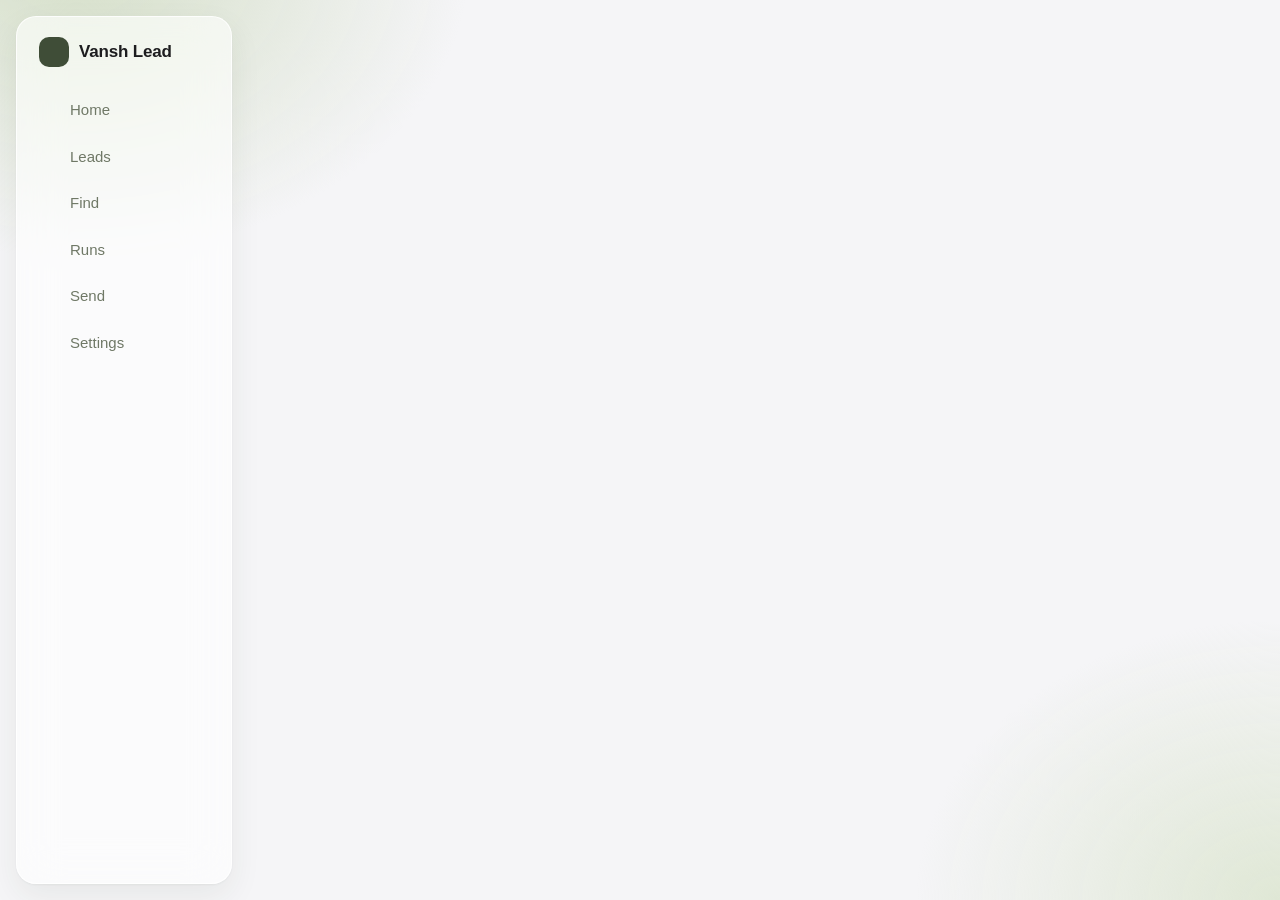
==== static/index.html @ 64d3d78d "supa" ====
<!doctype html><html lang="en"><head><meta charset="utf-8">
<meta name="viewport" content="width=device-width,initial-scale=1,viewport-fit=cover"><meta name="theme-color" content="#f6f4ee"><title>Vansh Lead</title>
<script src="static/lucide.js"></script>
<style>
:root{--bg:#f6f4ee;--sage:#7d8f6e;--sd:#3f4d37;--sl:#e1e8d8;--ink:#232a1f;--mut:#6f7866;--tom:#e5533d;--glass:rgba(255,255,255,.62);--ln:rgba(255,255,255,.8)}
[hidden]{display:none!important}
*{box-sizing:border-box;-webkit-tap-highlight-color:transparent}
body {
    margin: 0;
    font-family: -apple-system, BlinkMacSystemFont, "SF Pro Display",
                 "SF Pro Text", "Helvetica Neue", Arial, sans-serif;
    font-size: 15px;
    line-height: 1.5;
    color: #1d1d1f;
    background: #f5f5f7;
    min-height: 100vh;
    font-feature-settings: "tnum";
    -webkit-font-smoothing: antialiased;
    -moz-osx-font-smoothing: grayscale;
}
body::before{content:"";position:fixed;inset:0;z-index:-1;background:radial-gradient(560px 420px at 6% -4%,#d5dfc9,transparent 70%),radial-gradient(520px 400px at 100% 100%,#dfe7d5,transparent 70%)}
i[data-lucide],svg.lucide{width:18px;height:18px;stroke-width:1.8;flex:none}
.glass{background:var(--glass);backdrop-filter:blur(22px) saturate(150%);-webkit-backdrop-filter:blur(22px) saturate(150%);border:1px solid var(--ln);border-radius:20px;box-shadow:0 1px 2px rgba(40,55,30,.05),0 12px 32px rgba(40,55,30,.07)}
nav{position:fixed;z-index:20;left:16px;top:16px;bottom:16px;width:216px;padding:18px 12px;display:flex;flex-direction:column;gap:4px}
.brand{display:flex;align-items:center;gap:10px;font-weight:700;font-size:17px;margin:2px 10px 18px;letter-spacing:-.01em}
.logo{width:30px;height:30px;border-radius:10px;background:var(--sd);color:#fff;display:grid;place-items:center}.logo i,.logo svg{width:16px;height:16px}
nav button{all:unset;cursor:pointer;display:flex;align-items:center;gap:11px;padding:10px 12px;border-radius:12px;color:var(--mut);font-weight:500;transition:.15s}
nav button:hover{background:rgba(255,255,255,.6)}nav button.on{background:var(--sl);color:var(--sd);font-weight:600}
main{margin-left:248px;padding:28px 28px 40px;max-width:1000px}
.top{display:flex;justify-content:space-between;align-items:center;margin-bottom:18px;gap:12px}h1{font-size:26px;letter-spacing:-.02em;margin:0;font-weight:700}.sub{color:var(--mut);font-size:14px}
.btn{all:unset;box-sizing:border-box;cursor:pointer;display:inline-flex;align-items:center;justify-content:center;gap:8px;height:42px;padding:0 16px;border-radius:12px;font-weight:600;font-size:14px;background:var(--tom);color:#fff;transition:.15s;text-align:center}
.btn:active{transform:scale(.97)}.btn.sage{background:var(--sd)}.btn.soft{background:var(--sl);color:var(--sd)}.btn.ghost{background:transparent;color:var(--mut);height:36px;font-weight:500}.btn.sm{height:34px;padding:0 12px;font-size:13px}.btn.block{width:100%}
input,select,textarea{font:inherit;color:var(--ink);width:100%;padding:11px 13px;border-radius:12px;border:1px solid rgba(63,77,55,.14);background:rgba(255,255,255,.75);outline:none;transition:.15s}
input:focus,select:focus,textarea:focus{border-color:var(--sage);box-shadow:0 0 0 4px rgba(125,143,110,.18)}label{font-size:13px;font-weight:600;color:var(--sd);display:block;margin:0 0 6px}
.field{margin-bottom:14px}.pad{padding:18px}.grid{display:grid;grid-template-columns:repeat(auto-fit,minmax(170px,1fr));gap:14px;margin-bottom:14px}
.stat{padding:16px}.stat .ico{width:36px;height:36px;border-radius:12px;background:var(--sl);color:var(--sd);display:grid;place-items:center;margin-bottom:12px}
.stat b{font-size:30px;font-weight:700;letter-spacing:-.02em;display:block;line-height:1.1}.stat span{color:var(--mut);font-size:13px}
.bar{height:8px;border-radius:9px;background:rgba(63,77,55,.1);overflow:hidden;margin-top:10px}.bar i{display:block;height:100%;border-radius:9px;background:var(--sage);transition:width .5s}
.tools{display:flex;gap:10px;margin-bottom:14px;flex-wrap:wrap}.tools .grow{flex:1 1 220px;position:relative}.grow svg,.grow i{position:absolute;left:13px;top:12px;color:var(--mut)}.grow input{padding-left:40px}
.list{padding:6px}.lead{display:flex;align-items:center;gap:12px;padding:12px;border-radius:14px}.lead+.lead{border-top:1px solid rgba(63,77,55,.07)}
.av{width:42px;height:42px;border-radius:14px;background:var(--sl);color:var(--sd);display:grid;place-items:center;font-weight:700;flex:none}
.lead .t{flex:1;min-width:0}.lead b{display:block;white-space:nowrap;overflow:hidden;text-overflow:ellipsis;font-weight:600}.lead small{color:var(--mut);display:block;white-space:nowrap;overflow:hidden;text-overflow:ellipsis}
.score{font-size:12px;font-weight:700;color:var(--sd);background:var(--sl);border-radius:8px;padding:2px 8px}.score.hi{background:var(--sd);color:#fff}
.chip{appearance:none;-webkit-appearance:none;width:auto;padding:6px 12px;border-radius:99px;font-size:12px;font-weight:600;background:rgba(255,255,255,.8);cursor:pointer}
.focus{padding:24px;text-align:left}.focus h2{font-size:24px;margin:10px 0 4px;letter-spacing:-.02em}.meta{display:flex;gap:8px;align-items:center;color:var(--mut);font-size:14px;margin:4px 0}
.preview{background:rgba(255,255,255,.7);border-radius:14px;padding:14px;margin:16px 0;font-size:14px;color:var(--ink);white-space:pre-wrap}
.acts{display:grid;grid-template-columns:1fr 1fr;gap:10px;margin-top:10px}.acts .btn.block:first-child{grid-column:1/-1}
.empty{text-align:center;color:var(--mut);padding:44px 20px}.empty i,.empty svg{width:34px;height:34px;margin-bottom:10px;color:var(--sage)}
.chips{display:flex;gap:8px;flex-wrap:wrap;margin-top:8px}.chips button{all:unset;cursor:pointer;padding:6px 12px;border-radius:99px;background:var(--sl);color:var(--sd);font-size:13px;font-weight:500}
.spinner{width:18px;height:18px;border-radius:50%;border:2.5px solid var(--sl);border-top-color:var(--sd);animation:sp .8s linear infinite;flex:none}@keyframes sp{to{transform:rotate(360deg)}}
#toast{position:fixed;left:50%;bottom:96px;transform:translate(-50%,20px);background:var(--sd);color:#fff;padding:10px 16px;border-radius:12px;font-size:14px;opacity:0;pointer-events:none;transition:.25s;z-index:60}#toast.on{opacity:1;transform:translate(-50%,0);pointer-events:auto}#toast button{all:unset;cursor:pointer;color:#ff9b8a;font-weight:700;margin-left:12px}
dialog{border:0;padding:0;background:transparent;max-width:520px;width:calc(100% - 24px);margin:auto}dialog::backdrop{background:rgba(35,42,31,.35);backdrop-filter:blur(6px)}dialog .glass{background:rgba(250,249,244,.92);padding:20px}
#login{position:fixed;inset:0;z-index:50;display:grid;place-items:center;background:var(--bg)}#login .glass{width:min(360px,90%);padding:26px}
.mbar{display:none}
@media(max-width:800px){
 nav{inset:auto 12px calc(12px + env(safe-area-inset-bottom)) 12px;width:auto;flex-direction:row;padding:6px;border-radius:24px;gap:2px;justify-content:space-between}.brand{display:none}
 nav button{flex:1;flex-direction:column;gap:2px;font-size:11px;padding:8px 2px;justify-content:center;align-items:center;border-radius:18px}
 main{margin:0;padding:calc(14px + env(safe-area-inset-top)) 16px 110px}h1{font-size:23px}.grid{grid-template-columns:1fr 1fr;gap:12px}
 dialog{margin:auto 0 0;width:100%;max-width:none}dialog .glass{border-radius:26px 26px 0 0;padding-bottom:calc(20px + env(safe-area-inset-bottom))}#toast{bottom:104px}}
.sheet{max-height:86vh;overflow:auto;overscroll-behavior:contain}.kv{display:flex;gap:12px;padding:11px 0;border-top:1px solid rgba(63,77,55,.08)}.kv>svg,.kv>i{color:var(--sage);margin-top:2px}
.kv small{display:block;color:var(--mut);font-size:12px}.kv a{color:var(--sd);word-break:break-all}.qa{display:grid;grid-template-columns:repeat(auto-fit,minmax(96px,1fr));gap:8px;margin:16px 0}
.tl{list-style:none;margin:0;padding:0}.tl li{display:flex;gap:12px;padding:7px 0;font-size:14px}.tl time{color:var(--mut);font-size:12px;min-width:48px;padding-top:2px}.tl .w{color:var(--tom)}
.acts3{display:grid;grid-template-columns:repeat(3,1fr);gap:6px;margin-top:6px}.chev{display:none;color:var(--mut)}.lead{cursor:pointer}.lead:hover{background:rgba(255,255,255,.55)}
@media(max-width:800px){.lead .rowact{display:none}.chev{display:block}}
.seg{display:flex;gap:4px;padding:4px;border-radius:14px;background:rgba(255,255,255,.55);backdrop-filter:blur(14px);margin-bottom:14px}
.seg button{all:unset;flex:1;text-align:center;padding:9px 4px;border-radius:11px;font-weight:600;font-size:13px;cursor:pointer;color:var(--mut)}.seg .on{background:#fff;color:var(--sd);box-shadow:0 1px 5px rgba(40,55,30,.14)}
.pager{display:flex;align-items:center;justify-content:space-between;margin-bottom:14px}.pager .btn{width:40px;padding:0}.pager b{font-size:14px}
.who{display:flex;gap:14px;align-items:center}.who .av{width:52px;height:52px;font-size:20px}.who h2{margin:0;font-size:21px;letter-spacing:-.02em}
.lbl{font-size:12px;font-weight:600;color:var(--mut);text-transform:uppercase;letter-spacing:.06em;margin:18px 0 8px}
.bubble{background:#e4ecd9;border-radius:18px 18px 4px 18px;padding:12px 14px;font-size:14px;white-space:pre-wrap;margin-left:auto;max-width:94%}
.steps{display:flex;margin:20px 0 14px}.stp{flex:1;text-align:center;font-size:12px;color:var(--mut);font-weight:500;position:relative}
.stp .n{width:30px;height:30px;border-radius:50%;background:var(--sl);color:var(--sd);display:grid;place-items:center;margin:0 auto 6px;font-weight:700;font-size:13px}
.stp.on{color:var(--ink);font-weight:600}.stp.on .n{background:var(--sd);color:#fff}.stp.ok .n{background:var(--sage);color:#fff}
.big{height:52px;font-size:16px;border-radius:14px}.hint{text-align:center;color:var(--mut);font-size:13px;margin:10px 0 0}
.alt{display:flex;gap:8px;justify-content:center;margin-top:16px;flex-wrap:wrap}</style></head><body>
<div id="login" hidden><div class="glass"><div class="brand" style="margin:0 0 20px"><span class="logo"><i data-lucide="map-pin"></i></span>Vansh Lead</div>
<div class="field"><label>Admin password</label><input id="pw" type="password" autocomplete="current-password" onkeydown="event.key=='Enter'&&login()"></div>
<p id="le" class="sub" style="color:var(--tom);margin:-6px 0 12px"></p><button class="btn block" onclick="login()">Sign in</button></div></div>
<nav class="glass"><div class="brand"><span class="logo"><i data-lucide="map-pin"></i></span>Vansh Lead</div></nav><main id="v"></main><div id="toast"></div>
<dialog id="dlg"><div class="glass"><h1 style="font-size:20px">Add businesses</h1><p class="sub">One per line as <b>Name, phone, type</b>, or paste JSON.</p>
<textarea id="addt" rows="6" placeholder="Ravi Realty, 98450 12345, real estate"></textarea>
<div class="tools" style="margin:14px 0 0;justify-content:flex-end"><button class="btn soft" onclick="dlg.close()">Cancel</button><button class="btn" onclick="addNow()">Add</button></div></div></dialog>
<dialog id="dlg2"><div class="glass sheet" id="pdc"></div></dialog>
<script>
const $=s=>document.querySelector(s),esc=s=>String(s??'').replace(/[&<>"']/g,c=>({'&':'&amp;','<':'&lt;','>':'&gt;','"':'&quot;',"'":'&#39;'}[c]));
const ic=n=>`<i data-lucide="${n}"></i>`,draw=()=>lucide.createIcons(),ST=['new','messaged','replied','interested','not_interested','bad_number','do_not_contact'];
const TABS=[['dash','layout-dashboard','Home'],['leads','users','Leads'],['find','search','Find'],['runs','history','Runs'],['send','send','Send'],['set','settings','Settings']];let tab='dash',timer,JV=-1,JR=false;
function poller(fn,ms){clearTimeout(timer);const tick=async()=>{if(document.hidden){timer=setTimeout(tick,ms*4);return}let again=false;try{again=await fn()}catch(e){}if(again)timer=setTimeout(tick,ms)};timer=setTimeout(tick,ms)}
function toast(m,u){const t=$('#toast');window._u=u;t.innerHTML=esc(m)+(u?` <button onclick="_u();toast('Restored')">Undo</button>`:'');t.classList.add('on');clearTimeout(t.h);t.h=setTimeout(()=>t.classList.remove('on'),u?6000:2200)}
async function api(p,m='GET',b){const r=await fetch('/api/'+p,{method:m,headers:{'Content-Type':'application/json'},body:b?JSON.stringify(b):undefined});
 if(r.status==401){$('#login').hidden=false;throw 0}if(r.status==204)return null;const j=await r.json();if(!r.ok)throw new Error(j.error||'Something went wrong');return j}
async function login(){try{await api('login','POST',{password:$('#pw').value});$('#login').hidden=true;go('dash')}catch(e){$('#le').textContent=e.message||'Could not sign in'}}
$('nav').insertAdjacentHTML('beforeend',TABS.map(t=>`<button data-t="${t[0]}" onclick="go('${t[0]}')">${ic(t[1])}<span>${t[2]}</span></button>`).join(''));
const view=h=>{$('#v').innerHTML=h;draw()};const head=(t,s,a='')=>`<div class="top"><div><h1>${t}</h1><div class="sub">${s}</div></div>${a}</div>`;
function go(t){tab=t;clearTimeout(timer);document.querySelectorAll('nav button').forEach(b=>b.classList.toggle('on',b.dataset.t==t));({dash,leads,find,runs,send,set})[t]().catch(e=>e&&toast(e.message))}
async function dash(){const s=await api('stats'),p=Math.min(100,s.sent_today/s.limit*100);
 const T=[['users','Total leads',s.total],['phone','With phone',s.with_phone],['send','Ready to message',s.ready],['message-circle','Contacted',s.contacted],['star','Replied or interested',s.warm]];
 view(head('Overview','Your outreach at a glance')+`<div class="glass pad" style="margin-bottom:14px"><div class="top" style="margin:0"><b>Sent today</b><span class="sub">${s.sent_today} of ${s.limit}</span></div><div class="bar"><i style="width:${p}%"></i></div></div>
 <div class="grid">${T.map(x=>`<div class="glass stat"><div class="ico">${ic(x[0])}</div><b>${x[2]}</b><span>${x[1]}</span></div>`).join('')}</div>
 <div class="tools"><button class="btn" onclick="go('send')">${ic('send')}Start sending</button><button class="btn soft" onclick="go('find')">${ic('search')}Find businesses</button></div>`)}
async function leads(){const q=$('#q')?.value||'',st=$('#st')?.value||'',m=$('#mo')?.dataset.on=='1'?1:0;const d=await api(`leads?q=${encodeURIComponent(q)}&status=${st}&mobile=${m}`);
 if(!$('#q'))view(head('Leads',`Everything you have collected`,`<button class="btn" onclick="dlg.showModal()">${ic('plus')}Add</button>`)+`<div class="tools"><div class="grow">${ic('search')}<input id="q" placeholder="Search name, phone or area" oninput="clearTimeout(window.t);window.t=setTimeout(leads,300)"></div>
 <select id="st" class="chip" style="height:42px" onchange="leads()"><option value="">All statuses</option>${ST.map(s=>`<option>${s}</option>`).join('')}</select>
 <button id="mo" class="btn soft" data-on="0" onclick="this.dataset.on=this.dataset.on=='1'?0:1;this.className='btn '+(this.dataset.on=='1'?'sage':'soft');leads()">${ic('smartphone')}Mobile only</button></div><div id="ll" class="glass list"></div>`);
 $('#ll').innerHTML=d.length?d.map(l=>`<div class="lead" onclick="openLead('${esc(l.id)}')"><div class="av">${esc(l.name[0]||'?').toUpperCase()}</div><div class="t"><b>${esc(l.name)}</b><small>${esc(l.category)} · ${esc(l.phone||'No phone')} · ${esc(l.outreach)}</small></div>
 <span class="score ${l.score>=70?'hi':''}">${l.score}</span><select class="chip rowact" onclick="event.stopPropagation()" onchange="upd('${esc(l.id)}',this.value)">${ST.map(s=>`<option ${s==l.outreach?'selected':''}>${s}</option>`).join('')}</select>
 <button class="btn ghost sm rowact" aria-label="Delete" onclick="event.stopPropagation();del('${esc(l.id)}')">${ic('trash-2')}</button><span class="chev">${ic('chevron-right')}</span></div>`).join(''):`<div class="empty">${ic('inbox')}<div>No leads match yet</div></div>`;draw()}
async function upd(id,o){await api('leads/'+encodeURIComponent(id),'PATCH',{outreach:o});toast('Status updated')}
async function del(id){if(confirm('Delete this lead?')){await api('leads/'+encodeURIComponent(id),'DELETE');toast('Deleted');leads()}}
async function addNow(){const t=$('#addt').value.trim();let b;try{b=JSON.parse(t)}catch{b=t.split('\n').map(l=>l.split(/[,|]/).map(x=>x.trim())).filter(p=>p.length>1).map(p=>({name:p[0],phone:p[1],category:p[2]}))}
 try{const r=await api('leads','POST',b);toast(`Added ${r.added}, updated ${r.updated}`+(r.warnings.length?`, ${r.warnings.length} warning(s)`:''));if(r.added||r.updated){$('#addt').value='';dlg.close();tab=='leads'&&leads()}}catch(e){toast(e.message)}}
const when=t=>t?new Date(t.replace(' ','T')).toLocaleString([],{day:'numeric',month:'short',hour:'2-digit',minute:'2-digit'}):'';
const safe=u=>/^https?:\/\//i.test(u||'')?u:'',hm=t=>t?new Date(t).toLocaleTimeString([],{hour:'2-digit',minute:'2-digit',second:'2-digit'}):'';
dlg2.addEventListener('close',()=>clearInterval(window.rt));
let FS='scrape',FV={};const keep=()=>{FV={c:$('#fc')?.value,l:$('#fl')?.value,n:$('#fn')?.value,r:$('#fr')?.value}};
async function find(){clearTimeout(timer);const s=await api('settings'),T=[['scrape','Maps scraper'],['osm','OpenStreetMap'],['google','Google API']],
 D={scrape:'Free. Opens Google Maps in a hidden browser. Most complete, takes a few minutes.',osm:'Free. Open map data, fast, but many shops have no phone listed.',google:'Official Google Places. Free tier each month, then paid. Needs an API key.'};
 view(head('Find businesses','Pick a source, then search')+`<div class="seg">${T.map(t=>`<button class="${t[0]==FS?'on':''}" onclick="keep();FS='${t[0]}';find()">${t[1]}</button>`).join('')}</div>
 <div class="glass pad"><p class="sub" style="margin:0 0 16px">${D[FS]}</p><div class="field"><label>Business type</label><input id="fc" placeholder="${FS=='osm'?'real estate, pg, gym or shop=bakery':'e.g. real estate'}" value="${esc(FV.c||'')}">
 <div class="chips">${['real estate','pg','gym','clinic','salon'].map(c=>`<button onclick="fc.value='${c}'">${c}</button>`).join('')}</div></div>
 <div class="field"><label>Area and city</label><input id="fl" placeholder="Indiranagar, Bengaluru" value="${esc(FV.l??s.last_location)}"></div>
 <div class="field"><label>How many to keep (1 to 100)</label><input id="fn" type="number" inputmode="numeric" min="1" max="100" value="${esc(FV.n||20)}"><div class="chips">${[10,20,30,50].map(n=>`<button onclick="fn.value=${n}">${n}</button>`).join('')}</div></div>
 ${FS!='scrape'?`<div class="field"><label>Search radius in km (1 to 50)</label><input id="fr" type="number" inputmode="numeric" min="1" max="50" value="${esc(FV.r||5)}"><div class="chips">${[2,5,10,20].map(n=>`<button onclick="fr.value=${n}">${n} km</button>`).join('')}</div></div>`:''}
 ${FS=='google'?`<div class="field"><label>Google API key</label><input id="fk" type="password" autocomplete="off" placeholder="${s.has_google_key?'Saved. Leave empty to keep it':'Paste your key'}">
 <div class="bar"><i style="width:${Math.min(100,s.google_used/s.google_cap*100)}%"></i></div><p class="sub" style="margin:6px 0 0">${s.google_used} of ${s.google_cap} calls used this month. Search stops at the cap.</p></div>`:''}
 <button class="btn block" onclick="startFind()">${ic('search')}Start search</button></div><div id="jm"></div>`);JV=-1;poll().then(r=>r&&poller(poll,3000))}
async function startFind(){const n=parseInt($('#fn').value);if(!(n>=1&&n<=100))return toast('Enter a number from 1 to 100');
 try{await api('find','POST',{source:FS,category:$('#fc').value,location:$('#fl').value,n,radius_km:$('#fr')?.value,api_key:$('#fk')?.value});JV=-1;await poll();poller(poll,3000)}catch(e){toast(e.message)}}
async function poll(){const b=$('#jm');if(!b)return false;const j=await api('job?v='+JV);if(!j)return JR;JV=j.v;JR=j.running;if(j.msg=='idle'){b.innerHTML='';return false}const pct=j.total?Math.round(j.done/j.total*100):0;
 b.innerHTML=`<div class="glass pad" style="margin-top:14px"><div class="top" style="margin:0 0 12px"><div style="display:flex;gap:10px;align-items:center">${j.running?'<div class="spinner"></div>':ic('check-circle-2')}<b>${esc(j.running?j.phase||'Working':'Finished')}</b></div><span class="sub">${j.running&&j.total?pct+'%':''}</span></div>
 <div class="bar"><i style="width:${j.running?(j.total?pct:6):100}%"></i></div><div class="grid" style="margin:14px 0 0;grid-template-columns:repeat(3,1fr)">${[['Collected',j.collected||0],['Skipped',j.skipped||0],['Checked',(j.done||0)+'/'+(j.total||'-')]].map(x=>`<div><b style="font-size:22px">${x[1]}</b><div class="sub">${x[0]}</div></div>`).join('')}</div>
 <p class="sub" style="margin:12px 0 0">${esc(j.msg)}</p>${j.run_id?`<button class="btn soft sm" style="margin-top:10px" onclick="go('runs')">${ic('history')}View run log</button>`:''}</div>`;draw();return j.running}
async function runs(auto){if(auto&&tab!='runs')return false;if(!auto)clearTimeout(timer);const d=await api('runs'),live=d.some(r=>r.status=='running');
 view(head('Runs','Every search and what happened')+(d.length?`<div class="glass list">${d.map(r=>`<div class="lead" onclick="openRun(${r.id})"><div class="av">${ic(r.status=='running'?'loader':r.status=='failed'?'alert-circle':'check')}</div><div class="t"><b>${esc(r.query)}${r.location?' in '+esc(r.location):''}</b>
 <small>${esc(when(r.at))} · ${r.fetched} found · ${r.added} new${r.source!='scrape'?' · '+esc(r.source):''}</small></div><span class="score ${r.status=='running'?'hi':''}">${esc(r.status||'done')}</span><span class="chev">${ic('chevron-right')}</span></div>`).join('')}</div>`:`<div class="glass empty">${ic('history')}<div>No runs yet. Start one from Find.</div></div>`));
 if(live&&!auto)poller(()=>runs(true),5000);return live}
async function openRun(id){const {run:r,events:e}=await api('runs/'+id);
 $('#pdc').innerHTML=`<h1 style="font-size:20px">${esc(r.query)}${r.location?' in '+esc(r.location):''}</h1><div class="sub">${esc(when(r.at))} · ${esc(r.status||'done')}${r.finished_at?' · finished '+esc(when(r.finished_at)):''}</div>
 <div class="grid" style="margin:16px 0;grid-template-columns:repeat(4,1fr)">${[['Asked',r.requested||'-'],['Found',r.fetched],['New',r.added],['Updated',r.changed]].map(x=>`<div><b style="font-size:22px">${x[1]}</b><div class="sub">${x[0]}</div></div>`).join('')}</div>
 ${r.error?`<p class="sub" style="color:var(--tom)">${esc(r.error)}</p>`:''}<label>Events</label><ul class="tl">${e.length?e.slice().reverse().map(x=>`<li><time>${hm(x.at)}</time><span class="${x.kind=='warn'?'w':''}">${esc(x.text)}</span></li>`).join(''):'<li class="sub">No events recorded for this run.</li>'}</ul>
 <button class="btn soft block" style="margin-top:12px" onclick="dlg2.close()">Close</button>`;
 if(!dlg2.open)dlg2.showModal();clearInterval(window.rt);if(r.status=='running')window.rt=setInterval(()=>dlg2.open&&!document.hidden&&openRun(id),4000)}
async function openLead(id){const l=await api('leads/'+encodeURIComponent(id)),w=safe(l.website),m=safe(l.maps_url);
 const kv=(i,k,v)=>v?`<div class="kv">${ic(i)}<div><small>${k}</small>${v}</div></div>`:'';
 $('#pdc').innerHTML=`<div style="display:flex;gap:14px;align-items:center"><div class="av" style="width:54px;height:54px;font-size:20px">${esc(l.name[0]||'?').toUpperCase()}</div><div style="min-width:0"><h1 style="font-size:20px">${esc(l.name)}</h1><div class="sub">${esc(l.category)} · score ${l.score}</div></div></div>
 <div class="qa">${l.link?`<a class="btn" target="_blank" rel="noopener" href="${esc(l.link)}">${ic('message-circle')}WhatsApp</a>`:''}${l.phone?`<a class="btn soft" href="tel:${esc(l.phone)}">${ic('phone')}Call</a>`:''}${m?`<a class="btn soft" target="_blank" rel="noopener" href="${esc(m)}">${ic('map')}Map</a>`:''}${w?`<a class="btn soft" target="_blank" rel="noopener" href="${esc(w)}">${ic('globe')}Website</a>`:''}</div>
 <div class="field"><label>Status</label><select id="ps">${ST.map(s=>`<option ${s==l.outreach?'selected':''}>${s}</option>`).join('')}</select></div>
 ${kv('smartphone','Phone',l.phone?esc(l.phone)+(l.is_mobile?' (mobile, WhatsApp-ready)':' (landline)'):'')}${kv('mail','Email',l.email?`<a href="mailto:${esc(l.email)}">${esc(l.email)}</a>`:'')}${kv('globe','Website',w?`<a target="_blank" rel="noopener" href="${esc(w)}">${esc(w)}</a>`:'')}
 ${kv('map-pin','Address',esc(l.address))}${kv('star','Rating',l.rating?esc(l.rating)+' from '+esc(l.reviews||0)+' reviews':'')}${kv('database','Source',esc(l.source)+' · '+esc(l.status||'active'))}
 ${kv('calendar','First seen',esc(when(l.first_seen)))}${kv('refresh-cw','Last seen',esc(when(l.last_seen)))}${kv('message-circle','Last contacted',esc(when(l.contacted_at)))}
 <div class="field" style="margin-top:12px"><label>Notes</label><textarea id="pn" rows="3">${esc(l.notes)}</textarea></div>
 ${l.changes.length?`<label>Recent changes</label><ul class="tl">${l.changes.map(c=>`<li><time>${esc(when(c.at))}</time><span>${esc(c.field)}: ${esc(c.old||'empty')} to ${esc(c.new||'empty')}</span></li>`).join('')}</ul>`:''}
 <div class="tools" style="margin:14px 0 0"><button class="btn" onclick="saveLead('${esc(l.id)}')">Save</button><button class="btn soft" onclick="dlg2.close()">Close</button><button class="btn ghost" onclick="dlg2.close();del('${esc(l.id)}')">${ic('trash-2')}Delete</button></div>`;
 dlg2.showModal();draw()}
async function saveLead(id){try{await api('leads/'+encodeURIComponent(id),'PATCH',{outreach:$('#ps').value,notes:$('#pn').value});dlg2.close();toast('Saved');tab=='leads'&&leads()}catch(e){toast(e.message)}}
let Q=[],qi=0,QM={};
async function send(keep){const q=await api('queue');Q=q.items;QM=q;if(!keep)qi=0;if(qi>=Q.length)qi=0;drawSend()}
function step(d){qi=(qi+d+Q.length)%Q.length;drawSend()}
const OP=new Set();
function drawSend(){const q=QM,p=Math.min(100,q.used/q.limit*100),l=Q[qi],prev=l?decodeURIComponent(l.link.split('text=')[1]||''):'',op=l&&OP.has(l.id);
 view(head('Send','Three taps per lead')+`<div class="glass pad" style="margin-bottom:14px;padding:14px 18px"><div class="top" style="margin:0"><b>Sent today</b><span class="sub">${q.used} of ${q.limit}</span></div><div class="bar"><i style="width:${p}%"></i></div></div>`+
 (l?`<div class="glass focus"><div class="pager"><button class="btn soft" aria-label="Previous" onclick="step(-1)">${ic('chevron-left')}</button><b>Lead ${qi+1} of ${Q.length}</b><button class="btn soft" aria-label="Skip to next" onclick="step(1)">${ic('chevron-right')}</button></div>
 <div class="who"><div class="av">${esc(l.name[0]||'?').toUpperCase()}</div><div style="min-width:0"><h2>${esc(l.name)}</h2><div class="sub">${esc(l.category)} · ${esc(l.phone)}</div></div></div>
 <div class="lbl">Message you will send</div><div class="bubble">${esc(prev)}</div><div style="text-align:right"><button class="btn ghost sm" onclick="go('set')">${ic('pencil')}Edit message</button></div>
 <div class="steps"><div class="stp ${op?'ok':'on'}"><div class="n">${op?ic('check'):1}</div>Open WhatsApp</div><div class="stp ${op?'on':''}"><div class="n">2</div>Press send there</div><div class="stp"><div class="n">3</div>Mark as sent</div></div>`+
 (op?`<button class="btn sage block big" onclick="mark('${esc(l.id)}','messaged')">${ic('check')}Done, I sent it</button><p class="hint">Back from WhatsApp? Tap above. <a href="${esc(l.link)}" target="_blank" rel="noopener" style="color:var(--sd);font-weight:600">Open again</a></p>`
 :`<a class="btn block big" target="_blank" rel="noopener" href="${esc(l.link)}" onclick="OP.add('${esc(l.id)}');setTimeout(drawSend,500)">${ic('message-circle')}Open WhatsApp</a><p class="hint">The message is already typed for you.</p>`)+
 `<div class="alt"><button class="btn ghost sm" onclick="mark('${esc(l.id)}','bad_number')">${ic('phone-off')}Wrong number</button><button class="btn ghost sm" onclick="mark('${esc(l.id)}','do_not_contact')">${ic('ban')}Don't contact</button></div></div>
 <p class="hint">Use the arrows to skip. Skipped leads come back around.</p>`
 :`<div class="glass empty">${ic('party-popper')}<div>${q.used>=q.limit?'Daily limit reached. Rest now and continue tomorrow.':'No leads ready. Use Find to get more.'}</div></div>`))}
async function mark(id,o){await api('leads/'+encodeURIComponent(id),'PATCH',{outreach:o});toast(o=='messaged'?'Marked as sent':'Updated',async()=>{await api('leads/'+encodeURIComponent(id),'PATCH',{outreach:'new'});send(true)});send(true)}
async function set(){const s=await api('settings');view(head('Settings','Message and daily limit')+`<div class="glass pad"><div class="field"><label>Message template</label><textarea id="tp" rows="5">${esc(s.template)}</textarea>
 <p class="sub" style="margin:6px 0 0">Use {name} and {category}. Say who you are and add a reply STOP opt-out.</p></div>
 <div class="field"><label>Daily limit</label><input id="dl" type="number" min="1" max="100" value="${esc(s.daily_limit)}"></div>
 <div class="tools" style="margin:0"><button class="btn" onclick="saveSet()">Save changes</button><button class="btn soft" onclick="api('logout','POST').then(()=>location.reload())">${ic('log-out')}Log out</button></div></div>`)}
async function saveSet(){try{await api('settings','PUT',{template:$('#tp').value,daily_limit:$('#dl').value});toast('Saved')}catch(e){toast(e.message)}}
draw();go('dash')
</script></body></html>
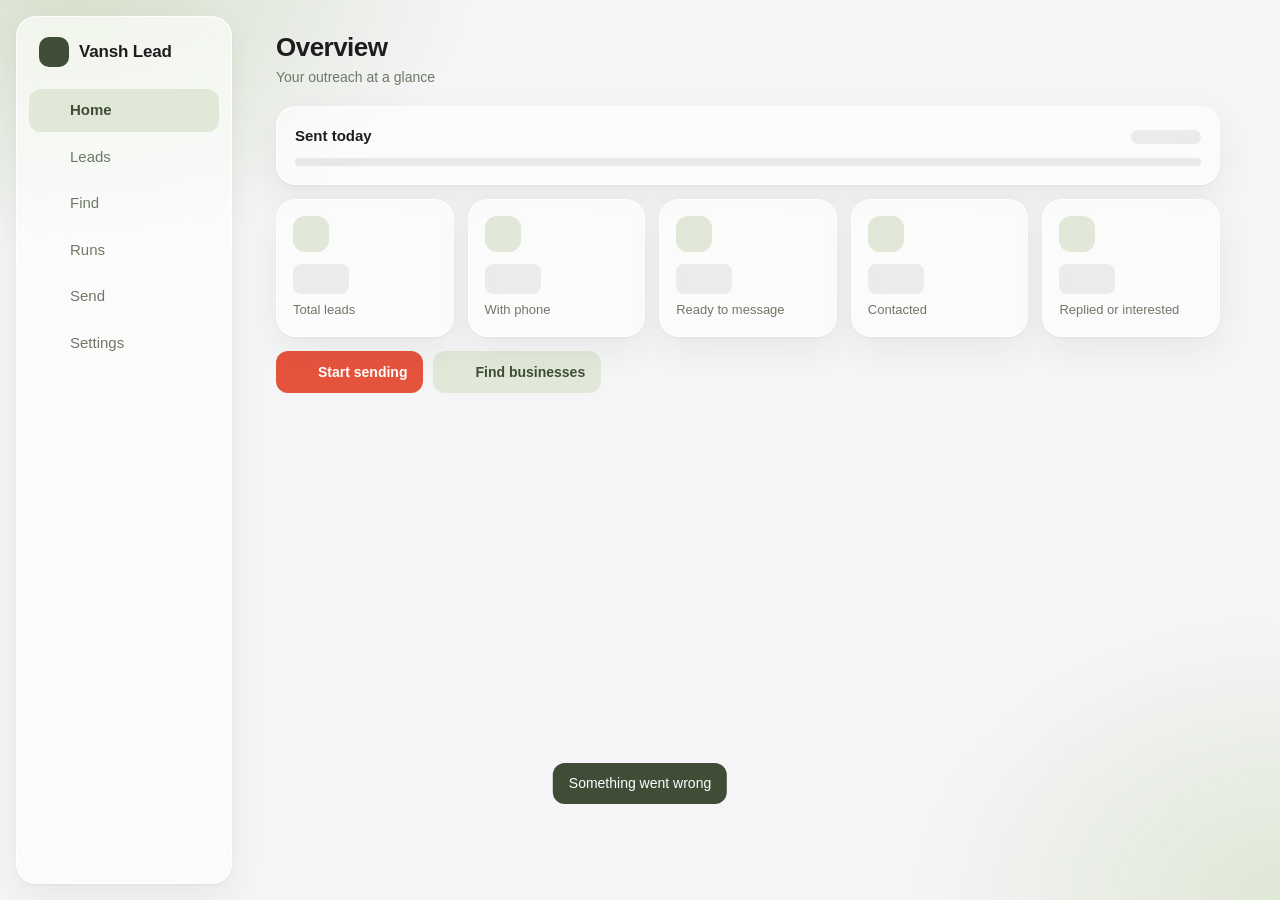
==== commit bf4220ef: "wor" ====
--- a/static/index.html
+++ b/static/index.html
@@ -30,6 +30,7 @@
 .top{display:flex;justify-content:space-between;align-items:center;margin-bottom:18px;gap:12px}h1{font-size:26px;letter-spacing:-.02em;margin:0;font-weight:700}.sub{color:var(--mut);font-size:14px}
 .btn{all:unset;box-sizing:border-box;cursor:pointer;display:inline-flex;align-items:center;justify-content:center;gap:8px;height:42px;padding:0 16px;border-radius:12px;font-weight:600;font-size:14px;background:var(--tom);color:#fff;transition:.15s;text-align:center}
 .btn:active{transform:scale(.97)}.btn.sage{background:var(--sd)}.btn.soft{background:var(--sl);color:var(--sd)}.btn.ghost{background:transparent;color:var(--mut);height:36px;font-weight:500}.btn.sm{height:34px;padding:0 12px;font-size:13px}.btn.block{width:100%}
+.btn[disabled]{opacity:.5;pointer-events:none}
 input,select,textarea{font:inherit;color:var(--ink);width:100%;padding:11px 13px;border-radius:12px;border:1px solid rgba(63,77,55,.14);background:rgba(255,255,255,.75);outline:none;transition:.15s}
 input:focus,select:focus,textarea:focus{border-color:var(--sage);box-shadow:0 0 0 4px rgba(125,143,110,.18)}label{font-size:13px;font-weight:600;color:var(--sd);display:block;margin:0 0 6px}
 .field{margin-bottom:14px}.pad{padding:18px}.grid{display:grid;grid-template-columns:repeat(auto-fit,minmax(170px,1fr));gap:14px;margin-bottom:14px}
@@ -50,6 +51,7 @@
 .spinner{width:18px;height:18px;border-radius:50%;border:2.5px solid var(--sl);border-top-color:var(--sd);animation:sp .8s linear infinite;flex:none}@keyframes sp{to{transform:rotate(360deg)}}
 #toast{position:fixed;left:50%;bottom:96px;transform:translate(-50%,20px);background:var(--sd);color:#fff;padding:10px 16px;border-radius:12px;font-size:14px;opacity:0;pointer-events:none;transition:.25s;z-index:60}#toast.on{opacity:1;transform:translate(-50%,0);pointer-events:auto}#toast button{all:unset;cursor:pointer;color:#ff9b8a;font-weight:700;margin-left:12px}
 dialog{border:0;padding:0;background:transparent;max-width:520px;width:calc(100% - 24px);margin:auto}dialog::backdrop{background:rgba(35,42,31,.35);backdrop-filter:blur(6px)}dialog .glass{background:rgba(250,249,244,.92);padding:20px}
+dialog.wide{max-width:640px}
 #login{position:fixed;inset:0;z-index:50;display:grid;place-items:center;background:var(--bg)}#login .glass{width:min(360px,90%);padding:26px}
 .mbar{display:none}
 @media(max-width:800px){
@@ -72,107 +74,381 @@
 .stp .n{width:30px;height:30px;border-radius:50%;background:var(--sl);color:var(--sd);display:grid;place-items:center;margin:0 auto 6px;font-weight:700;font-size:13px}
 .stp.on{color:var(--ink);font-weight:600}.stp.on .n{background:var(--sd);color:#fff}.stp.ok .n{background:var(--sage);color:#fff}
 .big{height:52px;font-size:16px;border-radius:14px}.hint{text-align:center;color:var(--mut);font-size:13px;margin:10px 0 0}
-.alt{display:flex;gap:8px;justify-content:center;margin-top:16px;flex-wrap:wrap}</style></head><body>
+.alt{display:flex;gap:8px;justify-content:center;margin-top:16px;flex-wrap:wrap}
+
+/* ---------- performance / polish additions ---------- */
+.pg{animation:pgin .2s ease-out}
+@keyframes pgin{from{opacity:0;transform:translateY(6px)}}
+.sk{display:inline-block;vertical-align:middle;position:relative;overflow:hidden;border-radius:8px;background:rgba(63,77,55,.09);color:transparent!important;pointer-events:none;user-select:none}
+.sk::after{content:"";position:absolute;inset:0;transform:translateX(-100%);background:linear-gradient(90deg,transparent,rgba(255,255,255,.6),transparent);animation:shim 1.25s ease-in-out infinite}
+@keyframes shim{to{transform:translateX(100%)}}
+.skrow{display:flex;align-items:center;gap:12px;padding:12px}.skrow+.skrow{border-top:1px solid rgba(63,77,55,.07)}
+.busy{opacity:.55;transition:opacity .15s}
+dialog[open]{animation:dlgin .24s cubic-bezier(.2,.8,.2,1)}
+dialog[open]::backdrop{animation:bdin .24s ease-out}
+dialog.out{animation:dlgout .17s ease-in forwards}
+dialog.out::backdrop{animation:bdout .17s ease-in forwards}
+@keyframes dlgin{from{opacity:0;transform:translateY(14px) scale(.97)}}
+@keyframes dlgout{to{opacity:0;transform:translateY(10px) scale(.98)}}
+@keyframes bdin{from{opacity:0}}@keyframes bdout{to{opacity:0}}
+@keyframes sheetin{from{transform:translateY(100%)}}@keyframes sheetout{to{transform:translateY(100%)}}
+.grab{display:none;width:40px;height:4px;border-radius:9px;background:rgba(63,77,55,.22);margin:-8px auto 14px}
+@media(max-width:800px){dialog[open]{animation-name:sheetin;animation-duration:.3s}dialog.out{animation-name:sheetout}.grab{display:block}}
+@media(prefers-reduced-motion:reduce){.sk::after{animation:none}.pg,dialog[open],dialog[open]::backdrop,dialog.out,dialog.out::backdrop{animation-duration:.01s}}
+.brow{background:rgba(255,255,255,.6);border:1px solid rgba(63,77,55,.1);border-radius:16px;padding:14px;margin-bottom:10px}
+.brow .bh{display:flex;justify-content:space-between;align-items:center;margin-bottom:10px}
+.r2{display:grid;grid-template-columns:1fr 1fr;gap:10px}
+@media(max-width:520px){.r2{grid-template-columns:1fr}}
+.pv{border:1px solid rgba(63,77,55,.1);border-radius:16px;background:rgba(255,255,255,.5);margin-top:14px;overflow:hidden}
+.pv .ph{display:flex;justify-content:space-between;align-items:center;gap:8px;padding:10px 14px;font-size:13px;font-weight:600;color:var(--sd);border-bottom:1px solid rgba(63,77,55,.08)}
+.pv .pl{max-height:190px;overflow:auto;overscroll-behavior:contain}
+.pr{display:flex;align-items:center;gap:10px;padding:9px 14px;font-size:13px}.pr+.pr{border-top:1px solid rgba(63,77,55,.07)}
+.pr .t{flex:1;min-width:0}.pr b{display:block;white-space:nowrap;overflow:hidden;text-overflow:ellipsis;font-weight:600}.pr small{display:block;color:var(--mut);white-space:nowrap;overflow:hidden;text-overflow:ellipsis}
+.tg{display:flex;gap:4px;flex-wrap:wrap;justify-content:flex-end;max-width:46%}
+.tag{font-size:11px;font-weight:700;padding:2px 8px;border-radius:99px;background:var(--sl);color:var(--sd);white-space:nowrap}.tag.w{background:#fbe6cf;color:#9a5b12}.tag.e{background:#fbdcd6;color:#b23a26}
+.err{background:#fbdcd6;color:#8f2d1c;padding:10px 12px;border-radius:12px;font-size:13px;margin-top:12px}
+.ck{display:flex;gap:8px;align-items:center;font-weight:500;margin:12px 0 0;cursor:pointer}.ck input{width:auto;margin:0}
+.wl{text-align:left;font-size:13px;color:#9a5b12;background:#fbe6cf;border-radius:12px;padding:10px 12px;margin-top:12px}
+</style></head><body>
 <div id="login" hidden><div class="glass"><div class="brand" style="margin:0 0 20px"><span class="logo"><i data-lucide="map-pin"></i></span>Vansh Lead</div>
 <div class="field"><label>Admin password</label><input id="pw" type="password" autocomplete="current-password" onkeydown="event.key=='Enter'&&login()"></div>
 <p id="le" class="sub" style="color:var(--tom);margin:-6px 0 12px"></p><button class="btn block" onclick="login()">Sign in</button></div></div>
-<nav class="glass"><div class="brand"><span class="logo"><i data-lucide="map-pin"></i></span>Vansh Lead</div></nav><main id="v"></main><div id="toast"></div>
-<dialog id="dlg"><div class="glass"><h1 style="font-size:20px">Add businesses</h1><p class="sub">One per line as <b>Name, phone, type</b>, or paste JSON.</p>
-<textarea id="addt" rows="6" placeholder="Ravi Realty, 98450 12345, real estate"></textarea>
-<div class="tools" style="margin:14px 0 0;justify-content:flex-end"><button class="btn soft" onclick="dlg.close()">Cancel</button><button class="btn" onclick="addNow()">Add</button></div></div></dialog>
+<nav class="glass"><div class="brand"><span class="logo"><i data-lucide="map-pin"></i></span>Vansh Lead</div></nav>
+<main id="v"><section class="pg" id="p-dash" hidden></section><section class="pg" id="p-leads" hidden></section><section class="pg" id="p-find" hidden></section><section class="pg" id="p-runs" hidden></section><section class="pg" id="p-send" hidden></section><section class="pg" id="p-set" hidden></section></main><div id="toast"></div>
+<datalist id="cats"><option value="real estate"><option value="pg"><option value="gym"><option value="clinic"><option value="salon"><option value="restaurant"><option value="school"><option value="shop"></datalist>
+<dialog id="dlg" class="wide"><div class="glass sheet" id="adc"></div></dialog>
 <dialog id="dlg2"><div class="glass sheet" id="pdc"></div></dialog>
 <script>
+/* ============ helpers ============ */
 const $=s=>document.querySelector(s),esc=s=>String(s??'').replace(/[&<>"']/g,c=>({'&':'&amp;','<':'&lt;','>':'&gt;','"':'&quot;',"'":'&#39;'}[c]));
-const ic=n=>`<i data-lucide="${n}"></i>`,draw=()=>lucide.createIcons(),ST=['new','messaged','replied','interested','not_interested','bad_number','do_not_contact'];
-const TABS=[['dash','layout-dashboard','Home'],['leads','users','Leads'],['find','search','Find'],['runs','history','Runs'],['send','send','Send'],['set','settings','Settings']];let tab='dash',timer,JV=-1,JR=false;
-function poller(fn,ms){clearTimeout(timer);const tick=async()=>{if(document.hidden){timer=setTimeout(tick,ms*4);return}let again=false;try{again=await fn()}catch(e){}if(again)timer=setTimeout(tick,ms)};timer=setTimeout(tick,ms)}
-function toast(m,u){const t=$('#toast');window._u=u;t.innerHTML=esc(m)+(u?` <button onclick="_u();toast('Restored')">Undo</button>`:'');t.classList.add('on');clearTimeout(t.h);t.h=setTimeout(()=>t.classList.remove('on'),u?6000:2200)}
-async function api(p,m='GET',b){const r=await fetch('/api/'+p,{method:m,headers:{'Content-Type':'application/json'},body:b?JSON.stringify(b):undefined});
- if(r.status==401){$('#login').hidden=false;throw 0}if(r.status==204)return null;const j=await r.json();if(!r.ok)throw new Error(j.error||'Something went wrong');return j}
-async function login(){try{await api('login','POST',{password:$('#pw').value});$('#login').hidden=true;go('dash')}catch(e){$('#le').textContent=e.message||'Could not sign in'}}
-$('nav').insertAdjacentHTML('beforeend',TABS.map(t=>`<button data-t="${t[0]}" onclick="go('${t[0]}')">${ic(t[1])}<span>${t[2]}</span></button>`).join(''));
-const view=h=>{$('#v').innerHTML=h;draw()};const head=(t,s,a='')=>`<div class="top"><div><h1>${t}</h1><div class="sub">${s}</div></div>${a}</div>`;
-function go(t){tab=t;clearTimeout(timer);document.querySelectorAll('nav button').forEach(b=>b.classList.toggle('on',b.dataset.t==t));({dash,leads,find,runs,send,set})[t]().catch(e=>e&&toast(e.message))}
-async function dash(){const s=await api('stats'),p=Math.min(100,s.sent_today/s.limit*100);
- const T=[['users','Total leads',s.total],['phone','With phone',s.with_phone],['send','Ready to message',s.ready],['message-circle','Contacted',s.contacted],['star','Replied or interested',s.warm]];
- view(head('Overview','Your outreach at a glance')+`<div class="glass pad" style="margin-bottom:14px"><div class="top" style="margin:0"><b>Sent today</b><span class="sub">${s.sent_today} of ${s.limit}</span></div><div class="bar"><i style="width:${p}%"></i></div></div>
- <div class="grid">${T.map(x=>`<div class="glass stat"><div class="ico">${ic(x[0])}</div><b>${x[2]}</b><span>${x[1]}</span></div>`).join('')}</div>
- <div class="tools"><button class="btn" onclick="go('send')">${ic('send')}Start sending</button><button class="btn soft" onclick="go('find')">${ic('search')}Find businesses</button></div>`)}
-async function leads(){const q=$('#q')?.value||'',st=$('#st')?.value||'',m=$('#mo')?.dataset.on=='1'?1:0;const d=await api(`leads?q=${encodeURIComponent(q)}&status=${st}&mobile=${m}`);
- if(!$('#q'))view(head('Leads',`Everything you have collected`,`<button class="btn" onclick="dlg.showModal()">${ic('plus')}Add</button>`)+`<div class="tools"><div class="grow">${ic('search')}<input id="q" placeholder="Search name, phone or area" oninput="clearTimeout(window.t);window.t=setTimeout(leads,300)"></div>
- <select id="st" class="chip" style="height:42px" onchange="leads()"><option value="">All statuses</option>${ST.map(s=>`<option>${s}</option>`).join('')}</select>
- <button id="mo" class="btn soft" data-on="0" onclick="this.dataset.on=this.dataset.on=='1'?0:1;this.className='btn '+(this.dataset.on=='1'?'sage':'soft');leads()">${ic('smartphone')}Mobile only</button></div><div id="ll" class="glass list"></div>`);
- $('#ll').innerHTML=d.length?d.map(l=>`<div class="lead" onclick="openLead('${esc(l.id)}')"><div class="av">${esc(l.name[0]||'?').toUpperCase()}</div><div class="t"><b>${esc(l.name)}</b><small>${esc(l.category)} · ${esc(l.phone||'No phone')} · ${esc(l.outreach)}</small></div>
- <span class="score ${l.score>=70?'hi':''}">${l.score}</span><select class="chip rowact" onclick="event.stopPropagation()" onchange="upd('${esc(l.id)}',this.value)">${ST.map(s=>`<option ${s==l.outreach?'selected':''}>${s}</option>`).join('')}</select>
- <button class="btn ghost sm rowact" aria-label="Delete" onclick="event.stopPropagation();del('${esc(l.id)}')">${ic('trash-2')}</button><span class="chev">${ic('chevron-right')}</span></div>`).join(''):`<div class="empty">${ic('inbox')}<div>No leads match yet</div></div>`;draw()}
-async function upd(id,o){await api('leads/'+encodeURIComponent(id),'PATCH',{outreach:o});toast('Status updated')}
-async function del(id){if(confirm('Delete this lead?')){await api('leads/'+encodeURIComponent(id),'DELETE');toast('Deleted');leads()}}
-async function addNow(){const t=$('#addt').value.trim();let b;try{b=JSON.parse(t)}catch{b=t.split('\n').map(l=>l.split(/[,|]/).map(x=>x.trim())).filter(p=>p.length>1).map(p=>({name:p[0],phone:p[1],category:p[2]}))}
- try{const r=await api('leads','POST',b);toast(`Added ${r.added}, updated ${r.updated}`+(r.warnings.length?`, ${r.warnings.length} warning(s)`:''));if(r.added||r.updated){$('#addt').value='';dlg.close();tab=='leads'&&leads()}}catch(e){toast(e.message)}}
-const when=t=>t?new Date(t.replace(' ','T')).toLocaleString([],{day:'numeric',month:'short',hour:'2-digit',minute:'2-digit'}):'';
+const ic=n=>`<i data-lucide="${n}"></i>`,draw=()=>{try{lucide.createIcons()}catch(e){}},enc=encodeURIComponent,
+ST=['new','messaged','replied','interested','not_interested','bad_number','do_not_contact'],GRAB='<div class="grab"></div>',D1=$('#dlg'),D2=$('#dlg2');
+const TABS=[['dash','layout-dashboard','Home'],['leads','users','Leads'],['find','search','Find'],['runs','history','Runs'],['send','send','Send'],['set','settings','Settings']];
+const sk=(w,h,x='')=>`<span class="sk" style="width:${w};height:${h};${x}"></span>`;
+const skRows=n=>Array.from({length:n},(_,i)=>`<div class="skrow">${sk('42px','42px','border-radius:14px')}<div style="flex:1">${sk([62,48,70,55,66,44,58][i%7]+'%','14px','display:block;margin-bottom:6px')}${sk('38%','11px','display:block')}</div>${sk('34px','20px')}</div>`).join('');
+const head=(t,s,a='')=>`<div class="top"><div><h1>${t}</h1><div class="sub">${s}</div></div>${a}</div>`;
+function paint(el,h,nd){if(!el||el._h===h)return;el._h=h;el.innerHTML=h;if(!nd)draw()}
+function setv(id,v){const e=$('#'+id);if(!e)return;e.classList.remove('sk');e.removeAttribute('style');e.textContent=v}
+const initial=n=>esc(((n||'')[0]||'?').toUpperCase());
+function toast(m,u){const t=$('#toast');window._u=u;t.innerHTML=esc(m)+(u?' <button data-a="undo">Undo</button>':'');t.classList.add('on');clearTimeout(t.h);t.h=setTimeout(()=>t.classList.remove('on'),u?6000:2200)}
+
+/* ============ network + cache ============ */
+let tab='',PT=0,PA=null,PK=0,DS=0,RT=0,LV=0;
+const C=new Map(),INF=new Map(),SC={},INIT={};
+async function api(p,m='GET',b,o={}){
+ let r;try{r=await fetch('/api/'+p,{method:m,headers:{'Content-Type':'application/json'},body:b?JSON.stringify(b):undefined,signal:o.signal})}
+ catch(e){if(e&&e.name=='AbortError')throw 0;throw new Error('Network error. Check your connection.')}
+ if(r.status==401){$('#login').hidden=false;stopPoll();throw 0}if(r.status==204)return null;
+ let j=null;try{j=await r.json()}catch(e){}
+ if(!r.ok)throw new Error((j&&j.error)||'Something went wrong');return j}
+function fetchC(p,o={}){
+ const run=async()=>{const d=await api(p,'GET',null,{signal:o.signal}),s=JSON.stringify(d),c=C.get(p),changed=!c||c.s!==s;C.set(p,{d,s,t:Date.now(),x:false});if(p.startsWith('leads?')){LV++;pruneLeads()}return{d,changed}};
+ if(o.signal)return run();
+ if(INF.has(p))return INF.get(p);
+ const pr=run().finally(()=>INF.delete(p));INF.set(p,pr);return pr}
+async function swr(p,o){
+ const c=C.get(p);let shown=false;
+ if(c){o.render(c.d,true);shown=true;if(!c.x&&Date.now()-c.t<(o.ttl??20000))return c.d}
+ const r=await fetchC(p,{signal:o.signal});
+ if(o.ok&&!o.ok())return r.d;
+ if(!shown||r.changed)o.render(r.d,false);return r.d}
+function put(p,d){const c=C.get(p);C.set(p,{d,s:JSON.stringify(d),t:c?c.t:Date.now(),x:c?c.x:false});if(p.startsWith('leads?'))LV++}
+const stale=re=>{for(const[k,c]of C)if(re.test(k))c.x=true};
+const afterMut=()=>stale(/^(stats|queue|leads)/),afterJob=()=>stale(/^(stats|queue|leads|runs|settings)/);
+function pruneLeads(){const ks=[...C].filter(([k])=>k.startsWith('leads?')).sort((a,b)=>a[1].t-b[1].t);while(ks.length>12)C.delete(ks.shift()[0])}
+function patchLeadCaches(id,patch){id=String(id);for(const[k,c]of C){if(k.startsWith('leads?')&&Array.isArray(c.d)){let hit=0;const d=c.d.map(l=>String(l.id)==id?(hit=1,Object.assign({},l,patch)):l);if(hit)put(k,d)}else if(k=='leads/'+enc(id)&&c.d)put(k,Object.assign({},c.d,patch))}}
+function dropLead(id){id=String(id);const snap=[];for(const[k,c]of C)if(k.startsWith('leads?')&&Array.isArray(c.d)&&c.d.some(l=>String(l.id)==id)){snap.push([k,c.d]);put(k,c.d.filter(l=>String(l.id)!=id))}return snap}
+function findLead(id){id=String(id);for(const[k,c]of C)if(k.startsWith('leads?')&&Array.isArray(c.d)){const l=c.d.find(x=>String(x.id)==id);if(l)return l}return null}
+
+/* ============ polling (single, abortable) ============ */
+function stopPoll(){clearTimeout(PT);if(PA)PA.abort();PA=null;PK++}
+function poller(fn,ms,now){stopPoll();const k=PK,ac=PA=new AbortController();
+ const tick=async()=>{if(k!==PK)return;if(document.hidden){PT=setTimeout(tick,ms*4);return}let again=false;try{again=await fn(ac.signal)}catch(e){}if(k===PK&&again)PT=setTimeout(tick,ms)};
+ PT=setTimeout(tick,now?0:ms)}
+
+/* ============ auth ============ */
+async function login(){try{await api('login','POST',{password:$('#pw').value});$('#login').hidden=true;C.clear();go('dash')}catch(e){$('#le').textContent=(e&&e.message)||'Could not sign in'}}
+
+/* ============ navigation ============ */
+$('nav').insertAdjacentHTML('beforeend',TABS.map(t=>`<button data-t="${t[0]}" data-a="go" data-v="${t[0]}">${ic(t[1])}<span>${t[2]}</span></button>`).join(''));
+const NB=[...document.querySelectorAll('nav button')],PG=[...document.querySelectorAll('.pg')];
+function go(t){if(tab)SC[tab]=scrollY;tab=t;stopPoll();
+ NB.forEach(b=>b.classList.toggle('on',b.dataset.t==t));PG.forEach(p=>p.hidden=p.id!='p-'+t);
+ if(!INIT[t]){INIT[t]=1;SH[t]()}scrollTo(0,SC[t]||0);
+ LDR[t]().catch(e=>e&&toast(e.message))}
+const PP={dash:()=>'stats',leads:()=>lk(),runs:()=>'runs',send:()=>'queue',set:()=>'settings',find:()=>'settings'};
+function prefetch(t){const p=PP[t]();const c=C.get(p);if(c&&!c.x&&Date.now()-c.t<15000)return;fetchC(p).catch(()=>{})}
+$('nav').addEventListener('pointerover',e=>{const b=e.target.closest('button[data-t]');if(b&&b.dataset.t!=tab)prefetch(b.dataset.t)});
+document.addEventListener('visibilitychange',()=>{if(!document.hidden&&INIT[tab])LDR[tab]().catch(()=>{})});
+
+/* ============ dialogs ============ */
+function openDlg(d){if(!d.open)d.showModal()}
+function closeDlg(d){if(!d||!d.open||d.classList.contains('out'))return;DS++;clearTimeout(RT);d.classList.add('out');setTimeout(()=>{d.classList.remove('out');d.close()},170)}
+[D1,D2].forEach(d=>{let dn=false;d.addEventListener('pointerdown',e=>{dn=e.target===d});d.addEventListener('click',e=>{if(dn&&e.target===d)closeDlg(d);dn=false});d.addEventListener('cancel',e=>{e.preventDefault();closeDlg(d)})});
+function showSheet(h,keep){const s=$('#pdc'),y=s.scrollTop;s.innerHTML=h;draw();s.scrollTop=keep?y:0}
+const errSheet=m=>GRAB+`<div class="empty">${ic('alert-circle')}<div>${esc(m||'Something went wrong')}</div></div><button class="btn soft block" data-a="close">Close</button>`;
+
+/* ============ HOME ============ */
+const DT=[['users','Total leads','total'],['phone','With phone','with_phone'],['send','Ready to message','ready'],['message-circle','Contacted','contacted'],['star','Replied or interested','warm']];
+function shDash(){$('#p-dash').innerHTML=head('Overview','Your outreach at a glance')+`<div class="glass pad" style="margin-bottom:14px"><div class="top" style="margin:0"><b>Sent today</b><span class="sub" id="d-st">${sk('70px','14px')}</span></div><div class="bar"><i id="d-bar" style="width:0"></i></div></div>
+ <div class="grid">${DT.map((x,i)=>`<div class="glass stat"><div class="ico">${ic(x[0])}</div><b id="d${i}" class="sk" style="width:56px;height:30px;margin-bottom:4px"></b><span>${x[1]}</span></div>`).join('')}</div>
+ <div class="tools"><button class="btn" data-a="go" data-v="send">${ic('send')}Start sending</button><button class="btn soft" data-a="go" data-v="find">${ic('search')}Find businesses</button></div>`;draw()}
+function fillDash(s){DT.forEach((t,i)=>setv('d'+i,s[t[2]]));setv('d-st',`${s.sent_today} of ${s.limit}`);$('#d-bar').style.width=(s.limit?Math.min(100,s.sent_today/s.limit*100):0)+'%'}
+const loadDash=()=>swr('stats',{ttl:20000,render:fillDash});
+
+/* ============ LEADS ============ */
+const LF={q:'',st:'',m:0};let LS=0,LC=null,QT=0;
+const lk=(q=LF.q)=>`leads?q=${enc(q)}&status=${LF.st}&mobile=${LF.m}`;
+function shLeads(){$('#p-leads').innerHTML=head('Leads','Everything you have collected',`<button class="btn" data-a="add">${ic('plus')}Add</button>`)+
+ `<div class="tools"><div class="grow">${ic('search')}<input id="q" placeholder="Search name, phone or area" autocomplete="off"></div>
+ <select id="st" class="chip" style="height:42px"><option value="">All statuses</option>${ST.map(s=>`<option>${s}</option>`).join('')}</select>
+ <button id="mo" class="btn soft" data-a="mob">${ic('smartphone')}Mobile only</button></div><div id="lk" class="glass list">${skRows(7)}</div><div id="ll" class="glass list" hidden></div>`;draw();
+ $('#q').addEventListener('input',()=>{clearTimeout(QT);QT=setTimeout(()=>{const v=$('#q').value.trim();if(v==LF.q)return;LF.q=v;loadLeads()},250)});
+ $('#st').addEventListener('change',e=>{LF.st=e.target.value;loadLeads()})}
+const rowSig=l=>[l.id,l.name,l.category,l.phone,l.outreach,l.score].join('|');
+const rowHTML=l=>{const id=esc(l.id);return `<div class="av">${initial(l.name)}</div><div class="t"><b>${esc(l.name)}</b><small>${esc(l.category)} · ${esc(l.phone||'No phone')} · ${esc(l.outreach)}</small></div>
+ <span class="score ${l.score>=70?'hi':''}">${esc(l.score)}</span><select class="chip rowact" data-a="st" data-id="${id}">${ST.map(s=>`<option ${s==l.outreach?'selected':''}>${s}</option>`).join('')}</select>
+ <button class="btn ghost sm rowact" aria-label="Delete" data-a="del" data-id="${id}">${ic('trash-2')}</button><span class="chev">${ic('chevron-right')}</span>`};
+function renderLeads(d){const ll=$('#ll'),lkx=$('#lk'),M=ll._m||(ll._m=new Map());ll.classList.remove('busy');
+ if(!d.length){M.clear();ll.textContent='';ll.hidden=true;lkx.hidden=false;lkx.innerHTML=`<div class="empty">${ic('inbox')}<div>No leads match yet</div></div>`;draw();return}
+ lkx.hidden=true;ll.hidden=false;const seen=new Set();
+ d.forEach((l,i)=>{const k=String(l.id),sig=rowSig(l);let r=M.get(k);
+  if(!r){const el=document.createElement('div');el.className='lead';el.dataset.a='open';el.dataset.id=k;r={el,sig:null};M.set(k,r)}
+  if(r.sig!==sig){r.el.innerHTML=rowHTML(l);r.sig=sig}
+  seen.add(k);const cur=ll.children[i];if(cur!==r.el)ll.insertBefore(r.el,cur||null)});
+ for(const[k,r]of M)if(!seen.has(k)){r.el.remove();M.delete(k)}
+ draw()}
+function provisional(){if(!LF.q)return null;const b=C.get(lk(''));if(!b||!Array.isArray(b.d))return null;const q=LF.q.toLowerCase();
+ const r=b.d.filter(l=>[l.name,l.phone,l.category,l.address].join(' ').toLowerCase().includes(q));return r.length?r:null}
+function loadLeads(){
+ const key=lk(),my=++LS;if(LC)LC.abort();LC=new AbortController();const ll=$('#ll');
+ if(!C.has(key)){const pv=provisional();
+  if(pv){renderLeads(pv);ll.classList.add('busy')}
+  else if(ll._m&&ll._m.size)ll.classList.add('busy')
+  else{ll.hidden=true;$('#lk').hidden=false;$('#lk').innerHTML=skRows(7)}}
+ return swr(key,{ttl:15000,signal:LC.signal,ok:()=>my===LS,render:d=>{if(my===LS)renderLeads(d)}}).catch(e=>{
+  if(e&&my===LS){ll.classList.remove('busy');toast(e.message);if(!ll._m||!ll._m.size){ll.hidden=true;$('#lk').hidden=false;$('#lk').innerHTML=`<div class="empty">${ic('alert-circle')}<div>Couldn't load leads</div><button class="btn soft sm" style="margin-top:12px" data-a="reload">Try again</button></div>`;draw()}}})}
+async function upd(id,o){patchLeadCaches(id,{outreach:o});const c=C.get(lk());c&&renderLeads(c.d);
+ try{await api('leads/'+enc(id),'PATCH',{outreach:o});afterMut();toast('Status updated')}catch(e){e&&toast(e.message);loadLeads()}}
+async function del(id){if(!confirm('Delete this lead?'))return;const snap=dropLead(id);const c=C.get(lk());c&&renderLeads(c.d);
+ try{await api('leads/'+enc(id),'DELETE');afterMut();C.delete('leads/'+enc(id));toast('Deleted')}catch(e){snap.forEach(([k,d])=>put(k,d));const c2=C.get(lk());c2&&renderLeads(c2.d);e&&toast(e.message)}}
+
+/* ----- lead detail ----- */
+const when=t=>t?new Date(String(t).replace(' ','T')).toLocaleString([],{day:'numeric',month:'short',hour:'2-digit',minute:'2-digit'}):'';
 const safe=u=>/^https?:\/\//i.test(u||'')?u:'',hm=t=>t?new Date(t).toLocaleTimeString([],{hour:'2-digit',minute:'2-digit',second:'2-digit'}):'';
-dlg2.addEventListener('close',()=>clearInterval(window.rt));
-let FS='scrape',FV={};const keep=()=>{FV={c:$('#fc')?.value,l:$('#fl')?.value,n:$('#fn')?.value,r:$('#fr')?.value}};
-async function find(){clearTimeout(timer);const s=await api('settings'),T=[['scrape','Maps scraper'],['osm','OpenStreetMap'],['google','Google API']],
- D={scrape:'Free. Opens Google Maps in a hidden browser. Most complete, takes a few minutes.',osm:'Free. Open map data, fast, but many shops have no phone listed.',google:'Official Google Places. Free tier each month, then paid. Needs an API key.'};
- view(head('Find businesses','Pick a source, then search')+`<div class="seg">${T.map(t=>`<button class="${t[0]==FS?'on':''}" onclick="keep();FS='${t[0]}';find()">${t[1]}</button>`).join('')}</div>
- <div class="glass pad"><p class="sub" style="margin:0 0 16px">${D[FS]}</p><div class="field"><label>Business type</label><input id="fc" placeholder="${FS=='osm'?'real estate, pg, gym or shop=bakery':'e.g. real estate'}" value="${esc(FV.c||'')}">
- <div class="chips">${['real estate','pg','gym','clinic','salon'].map(c=>`<button onclick="fc.value='${c}'">${c}</button>`).join('')}</div></div>
- <div class="field"><label>Area and city</label><input id="fl" placeholder="Indiranagar, Bengaluru" value="${esc(FV.l??s.last_location)}"></div>
- <div class="field"><label>How many to keep (1 to 100)</label><input id="fn" type="number" inputmode="numeric" min="1" max="100" value="${esc(FV.n||20)}"><div class="chips">${[10,20,30,50].map(n=>`<button onclick="fn.value=${n}">${n}</button>`).join('')}</div></div>
- ${FS!='scrape'?`<div class="field"><label>Search radius in km (1 to 50)</label><input id="fr" type="number" inputmode="numeric" min="1" max="50" value="${esc(FV.r||5)}"><div class="chips">${[2,5,10,20].map(n=>`<button onclick="fr.value=${n}">${n} km</button>`).join('')}</div></div>`:''}
- ${FS=='google'?`<div class="field"><label>Google API key</label><input id="fk" type="password" autocomplete="off" placeholder="${s.has_google_key?'Saved. Leave empty to keep it':'Paste your key'}">
- <div class="bar"><i style="width:${Math.min(100,s.google_used/s.google_cap*100)}%"></i></div><p class="sub" style="margin:6px 0 0">${s.google_used} of ${s.google_cap} calls used this month. Search stops at the cap.</p></div>`:''}
- <button class="btn block" onclick="startFind()">${ic('search')}Start search</button></div><div id="jm"></div>`);JV=-1;poll().then(r=>r&&poller(poll,3000))}
-async function startFind(){const n=parseInt($('#fn').value);if(!(n>=1&&n<=100))return toast('Enter a number from 1 to 100');
- try{await api('find','POST',{source:FS,category:$('#fc').value,location:$('#fl').value,n,radius_km:$('#fr')?.value,api_key:$('#fk')?.value});JV=-1;await poll();poller(poll,3000)}catch(e){toast(e.message)}}
-async function poll(){const b=$('#jm');if(!b)return false;const j=await api('job?v='+JV);if(!j)return JR;JV=j.v;JR=j.running;if(j.msg=='idle'){b.innerHTML='';return false}const pct=j.total?Math.round(j.done/j.total*100):0;
- b.innerHTML=`<div class="glass pad" style="margin-top:14px"><div class="top" style="margin:0 0 12px"><div style="display:flex;gap:10px;align-items:center">${j.running?'<div class="spinner"></div>':ic('check-circle-2')}<b>${esc(j.running?j.phase||'Working':'Finished')}</b></div><span class="sub">${j.running&&j.total?pct+'%':''}</span></div>
- <div class="bar"><i style="width:${j.running?(j.total?pct:6):100}%"></i></div><div class="grid" style="margin:14px 0 0;grid-template-columns:repeat(3,1fr)">${[['Collected',j.collected||0],['Skipped',j.skipped||0],['Checked',(j.done||0)+'/'+(j.total||'-')]].map(x=>`<div><b style="font-size:22px">${x[1]}</b><div class="sub">${x[0]}</div></div>`).join('')}</div>
- <p class="sub" style="margin:12px 0 0">${esc(j.msg)}</p>${j.run_id?`<button class="btn soft sm" style="margin-top:10px" onclick="go('runs')">${ic('history')}View run log</button>`:''}</div>`;draw();return j.running}
-async function runs(auto){if(auto&&tab!='runs')return false;if(!auto)clearTimeout(timer);const d=await api('runs'),live=d.some(r=>r.status=='running');
- view(head('Runs','Every search and what happened')+(d.length?`<div class="glass list">${d.map(r=>`<div class="lead" onclick="openRun(${r.id})"><div class="av">${ic(r.status=='running'?'loader':r.status=='failed'?'alert-circle':'check')}</div><div class="t"><b>${esc(r.query)}${r.location?' in '+esc(r.location):''}</b>
- <small>${esc(when(r.at))} · ${r.fetched} found · ${r.added} new${r.source!='scrape'?' · '+esc(r.source):''}</small></div><span class="score ${r.status=='running'?'hi':''}">${esc(r.status||'done')}</span><span class="chev">${ic('chevron-right')}</span></div>`).join('')}</div>`:`<div class="glass empty">${ic('history')}<div>No runs yet. Start one from Find.</div></div>`));
- if(live&&!auto)poller(()=>runs(true),5000);return live}
-async function openRun(id){const {run:r,events:e}=await api('runs/'+id);
- $('#pdc').innerHTML=`<h1 style="font-size:20px">${esc(r.query)}${r.location?' in '+esc(r.location):''}</h1><div class="sub">${esc(when(r.at))} · ${esc(r.status||'done')}${r.finished_at?' · finished '+esc(when(r.finished_at)):''}</div>
- <div class="grid" style="margin:16px 0;grid-template-columns:repeat(4,1fr)">${[['Asked',r.requested||'-'],['Found',r.fetched],['New',r.added],['Updated',r.changed]].map(x=>`<div><b style="font-size:22px">${x[1]}</b><div class="sub">${x[0]}</div></div>`).join('')}</div>
- ${r.error?`<p class="sub" style="color:var(--tom)">${esc(r.error)}</p>`:''}<label>Events</label><ul class="tl">${e.length?e.slice().reverse().map(x=>`<li><time>${hm(x.at)}</time><span class="${x.kind=='warn'?'w':''}">${esc(x.text)}</span></li>`).join(''):'<li class="sub">No events recorded for this run.</li>'}</ul>
- <button class="btn soft block" style="margin-top:12px" onclick="dlg2.close()">Close</button>`;
- if(!dlg2.open)dlg2.showModal();clearInterval(window.rt);if(r.status=='running')window.rt=setInterval(()=>dlg2.open&&!document.hidden&&openRun(id),4000)}
-async function openLead(id){const l=await api('leads/'+encodeURIComponent(id)),w=safe(l.website),m=safe(l.maps_url);
+const kvSk=()=>`<div class="kv">${sk('18px','18px')}<div style="flex:1">${sk('30%','10px','display:block;margin-bottom:6px')}${sk('62%','14px','display:block')}</div></div>`;
+function leadSkel(pv){return GRAB+`<div style="display:flex;gap:14px;align-items:center"><div class="av" style="width:54px;height:54px;font-size:20px">${pv?initial(pv.name):sk('54px','54px','border-radius:14px')}</div><div style="min-width:0;flex:1">${pv?`<h1 style="font-size:20px">${esc(pv.name)}</h1><div class="sub">${esc(pv.category)} · score ${esc(pv.score)}</div>`:sk('60%','22px','display:block;margin-bottom:6px')+sk('40%','13px','display:block')}</div></div>
+ <div class="qa">${sk('100%','42px','border-radius:12px')}${sk('100%','42px','border-radius:12px')}${sk('100%','42px','border-radius:12px')}</div>${sk('100%','44px','display:block;margin-bottom:14px;border-radius:12px')}${kvSk()}${kvSk()}${kvSk()}${kvSk()}
+ <div class="tools" style="margin:14px 0 0"><button class="btn" disabled>Save</button><button class="btn soft" data-a="close">Close</button></div>`}
+function openLead(id){const my=++DS;clearTimeout(RT);showSheet(leadSkel(findLead(id)),0);openDlg(D2);const p='leads/'+enc(id);
+ swr(p,{ttl:15000,ok:()=>my===DS&&D2.open,render:d=>{if(my===DS&&D2.open)fillLead(d)}}).catch(e=>{if(e&&my===DS)showSheet(errSheet(e.message))})}
+function fillLead(l){const w=safe(l.website),m=safe(l.maps_url),pn=$('#pn'),ps=$('#ps');
+ const dn=pn&&pn.value!==pn.defaultValue?pn.value:null,dsv=ps&&ps.value!==ps.dataset.o?ps.value:null,id=esc(l.id);
  const kv=(i,k,v)=>v?`<div class="kv">${ic(i)}<div><small>${k}</small>${v}</div></div>`:'';
- $('#pdc').innerHTML=`<div style="display:flex;gap:14px;align-items:center"><div class="av" style="width:54px;height:54px;font-size:20px">${esc(l.name[0]||'?').toUpperCase()}</div><div style="min-width:0"><h1 style="font-size:20px">${esc(l.name)}</h1><div class="sub">${esc(l.category)} · score ${l.score}</div></div></div>
+ showSheet(GRAB+`<div style="display:flex;gap:14px;align-items:center"><div class="av" style="width:54px;height:54px;font-size:20px">${initial(l.name)}</div><div style="min-width:0"><h1 style="font-size:20px">${esc(l.name)}</h1><div class="sub">${esc(l.category)} · score ${esc(l.score)}</div></div></div>
  <div class="qa">${l.link?`<a class="btn" target="_blank" rel="noopener" href="${esc(l.link)}">${ic('message-circle')}WhatsApp</a>`:''}${l.phone?`<a class="btn soft" href="tel:${esc(l.phone)}">${ic('phone')}Call</a>`:''}${m?`<a class="btn soft" target="_blank" rel="noopener" href="${esc(m)}">${ic('map')}Map</a>`:''}${w?`<a class="btn soft" target="_blank" rel="noopener" href="${esc(w)}">${ic('globe')}Website</a>`:''}</div>
- <div class="field"><label>Status</label><select id="ps">${ST.map(s=>`<option ${s==l.outreach?'selected':''}>${s}</option>`).join('')}</select></div>
+ <div class="field"><label>Status</label><select id="ps" data-o="${esc(l.outreach)}">${ST.map(s=>`<option ${s==l.outreach?'selected':''}>${s}</option>`).join('')}</select></div>
  ${kv('smartphone','Phone',l.phone?esc(l.phone)+(l.is_mobile?' (mobile, WhatsApp-ready)':' (landline)'):'')}${kv('mail','Email',l.email?`<a href="mailto:${esc(l.email)}">${esc(l.email)}</a>`:'')}${kv('globe','Website',w?`<a target="_blank" rel="noopener" href="${esc(w)}">${esc(w)}</a>`:'')}
  ${kv('map-pin','Address',esc(l.address))}${kv('star','Rating',l.rating?esc(l.rating)+' from '+esc(l.reviews||0)+' reviews':'')}${kv('database','Source',esc(l.source)+' · '+esc(l.status||'active'))}
  ${kv('calendar','First seen',esc(when(l.first_seen)))}${kv('refresh-cw','Last seen',esc(when(l.last_seen)))}${kv('message-circle','Last contacted',esc(when(l.contacted_at)))}
  <div class="field" style="margin-top:12px"><label>Notes</label><textarea id="pn" rows="3">${esc(l.notes)}</textarea></div>
- ${l.changes.length?`<label>Recent changes</label><ul class="tl">${l.changes.map(c=>`<li><time>${esc(when(c.at))}</time><span>${esc(c.field)}: ${esc(c.old||'empty')} to ${esc(c.new||'empty')}</span></li>`).join('')}</ul>`:''}
- <div class="tools" style="margin:14px 0 0"><button class="btn" onclick="saveLead('${esc(l.id)}')">Save</button><button class="btn soft" onclick="dlg2.close()">Close</button><button class="btn ghost" onclick="dlg2.close();del('${esc(l.id)}')">${ic('trash-2')}Delete</button></div>`;
- dlg2.showModal();draw()}
-async function saveLead(id){try{await api('leads/'+encodeURIComponent(id),'PATCH',{outreach:$('#ps').value,notes:$('#pn').value});dlg2.close();toast('Saved');tab=='leads'&&leads()}catch(e){toast(e.message)}}
-let Q=[],qi=0,QM={};
-async function send(keep){const q=await api('queue');Q=q.items;QM=q;if(!keep)qi=0;if(qi>=Q.length)qi=0;drawSend()}
-function step(d){qi=(qi+d+Q.length)%Q.length;drawSend()}
-const OP=new Set();
-function drawSend(){const q=QM,p=Math.min(100,q.used/q.limit*100),l=Q[qi],prev=l?decodeURIComponent(l.link.split('text=')[1]||''):'',op=l&&OP.has(l.id);
- view(head('Send','Three taps per lead')+`<div class="glass pad" style="margin-bottom:14px;padding:14px 18px"><div class="top" style="margin:0"><b>Sent today</b><span class="sub">${q.used} of ${q.limit}</span></div><div class="bar"><i style="width:${p}%"></i></div></div>`+
- (l?`<div class="glass focus"><div class="pager"><button class="btn soft" aria-label="Previous" onclick="step(-1)">${ic('chevron-left')}</button><b>Lead ${qi+1} of ${Q.length}</b><button class="btn soft" aria-label="Skip to next" onclick="step(1)">${ic('chevron-right')}</button></div>
- <div class="who"><div class="av">${esc(l.name[0]||'?').toUpperCase()}</div><div style="min-width:0"><h2>${esc(l.name)}</h2><div class="sub">${esc(l.category)} · ${esc(l.phone)}</div></div></div>
- <div class="lbl">Message you will send</div><div class="bubble">${esc(prev)}</div><div style="text-align:right"><button class="btn ghost sm" onclick="go('set')">${ic('pencil')}Edit message</button></div>
+ ${(l.changes||[]).length?`<label>Recent changes</label><ul class="tl">${l.changes.map(c=>`<li><time>${esc(when(c.at))}</time><span>${esc(c.field)}: ${esc(c.old||'empty')} to ${esc(c.new||'empty')}</span></li>`).join('')}</ul>`:''}
+ <div class="tools" style="margin:14px 0 0"><button class="btn" data-a="lsave" data-id="${id}">Save</button><button class="btn soft" data-a="close">Close</button><button class="btn ghost" data-a="ldel" data-id="${id}">${ic('trash-2')}Delete</button></div>`,1);
+ if(dn!=null)$('#pn').value=dn;if(dsv!=null)$('#ps').value=dsv}
+async function saveLead(id,btn){const o=$('#ps').value,n=$('#pn').value;btn.setAttribute('disabled','');
+ try{await api('leads/'+enc(id),'PATCH',{outreach:o,notes:n});patchLeadCaches(id,{outreach:o,notes:n});afterMut();closeDlg(D2);toast('Saved');INIT.leads&&loadLeads()}
+ catch(e){btn.removeAttribute('disabled');e&&toast(e.message)}}
+
+/* ============ ADD BUSINESSES ============ */
+const AD={m:'m',rows:[{}],bulk:'',skip:1,busy:0,res:null,err:'',pg:0,pgt:0,L:[],jerr:0,built:0};
+const norm=p=>String(p||'').replace(/\D/g,'').slice(-10);
+let EX=null,EXV=-1,AU=0;
+function existing(){if(EXV!==LV){EX=new Set();for(const[k,c]of C)if(k.startsWith('leads?')&&Array.isArray(c.d))for(const l of c.d){const n=norm(l.phone);if(n.length>=7)EX.add(n)}EXV=LV}return EX}
+function mk(o,x){const g=k=>String(o[k]??'').trim();return Object.assign({raw:o,name:g('name'),phone:g('phone'),category:g('category'),website:g('website'),address:g('address'),tags:[],dup:0,err:0},x)}
+function parseBulk(t){AD.jerr=0;t=t.trim();if(!t)return[];let j=null;try{j=JSON.parse(t)}catch(e){}
+ if(j&&typeof j=='object'){return(Array.isArray(j)?j:[j]).map((o,i)=>{o=o&&typeof o=='object'?o:{};return mk(o,{json:1,src:i})})}
+ if(/^[\[{]/.test(t))AD.jerr=1;
+ return t.split(/\r?\n/).map(s=>s.trim()).filter(Boolean).map((line,i)=>{const p=line.split(/[,|\t]/).map(x=>x.trim());const o={name:p[0],phone:p[1]||''};
+  if(p[2])o.category=p[2];if(p[3])o.website=p[3];if(p.length>4){const a=p.slice(4).join(', ');if(a)o.address=a}return mk(o,{line,src:i})})}
+function entries(){
+ if(AD.m=='m'){const L=[];AD.rows.forEach((r,i)=>{const o={name:(r.name||'').trim(),phone:(r.phone||'').trim()};['category','website','address'].forEach(k=>{const v=(r[k]||'').trim();if(v)o[k]=v});
+  if(o.name||o.phone||o.category||o.website||o.address)L.push(mk(o,{src:i}))});return L}
+ return parseBulk(AD.bulk)}
+function annotate(L){const seen=new Set(),ex=existing();
+ L.forEach(e=>{e.tags=[];e.dup=0;e.err=0;
+  if(!e.name){e.err=1;e.tags.push(['e','Missing name']);return}
+  const n=norm(e.phone);
+  if(!e.phone)e.tags.push(['w','No phone']);else if(n.length<10)e.tags.push(['w','Check phone']);
+  const key=n.length>=7?n:'nm:'+e.name.toLowerCase();
+  if(seen.has(key)){e.dup=1;e.tags.push(['w','Repeated in list'])}else seen.add(key);
+  if(n.length>=7&&ex.has(n)){e.dup=1;e.tags.push(['w','Already in leads'])}
+  if(!e.tags.length)e.tags.push(['','Ready'])})}
+const adValid=e=>!e.err&&!(AD.skip&&e.dup);
+function pvHTML(L){
+ const jb=AD.jerr?`<div class="err" style="margin:10px 14px">This looks like JSON but could not be read. Check brackets, commas and quotes.</div>`:'';
+ if(!L.length)return `<div class="pv"><div class="ph"><span>Preview</span><span class="sub">Nothing detected yet</span></div>${jb}<div class="pr sub" style="padding:18px 14px">${AD.m=='m'?'Fill in a business above to see it here.':'Paste your list above to see what was detected.'}</div></div>`;
+ const ok=L.filter(adValid).length,wn=L.filter(e=>e.tags.some(t=>t[0])).length;
+ return `<div class="pv"><div class="ph"><span>${L.length} detected · ${ok} will be added</span><span class="sub">${wn?wn+' with warnings':'All good'}</span></div>${jb}<div class="pl">${L.slice(0,100).map(e=>`<div class="pr"><div class="av" style="width:32px;height:32px;border-radius:10px;font-size:13px">${initial(e.name)}</div><div class="t"><b>${esc(e.name||'(no name)')}</b><small>${esc([e.phone,e.category].filter(Boolean).join(' · ')||'No details')}</small></div><div class="tg">${e.tags.map(t=>`<span class="tag ${t[0]}">${t[1]}</span>`).join('')}</div></div>`).join('')}${L.length>100?`<div class="pr sub">+ ${L.length-100} more</div>`:''}</div></div>`}
+const rowF=(r,i)=>`<div class="brow" data-i="${i}"><div class="bh"><b>Business ${i+1}</b><button class="btn ghost sm" aria-label="Remove business" data-a="adrm" data-i="${i}">${ic('trash-2')}</button></div>
+ <div class="r2"><div class="field"><label>Name *</label><input data-f="name" value="${esc(r.name)}" autocomplete="off" placeholder="Ravi Realty"></div><div class="field"><label>Phone</label><input data-f="phone" value="${esc(r.phone)}" inputmode="tel" autocomplete="off" placeholder="98450 12345"></div></div>
+ <div class="r2"><div class="field"><label>Category</label><input data-f="category" list="cats" value="${esc(r.category)}" autocomplete="off" placeholder="real estate"></div><div class="field"><label>Website</label><input data-f="website" value="${esc(r.website)}" inputmode="url" autocomplete="off" placeholder="https://"></div></div>
+ <div class="field" style="margin:0"><label>Address</label><input data-f="address" value="${esc(r.address)}" autocomplete="off" placeholder="Area, city"></div></div>`;
+function adRows(){const el=$('#adrows');if(el){el.innerHTML=AD.rows.map(rowF).join('');draw()}}
+function adBody(){const b=$('#adbody');
+ if(AD.m=='m'){b.innerHTML=`<div id="adrows"></div><button class="btn soft block" data-a="adadd">${ic('plus')}Add another business</button>`;adRows()}
+ else{b.innerHTML=`<textarea id="adbulk" rows="7" placeholder="Ravi Realty, 98450 12345, real estate&#10;Green PG | 98765 43210 | pg">${esc(AD.bulk)}</textarea><p class="sub" style="margin:8px 0 0">One per line: <b>Name, phone, type</b> (optionally add , website, address). Commas, pipes or tabs work. You can also paste a JSON array.</p>`;draw()}}
+function adFoot(){const f=$('#adft');if(!f)return;
+ if(AD.busy){paint(f,`<div class="bar"><i style="width:${AD.pgt?Math.round(AD.pg/AD.pgt*100):0}%"></i></div><p class="sub" style="margin:8px 0 0">Adding ${AD.pg} of ${AD.pgt}...</p>`,1);return}
+ const n=AD.L.filter(adValid).length,dc=AD.L.filter(e=>e.dup).length;
+ paint(f,`${AD.err?`<div class="err">${esc(AD.err)}</div>`:''}${dc?`<label class="ck"><input type="checkbox" id="adskip" ${AD.skip?'checked':''}>Skip duplicates (${dc})</label>`:''}
+ <div class="tools" style="margin:14px 0 0;justify-content:flex-end"><button class="btn soft" data-a="close">Cancel</button><button class="btn" data-a="adgo" ${n?'':'disabled'}>${ic('plus')}Add ${n} ${n==1?'business':'businesses'}</button></div>`)}
+function adUpdate(){AD.L=entries();annotate(AD.L);
+ const nm=AD.rows.filter(r=>ADK.some(k=>(r[k]||'').trim())).length;
+ const a=$('#adn-m'),b=$('#adn-b');if(a)a.textContent=nm?'('+nm+')':'';if(b)b.textContent=AD.m=='b'?(AD.L.length?'('+AD.L.length+')':''):(AD.bulk.trim()?'•':'');
+ paint($('#adpv'),pvHTML(AD.L),1);adFoot()}
+const ADK=['name','phone','category','website','address'];
+const adSched=()=>{if(!AU)AU=requestAnimationFrame(()=>{AU=0;adUpdate()})};
+function adBuild(){
+ if(AD.res){const r=AD.res;$('#adc').innerHTML=GRAB+`<div class="empty" style="padding:24px 10px 10px">${ic('check-circle-2')}<h1 style="font-size:20px;margin:0 0 6px">Done</h1><div class="sub">${r.added} added · ${r.updated} updated${r.skipped?' · '+r.skipped+' left in the form':''}</div></div>
+  ${r.warnings.length?`<div class="wl"><b>${r.warnings.length} warning${r.warnings.length==1?'':'s'}</b><br>${r.warnings.slice(0,5).map(w=>esc(typeof w=='string'?w:JSON.stringify(w))).join('<br>')}${r.warnings.length>5?'<br>and more...':''}</div>`:''}
+  <div class="tools" style="margin:16px 0 0;justify-content:flex-end"><button class="btn soft" data-a="admore">${ic('plus')}Add more</button><button class="btn sage" data-a="close">Done</button></div>`;draw();return}
+ AD.built=1;
+ $('#adc').innerHTML=GRAB+`<div class="top" style="margin-bottom:12px"><div><h1 style="font-size:20px">Add businesses</h1><div class="sub">Add them by hand or paste a list.</div></div><button class="btn ghost sm" data-a="close" aria-label="Close">${ic('x')}</button></div>
+ <div class="seg" id="adseg"><button data-a="adtab" data-v="m" class="${AD.m=='m'?'on':''}">Add manually <span id="adn-m"></span></button><button data-a="adtab" data-v="b" class="${AD.m=='b'?'on':''}">Bulk paste <span id="adn-b"></span></button></div>
+ <div id="adbody"></div><div id="adpv"></div><div id="adft"></div>`;
+ $('#adpv')._h=null;$('#adft')._h=null;draw();adBody();adUpdate()}
+function openAdd(){if(AD.res||!AD.built){AD.res=null;adBuild()}else adUpdate();openDlg(D1);
+ const k=lk('').replace(/status=[^&]*&mobile=\d/,'status=&mobile=0');
+ if(!C.has(k))fetchC(k).then(()=>{if(D1.open&&!AD.res)adUpdate()}).catch(()=>{});
+ const f=D1.querySelector('input[data-f],textarea');f&&f.focus({preventScroll:true})}
+function adRemove(sent,L0){if(!sent.size)return;
+ if(AD.m=='m'){const s=new Set([...sent].map(e=>e.src));AD.rows=AD.rows.filter((r,i)=>!s.has(i));if(!AD.rows.length)AD.rows.push({})}
+ else{const rest=L0.filter(e=>!sent.has(e));AD.bulk=!rest.length?'':rest[0].json?JSON.stringify(rest.map(e=>e.raw),null,1):rest.map(e=>e.line).join('\n')}}
+async function adGo(){if(AD.busy)return;AD.L=entries();annotate(AD.L);const L0=AD.L,L=L0.filter(adValid);if(!L.length)return;
+ AD.busy=1;AD.err='';AD.pgt=L.length;AD.pg=0;const body=$('#adbody');body.inert=true;adFoot();
+ const agg={added:0,updated:0,warnings:[],skipped:0},sent=new Set();let failed=false;
+ try{for(let i=0;i<L.length;i+=20){const ch=L.slice(i,i+20),r=await api('leads','POST',ch.map(e=>e.raw));
+   agg.added+=(r&&r.added)||0;agg.updated+=(r&&r.updated)||0;((r&&r.warnings)||[]).forEach(w=>agg.warnings.push(w));ch.forEach(e=>sent.add(e));AD.pg=Math.min(L.length,i+20);adFoot()}}
+ catch(e){failed=true;AD.err=(e&&e.message)||'';if(e)AD.err+=(sent.size?` ${sent.size} saved before the error.`:'')+' Your remaining entries were kept.'}
+ adRemove(sent,L0);AD.busy=0;body.inert=false;
+ if(sent.size){afterMut();INIT.leads&&loadLeads()}
+ if(!failed){agg.skipped=Math.max(0,L0.length-sent.size);AD.res=agg;toast(`Added ${agg.added}, updated ${agg.updated}`+(agg.warnings.length?`, ${agg.warnings.length} warning(s)`:''));adBuild()}
+ else{adBody();$('#adft')._h=null;adUpdate()}}
+
+/* ============ FIND ============ */
+const FTS=[['scrape','Maps scraper'],['osm','OpenStreetMap'],['google','Google API']],FD={scrape:'Free. Opens Google Maps in a hidden browser. Most complete, takes a few minutes.',osm:'Free. Open map data, fast, but many shops have no phone listed.',google:'Official Google Places. Free tier each month, then paid. Needs an API key.'};
+let FS='scrape',FV={},JV=-1,JR=false,FB=0;const SKJ=`<div class="glass pad" style="margin-top:14px"><div class="top" style="margin:0 0 12px"><div style="display:flex;gap:10px;align-items:center">${sk('18px','18px','border-radius:50%')}${sk('110px','16px')}</div></div>${sk('100%','8px','display:block;border-radius:9px')}<div class="grid" style="margin:14px 0 0;grid-template-columns:repeat(3,1fr)">${[1,2,3].map(()=>`<div>${sk('38px','24px','display:block;margin-bottom:6px')}${sk('56px','11px','display:block')}</div>`).join('')}</div></div>`;
+const keep=()=>{const g=id=>{const e=$('#'+id);return e?e.value:undefined};FV={c:g('fc')??FV.c,l:g('fl')??FV.l,n:g('fn')??FV.n,r:g('fr')??FV.r,k:g('fk')??FV.k}};
+function shFind(){$('#p-find').innerHTML=head('Find businesses','Pick a source, then search')+`<div class="seg" id="fseg">${FTS.map(t=>`<button data-a="src" data-v="${t[0]}" class="${t[0]==FS?'on':''}">${t[1]}</button>`).join('')}</div><div class="glass pad" id="ff"></div><div id="jm"></div>`;renderForm()}
+function renderForm(){const s=(C.get('settings')||{}).d||{};
+ $('#ff').innerHTML=`<p class="sub" style="margin:0 0 16px">${FD[FS]}</p><div class="field"><label>Business type</label><input id="fc" placeholder="${FS=='osm'?'real estate, pg, gym or shop=bakery':'e.g. real estate'}" value="${esc(FV.c||'')}">
+ <div class="chips">${['real estate','pg','gym','clinic','salon'].map(c=>`<button data-a="fill" data-t="fc" data-v="${c}">${c}</button>`).join('')}</div></div>
+ <div class="field"><label>Area and city</label><input id="fl" placeholder="Indiranagar, Bengaluru" value="${esc(FV.l??s.last_location??'')}"></div>
+ <div class="field"><label>How many to keep (1 to 100)</label><input id="fn" type="number" inputmode="numeric" min="1" max="100" value="${esc(FV.n||20)}"><div class="chips">${[10,20,30,50].map(n=>`<button data-a="fill" data-t="fn" data-v="${n}">${n}</button>`).join('')}</div></div>
+ ${FS!='scrape'?`<div class="field"><label>Search radius in km (1 to 50)</label><input id="fr" type="number" inputmode="numeric" min="1" max="50" value="${esc(FV.r||5)}"><div class="chips">${[2,5,10,20].map(n=>`<button data-a="fill" data-t="fr" data-v="${n}">${n} km</button>`).join('')}</div></div>`:''}
+ ${FS=='google'?'<div id="gx"></div>':''}<button class="btn block" id="fgo" data-a="find">${ic('search')}Start search</button>`;draw();fillGx()}
+function fillGx(){const g=$('#gx');if(!g)return;const k=$('#fk');if(k)FV.k=k.value;const s=((C.get('settings')||{}).d);
+ g.innerHTML=`<div class="field"><label>Google API key</label><input id="fk" type="password" autocomplete="off" placeholder="${s&&s.has_google_key?'Saved. Leave empty to keep it':'Paste your key'}" value="${esc(FV.k||'')}">
+ ${s?`<div class="bar"><i style="width:${s.google_cap?Math.min(100,s.google_used/s.google_cap*100):0}%"></i></div><p class="sub" style="margin:6px 0 0">${esc(s.google_used)} of ${esc(s.google_cap)} calls used this month. Search stops at the cap.</p>`:`<div style="margin-top:10px">${sk('100%','8px','display:block;border-radius:9px')}</div>`}</div>`}
+function fillFind(s){const l=$('#fl');if(l&&FV.l==null&&!l.value&&s.last_location)l.value=s.last_location;fillGx()}
+async function startFind(){const n=parseInt($('#fn').value);if(!(n>=1&&n<=100))return toast('Enter a number from 1 to 100');if(FB)return;FB=1;const btn=$('#fgo');btn&&btn.setAttribute('disabled','');
+ try{await api('find','POST',{source:FS,category:$('#fc').value,location:$('#fl').value,n,radius_km:$('#fr')?.value,api_key:$('#fk')?.value});
+  stale(/^settings/);JV=-1;paint($('#jm'),SKJ,1);poller(poll,3000,true)}
+ catch(e){e&&toast(e.message)}finally{FB=0;btn&&btn.removeAttribute('disabled')}}
+async function poll(sig){const b=$('#jm');if(!b)return false;const j=await api('job?v='+JV,'GET',null,{signal:sig});
+ if(!j){if(b._h===SKJ)paint(b,'',1);return JR}
+ JV=j.v;const was=JR;JR=j.running;if(was&&!JR)afterJob();
+ if(j.msg=='idle'){paint(b,'',1);return false}
+ const pct=j.total?Math.round(j.done/j.total*100):0;
+ paint(b,`<div class="glass pad" style="margin-top:14px"><div class="top" style="margin:0 0 12px"><div style="display:flex;gap:10px;align-items:center">${j.running?'<div class="spinner"></div>':ic('check-circle-2')}<b>${esc(j.running?j.phase||'Working':'Finished')}</b></div><span class="sub">${j.running&&j.total?pct+'%':''}</span></div>
+ <div class="bar"><i style="width:${j.running?(j.total?pct:6):100}%"></i></div><div class="grid" style="margin:14px 0 0;grid-template-columns:repeat(3,1fr)">${[['Collected',j.collected||0],['Skipped',j.skipped||0],['Checked',(j.done||0)+'/'+(j.total||'-')]].map(x=>`<div><b style="font-size:22px">${x[1]}</b><div class="sub">${x[0]}</div></div>`).join('')}</div>
+ <p class="sub" style="margin:12px 0 0">${esc(j.msg)}</p>${j.run_id?`<button class="btn soft sm" style="margin-top:10px" data-a="go" data-v="runs">${ic('history')}View run log</button>`:''}</div>`);
+ return j.running}
+async function loadFind(){JV=-1;const b=$('#jm');if(!b._h)paint(b,SKJ,1);poller(poll,3000,true);swr('settings',{ttl:60000,render:fillFind}).catch(()=>{})}
+
+/* ============ RUNS ============ */
+function shRuns(){$('#p-runs').innerHTML=head('Runs','Every search and what happened')+`<div id="rl" class="glass list">${skRows(5)}</div>`}
+function fillRuns(d){paint($('#rl'),d.length?d.map(r=>`<div class="lead" data-a="run" data-id="${esc(r.id)}"><div class="av">${ic(r.status=='running'?'loader':r.status=='failed'?'alert-circle':'check')}</div><div class="t"><b>${esc(r.query)}${r.location?' in '+esc(r.location):''}</b>
+ <small>${esc(when(r.at))} · ${esc(r.fetched)} found · ${esc(r.added)} new${r.source!='scrape'?' · '+esc(r.source):''}</small></div><span class="score ${r.status=='running'?'hi':''}">${esc(r.status||'done')}</span><span class="chev">${ic('chevron-right')}</span></div>`).join(''):`<div class="empty">${ic('history')}<div>No runs yet. Start one from Find.</div></div>`)}
+async function loadRuns(){const live=d=>d.some(r=>r.status=='running');
+ const d=await swr('runs',{ttl:4000,render:fillRuns});
+ if(tab=='runs'&&live(d))poller(async sig=>{const r=await fetchC('runs',{signal:sig});if(r.changed)fillRuns(r.d);return live(r.d)},5000)}
+const runSkel=()=>GRAB+`<div>${sk('70%','22px','display:block;margin-bottom:8px')}${sk('45%','13px','display:block')}</div><div class="grid" style="margin:16px 0;grid-template-columns:repeat(4,1fr)">${[1,2,3,4].map(()=>`<div>${sk('36px','24px','display:block;margin-bottom:6px')}${sk('48px','11px','display:block')}</div>`).join('')}</div><label>Events</label>${[1,2,3,4,5].map(()=>sk('100%','14px','display:block;margin:12px 0')).join('')}<button class="btn soft block" style="margin-top:12px" data-a="close">Close</button>`;
+function fillRun(d){const r=d.run,e=d.events||[];
+ showSheet(GRAB+`<h1 style="font-size:20px">${esc(r.query)}${r.location?' in '+esc(r.location):''}</h1><div class="sub">${esc(when(r.at))} · ${esc(r.status||'done')}${r.finished_at?' · finished '+esc(when(r.finished_at)):''}</div>
+ <div class="grid" style="margin:16px 0;grid-template-columns:repeat(4,1fr)">${[['Asked',r.requested||'-'],['Found',r.fetched],['New',r.added],['Updated',r.changed]].map(x=>`<div><b style="font-size:22px">${esc(x[1])}</b><div class="sub">${x[0]}</div></div>`).join('')}</div>
+ ${r.error?`<p class="sub" style="color:var(--tom)">${esc(r.error)}</p>`:''}<label>Events</label><ul class="tl">${e.length?e.slice(-200).reverse().map(x=>`<li><time>${hm(x.at)}</time><span class="${x.kind=='warn'?'w':''}">${esc(x.text)}</span></li>`).join(''):'<li class="sub">No events recorded for this run.</li>'}</ul>
+ <button class="btn soft block" style="margin-top:12px" data-a="close">Close</button>`,1)}
+function openRun(id){const my=++DS;clearTimeout(RT);showSheet(runSkel(),0);openDlg(D2);const p='runs/'+id;
+ const loop=async()=>{if(my!==DS||!D2.open)return;let more=false;
+  try{if(document.hidden)more=true;else{const r=await fetchC(p);if(my!==DS)return;if(r.changed)fillRun(r.d);more=r.d.run.status=='running'}}catch(e){}
+  if(more&&my===DS)RT=setTimeout(loop,4000)};
+ swr(p,{ttl:3000,ok:()=>my===DS,render:d=>{if(my===DS)fillRun(d)}}).then(d=>{if(my===DS&&d&&d.run&&d.run.status=='running')RT=setTimeout(loop,4000)}).catch(e=>{if(e&&my===DS)showSheet(errSheet(e.message))})}
+
+/* ============ SEND ============ */
+let Q=[],qi=0,QM={items:[],used:0,limit:0};const OP=new Set();
+const sendSkel=()=>`<div class="glass focus"><div class="pager">${sk('40px','42px','border-radius:12px')}${sk('90px','16px')}${sk('40px','42px','border-radius:12px')}</div><div class="who">${sk('52px','52px','border-radius:14px')}<div style="flex:1">${sk('55%','22px','display:block;margin-bottom:6px')}${sk('35%','13px','display:block')}</div></div>
+ <div class="lbl">Message you will send</div>${sk('92%','86px','display:block;margin-left:auto;border-radius:18px')}<div class="steps">${[1,2,3].map(()=>`<div class="stp">${sk('30px','30px','border-radius:50%;display:block;margin:0 auto 6px')}${sk('64px','11px')}</div>`).join('')}</div>${sk('100%','52px','display:block;border-radius:14px')}</div>`;
+function shSend(){$('#p-send').innerHTML=head('Send','Three taps per lead')+`<div class="glass pad" style="margin-bottom:14px;padding:14px 18px"><div class="top" style="margin:0"><b>Sent today</b><span class="sub" id="sn">${sk('64px','14px')}</span></div><div class="bar"><i id="sb" style="width:0"></i></div></div><div id="sq">${sendSkel()}</div>`}
+function onQueue(q){const pid=Q[qi]&&Q[qi].id;QM=q;Q=q.items||[];const k=pid==null?-1:Q.findIndex(x=>x.id===pid);qi=k>=0?k:(qi>=Q.length?0:qi);QM.loaded=1;drawSend()}
+const loadSend=()=>swr('queue',{ttl:6000,render:onQueue});
+function drawSend(){const q=QM,l=Q[qi],op=l&&OP.has(l.id);
+ $('#sn').textContent=`${q.used} of ${q.limit}`;$('#sb').style.width=(q.limit?Math.min(100,q.used/q.limit*100):0)+'%';
+ let prev='';if(l)try{prev=decodeURIComponent(l.link.split('text=')[1]||'')}catch(e){prev=''}const id=l?esc(l.id):'';
+ paint($('#sq'),l?`<div class="glass focus"><div class="pager"><button class="btn soft" aria-label="Previous" data-a="step" data-v="-1">${ic('chevron-left')}</button><b>Lead ${qi+1} of ${Q.length}</b><button class="btn soft" aria-label="Skip to next" data-a="step" data-v="1">${ic('chevron-right')}</button></div>
+ <div class="who"><div class="av">${initial(l.name)}</div><div style="min-width:0"><h2>${esc(l.name)}</h2><div class="sub">${esc(l.category)} · ${esc(l.phone)}</div></div></div>
+ <div class="lbl">Message you will send</div><div class="bubble">${esc(prev)}</div><div style="text-align:right"><button class="btn ghost sm" data-a="edit">${ic('pencil')}Edit message</button></div>
  <div class="steps"><div class="stp ${op?'ok':'on'}"><div class="n">${op?ic('check'):1}</div>Open WhatsApp</div><div class="stp ${op?'on':''}"><div class="n">2</div>Press send there</div><div class="stp"><div class="n">3</div>Mark as sent</div></div>`+
- (op?`<button class="btn sage block big" onclick="mark('${esc(l.id)}','messaged')">${ic('check')}Done, I sent it</button><p class="hint">Back from WhatsApp? Tap above. <a href="${esc(l.link)}" target="_blank" rel="noopener" style="color:var(--sd);font-weight:600">Open again</a></p>`
- :`<a class="btn block big" target="_blank" rel="noopener" href="${esc(l.link)}" onclick="OP.add('${esc(l.id)}');setTimeout(drawSend,500)">${ic('message-circle')}Open WhatsApp</a><p class="hint">The message is already typed for you.</p>`)+
- `<div class="alt"><button class="btn ghost sm" onclick="mark('${esc(l.id)}','bad_number')">${ic('phone-off')}Wrong number</button><button class="btn ghost sm" onclick="mark('${esc(l.id)}','do_not_contact')">${ic('ban')}Don't contact</button></div></div>
+ (op?`<button class="btn sage block big" data-a="mk" data-id="${id}" data-v="messaged">${ic('check')}Done, I sent it</button><p class="hint">Back from WhatsApp? Tap above. <a href="${esc(l.link)}" target="_blank" rel="noopener" style="color:var(--sd);font-weight:600">Open again</a></p>`
+ :`<a class="btn block big" target="_blank" rel="noopener" href="${esc(l.link)}" data-a="wa" data-id="${id}">${ic('message-circle')}Open WhatsApp</a><p class="hint">The message is already typed for you.</p>`)+
+ `<div class="alt"><button class="btn ghost sm" data-a="mk" data-id="${id}" data-v="bad_number">${ic('phone-off')}Wrong number</button><button class="btn ghost sm" data-a="mk" data-id="${id}" data-v="do_not_contact">${ic('ban')}Don't contact</button></div></div>
  <p class="hint">Use the arrows to skip. Skipped leads come back around.</p>`
- :`<div class="glass empty">${ic('party-popper')}<div>${q.used>=q.limit?'Daily limit reached. Rest now and continue tomorrow.':'No leads ready. Use Find to get more.'}</div></div>`))}
-async function mark(id,o){await api('leads/'+encodeURIComponent(id),'PATCH',{outreach:o});toast(o=='messaged'?'Marked as sent':'Updated',async()=>{await api('leads/'+encodeURIComponent(id),'PATCH',{outreach:'new'});send(true)});send(true)}
-async function set(){const s=await api('settings');view(head('Settings','Message and daily limit')+`<div class="glass pad"><div class="field"><label>Message template</label><textarea id="tp" rows="5">${esc(s.template)}</textarea>
+ :`<div class="glass empty">${ic('party-popper')}<div>${q.used>=q.limit&&q.limit?'Daily limit reached. Rest now and continue tomorrow.':'No leads ready. Use Find to get more.'}</div></div>`)}
+async function mark(id,o){const i=Q.findIndex(x=>String(x.id)==id),it=Q[i];
+ if(i>=0){Q.splice(i,1);if(o=='messaged')QM.used++;if(qi>=Q.length)qi=0;put('queue',QM);drawSend()}
+ try{await api('leads/'+enc(id),'PATCH',{outreach:o});patchLeadCaches(id,{outreach:o});afterMut();
+  toast(o=='messaged'?'Marked as sent':'Updated',async()=>{try{await api('leads/'+enc(id),'PATCH',{outreach:'new'});patchLeadCaches(id,{outreach:'new'});afterMut();swr('queue',{ttl:0,render:onQueue}).catch(()=>{})}catch(e){e&&toast(e.message)}})}
+ catch(e){if(i>=0){Q.splice(i,0,it);if(o=='messaged')QM.used--;put('queue',QM);drawSend()}e&&toast(e.message);return}
+ swr('queue',{ttl:0,render:onQueue}).catch(()=>{})}
+
+/* ============ SETTINGS ============ */
+const setSkel=()=>`${sk('120px','13px','display:block;margin-bottom:8px')}${sk('100%','120px','display:block;margin-bottom:14px;border-radius:12px')}${sk('90px','13px','display:block;margin-bottom:8px')}${sk('100%','44px','display:block;margin-bottom:14px;border-radius:12px')}<div class="tools" style="margin:0">${sk('120px','42px','border-radius:12px')}${sk('100px','42px','border-radius:12px')}</div>`;
+function shSet(){$('#p-set').innerHTML=head('Settings','Message and daily limit')+`<div class="glass pad" id="sf">${setSkel()}</div>`}
+function fillSet(s){const tp=$('#tp'),dl=$('#dl');if(tp&&dl&&(tp.value!==tp.defaultValue||dl.value!==dl.defaultValue))return;
+ paint($('#sf'),`<div class="field"><label>Message template</label><textarea id="tp" rows="5">${esc(s.template)}</textarea>
  <p class="sub" style="margin:6px 0 0">Use {name} and {category}. Say who you are and add a reply STOP opt-out.</p></div>
  <div class="field"><label>Daily limit</label><input id="dl" type="number" min="1" max="100" value="${esc(s.daily_limit)}"></div>
- <div class="tools" style="margin:0"><button class="btn" onclick="saveSet()">Save changes</button><button class="btn soft" onclick="api('logout','POST').then(()=>location.reload())">${ic('log-out')}Log out</button></div></div>`)}
-async function saveSet(){try{await api('settings','PUT',{template:$('#tp').value,daily_limit:$('#dl').value});toast('Saved')}catch(e){toast(e.message)}}
+ <div class="tools" style="margin:0"><button class="btn" data-a="savset">Save changes</button><button class="btn soft" data-a="logout">${ic('log-out')}Log out</button></div>`)}
+const loadSet=()=>swr('settings',{ttl:60000,render:fillSet});
+async function saveSet(btn){const t=$('#tp').value,d=$('#dl').value;btn.setAttribute('disabled','');
+ try{await api('settings','PUT',{template:t,daily_limit:d});const c=C.get('settings');c&&put('settings',Object.assign({},c.d,{template:t,daily_limit:d}));
+  $('#tp').defaultValue=t;$('#dl').defaultValue=d;stale(/^queue/);toast('Saved')}
+ catch(e){e&&toast(e.message)}finally{btn.removeAttribute('disabled')}}
+
+/* ============ events (delegated, registered once) ============ */
+const A={
+ go:e=>go(e.dataset.v),add:()=>openAdd(),open:e=>openLead(e.dataset.id),del:e=>del(e.dataset.id),
+ mob:e=>{LF.m=LF.m?0:1;e.className='btn '+(LF.m?'sage':'soft');loadLeads()},reload:()=>loadLeads(),
+ close:e=>closeDlg(e.closest('dialog')),ldel:e=>{closeDlg(D2);del(e.dataset.id)},lsave:e=>saveLead(e.dataset.id,e),
+ run:e=>openRun(e.dataset.id),
+ src:e=>{keep();FS=e.dataset.v;document.querySelectorAll('#fseg button').forEach(b=>b.classList.toggle('on',b.dataset.v==FS));renderForm()},
+ fill:e=>{const t=$('#'+e.dataset.t);if(t){t.value=e.dataset.v;keep()}},find:()=>startFind(),
+ step:e=>{if(Q.length){qi=(qi+ +e.dataset.v+Q.length)%Q.length;drawSend()}},
+ wa:e=>{OP.add(Q[qi]&&Q[qi].id);setTimeout(drawSend,500)},mk:e=>mark(e.dataset.id,e.dataset.v),edit:()=>go('set'),
+ savset:e=>saveSet(e),logout:()=>api('logout','POST').then(()=>location.reload()).catch(()=>{}),
+ undo:()=>{const u=window._u;window._u=null;if(u){u();toast('Restored')}},
+ adtab:e=>{if(AD.busy||AD.m==e.dataset.v)return;AD.m=e.dataset.v;document.querySelectorAll('#adseg button').forEach(b=>b.classList.toggle('on',b.dataset.v==AD.m));adBody();adUpdate()},
+ adadd:()=>{AD.rows.push({});adRows();adUpdate();const f=document.querySelector('#adrows .brow:last-child input');f&&f.focus()},
+ adrm:e=>{AD.rows.splice(+e.dataset.i,1);if(!AD.rows.length)AD.rows.push({});adRows();adUpdate()},
+ adgo:()=>adGo(),admore:()=>{AD.res=null;adBuild()}};
+document.addEventListener('click',e=>{const el=e.target.closest('[data-a]');if(!el)return;const f=A[el.dataset.a];if(f)f(el,e)});
+document.addEventListener('change',e=>{const t=e.target;
+ if(t.matches&&t.matches('select[data-a="st"]'))upd(t.dataset.id,t.value);
+ else if(t.id=='adskip'){AD.skip=t.checked?1:0;adUpdate()}});
+document.addEventListener('input',e=>{const t=e.target;
+ if(t.closest('#adc')){const row=t.closest('.brow');if(t.dataset.f&&row){const r=AD.rows[+row.dataset.i];if(r)r[t.dataset.f]=t.value;adSched()}else if(t.id=='adbulk'){AD.bulk=t.value;adSched()}}
+ else if(t.closest('#p-find'))keep()});
+
+const SH={dash:shDash,leads:shLeads,find:shFind,runs:shRuns,send:shSend,set:shSet},LDR={dash:loadDash,leads:loadLeads,find:loadFind,runs:loadRuns,send:loadSend,set:loadSet};
 draw();go('dash')
 </script></body></html>
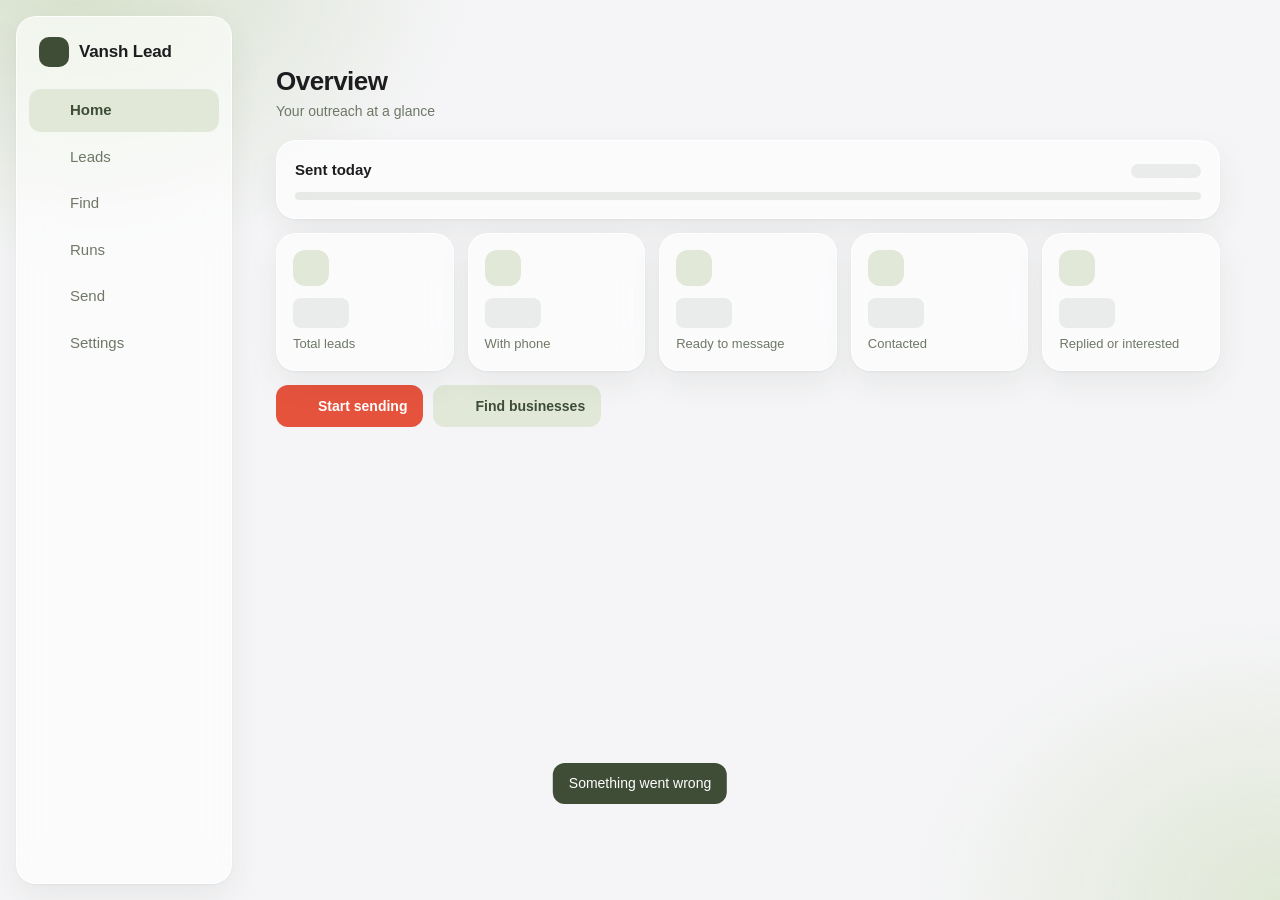
==== commit 1c48ddab: "w" ====
--- a/static/index.html
+++ b/static/index.html
@@ -49,7 +49,7 @@
 .empty{text-align:center;color:var(--mut);padding:44px 20px}.empty i,.empty svg{width:34px;height:34px;margin-bottom:10px;color:var(--sage)}
 .chips{display:flex;gap:8px;flex-wrap:wrap;margin-top:8px}.chips button{all:unset;cursor:pointer;padding:6px 12px;border-radius:99px;background:var(--sl);color:var(--sd);font-size:13px;font-weight:500}
 .spinner{width:18px;height:18px;border-radius:50%;border:2.5px solid var(--sl);border-top-color:var(--sd);animation:sp .8s linear infinite;flex:none}@keyframes sp{to{transform:rotate(360deg)}}
-#toast{position:fixed;left:50%;bottom:96px;transform:translate(-50%,20px);background:var(--sd);color:#fff;padding:10px 16px;border-radius:12px;font-size:14px;opacity:0;pointer-events:none;transition:.25s;z-index:60}#toast.on{opacity:1;transform:translate(-50%,0);pointer-events:auto}#toast button{all:unset;cursor:pointer;color:#ff9b8a;font-weight:700;margin-left:12px}
+#toast{position:fixed;inset:auto;left:50%;bottom:96px;top:auto;right:auto;margin:0;border:0;width:max-content;height:auto;overflow:visible;transform:translate(-50%,20px);background:var(--sd);color:#fff;padding:10px 16px;border-radius:12px;font-size:14px;opacity:0;pointer-events:none;transition:.25s;max-width:calc(100% - 24px)}#toast.on{opacity:1;transform:translate(-50%,0);pointer-events:auto}#toast button{all:unset;cursor:pointer;color:#ff9b8a;font-weight:700;margin-left:12px}
 dialog{border:0;padding:0;background:transparent;max-width:520px;width:calc(100% - 24px);margin:auto}dialog::backdrop{background:rgba(35,42,31,.35);backdrop-filter:blur(6px)}dialog .glass{background:rgba(250,249,244,.92);padding:20px}
 dialog.wide{max-width:640px}
 #login{position:fixed;inset:0;z-index:50;display:grid;place-items:center;background:var(--bg)}#login .glass{width:min(360px,90%);padding:26px}
@@ -109,12 +109,47 @@
 .err{background:#fbdcd6;color:#8f2d1c;padding:10px 12px;border-radius:12px;font-size:13px;margin-top:12px}
 .ck{display:flex;gap:8px;align-items:center;font-weight:500;margin:12px 0 0;cursor:pointer}.ck input{width:auto;margin:0}
 .wl{text-align:left;font-size:13px;color:#9a5b12;background:#fbe6cf;border-radius:12px;padding:10px 12px;margin-top:12px}
+
+.cb{width:22px;height:22px;border-radius:7px;border:2px solid rgba(63,77,55,.3);flex:none;display:grid;place-items:center;font-size:13px;color:#fff;background:rgba(255,255,255,.7)}
+.cb.on{background:var(--sd);border-color:var(--sd)}.cb.on::after{content:"✓"}
+.lead.sel{background:rgba(225,232,216,.75)}
+#p-leads{padding-bottom:90px}
+.selbar{position:fixed;z-index:25;left:248px;right:28px;bottom:20px;max-width:944px;padding:12px 14px;display:flex;flex-direction:column;gap:8px}
+.selrow{display:flex;align-items:center;justify-content:space-between;gap:8px}.selrow select{flex:1}
+@media(max-width:800px){.selbar{left:12px;right:12px;bottom:calc(88px + env(safe-area-inset-bottom))}}
+
+.pulse{position:relative}.pulse::after{content:"";position:absolute;inset:-4px;border-radius:18px;border:2px solid var(--sage);animation:pl 1.2s ease-out infinite}
+@keyframes pl{to{transform:scale(1.3);opacity:0}}
+.fly{animation:fly .4s ease-in forwards}@keyframes fly{to{opacity:0;transform:translateX(70px) rotate(3deg) scale(.95)}}
+.cin{animation:cin .35s cubic-bezier(.2,.8,.2,1)}@keyframes cin{from{opacity:0;transform:translateX(-40px) scale(.97)}}
+.mth{width:44px;height:44px;border-radius:10px;object-fit:cover;background:var(--sl);flex:none}
+
+.msum{display:flex;align-items:center;gap:10px;cursor:pointer;list-style:none}.msum::-webkit-details-marker{display:none}
+details[open]>.msum .chev svg{transform:rotate(180deg)}
+.mg{display:grid;grid-template-columns:repeat(auto-fill,minmax(84px,1fr));gap:8px;margin-top:14px}
+.mt{position:relative;aspect-ratio:1;border-radius:14px;overflow:hidden;background:var(--sl);cursor:pointer;display:grid;place-items:center;color:var(--sd)}
+.mt img{width:100%;height:100%;object-fit:cover;display:block}
+.mt.off img,.mt.off .vd{opacity:.4}
+.mt .vd svg{width:30px;height:30px}
+.mt .cb{position:absolute;left:6px;bottom:6px}
+.mt .x{all:unset;cursor:pointer;position:absolute;top:5px;right:5px;width:24px;height:24px;border-radius:50%;background:rgba(35,42,31,.6);color:#fff;display:grid;place-items:center}.mt .x svg{width:14px;height:14px}
+.mt.add{border:2px dashed rgba(63,77,55,.25);background:transparent}
+
+/* ---------- global status pill ---------- */
+#wpill{all:unset;box-sizing:border-box;cursor:pointer;position:fixed;z-index:30;top:calc(12px + env(safe-area-inset-top));right:16px;display:flex;align-items:center;gap:7px;height:32px;padding:0 13px;border-radius:99px;font:600 12px/1 -apple-system,BlinkMacSystemFont,"SF Pro Text",Arial,sans-serif;color:var(--sd);background:var(--glass);-webkit-backdrop-filter:blur(18px);backdrop-filter:blur(18px);border:1px solid var(--ln);box-shadow:0 4px 14px rgba(40,55,30,.1)}
+#wpill .dot{width:8px;height:8px;border-radius:50%;background:#58a05f;flex:none}
+#wpill.warn{background:#fbe6cf;color:#9a5b12;border-color:#f0cfa6}#wpill.warn .dot{background:#d98a2b}
+.tl .u{color:#9a5b12}
+main{padding-top:62px}
+@media(max-width:800px){main{padding-top:calc(54px + env(safe-area-inset-top))}}
+
 </style></head><body>
 <div id="login" hidden><div class="glass"><div class="brand" style="margin:0 0 20px"><span class="logo"><i data-lucide="map-pin"></i></span>Vansh Lead</div>
 <div class="field"><label>Admin password</label><input id="pw" type="password" autocomplete="current-password" onkeydown="event.key=='Enter'&&login()"></div>
 <p id="le" class="sub" style="color:var(--tom);margin:-6px 0 12px"></p><button class="btn block" onclick="login()">Sign in</button></div></div>
 <nav class="glass"><div class="brand"><span class="logo"><i data-lucide="map-pin"></i></span>Vansh Lead</div></nav>
-<main id="v"><section class="pg" id="p-dash" hidden></section><section class="pg" id="p-leads" hidden></section><section class="pg" id="p-find" hidden></section><section class="pg" id="p-runs" hidden></section><section class="pg" id="p-send" hidden></section><section class="pg" id="p-set" hidden></section></main><div id="toast"></div>
+<button id="wpill" data-a="go" data-v="set" aria-label="WhatsApp status, open settings" hidden></button>
+<main id="v"><section class="pg" id="p-dash" hidden></section><section class="pg" id="p-leads" hidden></section><section class="pg" id="p-find" hidden></section><section class="pg" id="p-runs" hidden></section><section class="pg" id="p-send" hidden></section><section class="pg" id="p-set" hidden></section></main><div id="lsel" class="glass selbar" hidden></div><div id="toast" popover="manual"></div>
 <datalist id="cats"><option value="real estate"><option value="pg"><option value="gym"><option value="clinic"><option value="salon"><option value="restaurant"><option value="school"><option value="shop"></datalist>
 <dialog id="dlg" class="wide"><div class="glass sheet" id="adc"></div></dialog>
 <dialog id="dlg2"><div class="glass sheet" id="pdc"></div></dialog>
@@ -130,7 +165,7 @@
 function paint(el,h,nd){if(!el||el._h===h)return;el._h=h;el.innerHTML=h;if(!nd)draw()}
 function setv(id,v){const e=$('#'+id);if(!e)return;e.classList.remove('sk');e.removeAttribute('style');e.textContent=v}
 const initial=n=>esc(((n||'')[0]||'?').toUpperCase());
-function toast(m,u){const t=$('#toast');window._u=u;t.innerHTML=esc(m)+(u?' <button data-a="undo">Undo</button>':'');t.classList.add('on');clearTimeout(t.h);t.h=setTimeout(()=>t.classList.remove('on'),u?6000:2200)}
+function toast(m,u){const t=$('#toast');window._u=u;t.innerHTML=esc(m)+(u?' <button data-a="undo">Undo</button>':'');t.classList.add('on');try{if(t.matches(':popover-open'))t.hidePopover();t.showPopover()}catch(e){}clearTimeout(t.h);t.h=setTimeout(()=>t.classList.remove('on'),u?6000:2600)}
 
 /* ============ network + cache ============ */
 let tab='',PT=0,PA=null,PK=0,DS=0,RT=0,LV=0;
@@ -138,7 +173,7 @@
 async function api(p,m='GET',b,o={}){
  let r;try{r=await fetch('/api/'+p,{method:m,headers:{'Content-Type':'application/json'},body:b?JSON.stringify(b):undefined,signal:o.signal})}
  catch(e){if(e&&e.name=='AbortError')throw 0;throw new Error('Network error. Check your connection.')}
- if(r.status==401){$('#login').hidden=false;stopPoll();throw 0}if(r.status==204)return null;
+ if(r.status==401){$('#login').hidden=false;$('#wpill').hidden=true;clearTimeout(SPT);stopPoll();throw 0}if(r.status==204)return null;
  let j=null;try{j=await r.json()}catch(e){}
  if(!r.ok)throw new Error((j&&j.error)||'Something went wrong');return j}
 function fetchC(p,o={}){
@@ -156,23 +191,27 @@
 const stale=re=>{for(const[k,c]of C)if(re.test(k))c.x=true};
 const afterMut=()=>stale(/^(stats|queue|leads)/),afterJob=()=>stale(/^(stats|queue|leads|runs|settings)/);
 function pruneLeads(){const ks=[...C].filter(([k])=>k.startsWith('leads?')).sort((a,b)=>a[1].t-b[1].t);while(ks.length>12)C.delete(ks.shift()[0])}
-function patchLeadCaches(id,patch){id=String(id);for(const[k,c]of C){if(k.startsWith('leads?')&&Array.isArray(c.d)){let hit=0;const d=c.d.map(l=>String(l.id)==id?(hit=1,Object.assign({},l,patch)):l);if(hit)put(k,d)}else if(k=='leads/'+enc(id)&&c.d)put(k,Object.assign({},c.d,patch))}}
-function dropLead(id){id=String(id);const snap=[];for(const[k,c]of C)if(k.startsWith('leads?')&&Array.isArray(c.d)&&c.d.some(l=>String(l.id)==id)){snap.push([k,c.d]);put(k,c.d.filter(l=>String(l.id)!=id))}return snap}
-function findLead(id){id=String(id);for(const[k,c]of C)if(k.startsWith('leads?')&&Array.isArray(c.d)){const l=c.d.find(x=>String(x.id)==id);if(l)return l}return null}
-
-/* ============ polling (single, abortable) ============ */
+function patchLeadCaches(id,patch){id=String(id);
+ for(const[k,c]of C){if(k.startsWith('leads?')&&c.d&&c.d.items){let hit=0;const items=c.d.items.map(l=>String(l.id)==id?(hit=1,Object.assign({},l,patch)):l);if(hit)put(k,Object.assign({},c.d,{items}))}
+  else if(k=='leads/'+enc(id)&&c.d)put(k,Object.assign({},c.d,patch))}
+ const m=LP.items.findIndex(l=>String(l.id)==id);if(m>=0)LP.items[m]=Object.assign({},LP.items[m],patch)}
+function dropLead(id){id=String(id);const snap=LP.items.slice(),tot=LP.total;LP.items=LP.items.filter(l=>String(l.id)!=id);LP.total=Math.max(0,LP.total-1);
+ for(const k of[...C.keys()])if(k.startsWith('leads?'))C.delete(k);return[snap,tot]}
+function findLead(id){id=String(id);return LP.items.find(l=>String(l.id)==id)||null}
+
+/* ============ polling (single, abortable; ms may be a number or a function) ============ */
 function stopPoll(){clearTimeout(PT);if(PA)PA.abort();PA=null;PK++}
-function poller(fn,ms,now){stopPoll();const k=PK,ac=PA=new AbortController();
- const tick=async()=>{if(k!==PK)return;if(document.hidden){PT=setTimeout(tick,ms*4);return}let again=false;try{again=await fn(ac.signal)}catch(e){}if(k===PK&&again)PT=setTimeout(tick,ms)};
- PT=setTimeout(tick,now?0:ms)}
+function poller(fn,ms,now){stopPoll();const k=PK,ac=PA=new AbortController(),dl=()=>typeof ms=='function'?ms():ms;
+ const tick=async()=>{if(k!==PK)return;if(document.hidden){PT=setTimeout(tick,Math.max(dl(),15000));return}let again=false;try{again=await fn(ac.signal)}catch(e){}if(k===PK&&again)PT=setTimeout(tick,dl())};
+ PT=setTimeout(tick,now?0:dl())}
 
 /* ============ auth ============ */
-async function login(){try{await api('login','POST',{password:$('#pw').value});$('#login').hidden=true;C.clear();go('dash')}catch(e){$('#le').textContent=(e&&e.message)||'Could not sign in'}}
+async function login(){try{await api('login','POST',{password:$('#pw').value});$('#login').hidden=true;C.clear();go('dash');pollStatus()}catch(e){$('#le').textContent=(e&&e.message)||'Could not sign in'}}
 
 /* ============ navigation ============ */
 $('nav').insertAdjacentHTML('beforeend',TABS.map(t=>`<button data-t="${t[0]}" data-a="go" data-v="${t[0]}">${ic(t[1])}<span>${t[2]}</span></button>`).join(''));
 const NB=[...document.querySelectorAll('nav button')],PG=[...document.querySelectorAll('.pg')];
-function go(t){if(tab)SC[tab]=scrollY;tab=t;stopPoll();
+function go(t){if(tab)SC[tab]=scrollY;tab=t;stopPoll();if(t!='leads')selOff();
  NB.forEach(b=>b.classList.toggle('on',b.dataset.t==t));PG.forEach(p=>p.hidden=p.id!='p-'+t);
  if(!INIT[t]){INIT[t]=1;SH[t]()}scrollTo(0,SC[t]||0);
  LDR[t]().catch(e=>e&&toast(e.message))}
@@ -188,51 +227,113 @@
 function showSheet(h,keep){const s=$('#pdc'),y=s.scrollTop;s.innerHTML=h;draw();s.scrollTop=keep?y:0}
 const errSheet=m=>GRAB+`<div class="empty">${ic('alert-circle')}<div>${esc(m||'Something went wrong')}</div></div><button class="btn soft block" data-a="close">Close</button>`;
 
+/* ============ GLOBAL STATUS (WhatsApp + busy) ============ */
+let BUSY=null,WST={loaded:0},SPT=0,SPB=0,SPQ=0,JT=0,WB=0,PB=0,RF=0,RD=null,WS='';
+const SMS=()=>document.hidden?15000:1500;
+const busyMsg=()=>BUSY=='send'?'A WhatsApp send is running. Wait or stop it first.':BUSY=='find'?'A search is running. Wait for it to finish first.':'';
+const stMs=()=>document.hidden?30000:(BUSY||WS!='ready')?4000:10000;
+function pollStatus(){clearTimeout(SPT);if(!$('#login').hidden)return;if(SPB){SPQ=1;return}SPB=1;
+ api('wa/status').then(applyStatus).catch(()=>{}).finally(()=>{SPB=0;if(SPQ){SPQ=0;pollStatus();return}if($('#login').hidden)SPT=setTimeout(pollStatus,stMs())})}
+document.addEventListener('visibilitychange',()=>{if(!document.hidden)pollStatus()});
+const drawIf=()=>{if(tab=='send'&&QM.loaded)drawSend()};
+function applyStatus(s){if(!s)return;WST=Object.assign({},s,{loaded:1});WS=s.status;BUSY=s.busy||null;
+ if(SV&&SV.running&&BUSY!='send'&&Date.now()-(SV.t0||0)>6000)endSend();
+ if(JR&&!BUSY&&Date.now()-JT>6000){JR=false;afterJob();if(tab=='find')poller(poll,3000,true)}
+ if(tab=='find'&&BUSY=='find'&&!JR)poller(poll,3000,true);
+ if(tab=='send'&&BUSY=='send'&&!(SV&&SV.running)){SJV=-1;poller(pollSend,SMS,true)}
+ paintPill();paintBanner();drawIf();if(tab=='set')paintConn();if(tab=='find')updFind()}
+function paintPill(){const p=$('#wpill');if(!p)return;if(!WST.loaded||!$('#login').hidden){p.hidden=true;return}
+ const m={ready:'WhatsApp connected',qr:'Scan QR',starting:'Starting...',error:'WhatsApp error'};
+ p.hidden=false;p.className=WST.status=='ready'?'':'warn';
+ paint(p,`<span class="dot"></span>${esc(m[WST.status]||'Checking...')}${BUSY=='find'?' · searching':BUSY=='send'?' · sending':''}`,1)}
+function paintBanner(){const b=$('#d-ban');if(!b)return;if(!WST.loaded){paint(b,'',1);return}
+ const ok=WST.status=='ready',L={ready:'WhatsApp connected',qr:'WhatsApp needs a QR scan',starting:'WhatsApp is starting',error:'WhatsApp error'}[WST.status]||'Checking WhatsApp',
+ t=BUSY=='send'?'A WhatsApp send is running':BUSY=='find'?'A search is running':L,
+ sub=BUSY?L:ok?'Ready to send or search':'Tap Fix to open Settings',dst=BUSY=='send'?'send':BUSY=='find'?'find':'set';
+ paint(b,`<div class="glass pad" style="margin-bottom:14px;display:flex;gap:12px;align-items:center${ok||BUSY?'':';background:#fbe6cf'}">${BUSY?'<div class="spinner"></div>':ic(ok?'check-circle-2':'alert-triangle')}<div style="flex:1;min-width:0"><b>${t}</b><div class="sub">${esc(sub)}</div></div><button class="btn soft sm" data-a="go" data-v="${dst}">${BUSY?'View':ok?'Open':'Fix'}</button></div>`)}
+function endSend(){SV=Object.assign({},SV,{running:false});drawIf();
+ api('send/job?v=-1').then(j=>{if(j)SV=Object.assign({},j,{running:false});sendDone(SV);drawIf()}).catch(()=>sendDone(SV))}
+function sendDone(j){j=j||{};afterMut();stale(/^runs/);
+ toast(`Send finished: ${j.sent||0} sent, ${j.unconfirmed||0} unconfirmed, ${j.failed||0} failed`);
+ swr('queue',{ttl:0,render:onQueue}).catch(()=>{});swr('stats',{ttl:0,render:fillDash}).catch(()=>{})}
+
 /* ============ HOME ============ */
 const DT=[['users','Total leads','total'],['phone','With phone','with_phone'],['send','Ready to message','ready'],['message-circle','Contacted','contacted'],['star','Replied or interested','warm']];
-function shDash(){$('#p-dash').innerHTML=head('Overview','Your outreach at a glance')+`<div class="glass pad" style="margin-bottom:14px"><div class="top" style="margin:0"><b>Sent today</b><span class="sub" id="d-st">${sk('70px','14px')}</span></div><div class="bar"><i id="d-bar" style="width:0"></i></div></div>
+function shDash(){$('#p-dash').innerHTML=head('Overview','Your outreach at a glance')+`<div id="d-ban"></div><div class="glass pad" style="margin-bottom:14px"><div class="top" style="margin:0"><b>Sent today</b><span class="sub" id="d-st">${sk('70px','14px')}</span></div><div class="bar"><i id="d-bar" style="width:0"></i></div></div>
  <div class="grid">${DT.map((x,i)=>`<div class="glass stat"><div class="ico">${ic(x[0])}</div><b id="d${i}" class="sk" style="width:56px;height:30px;margin-bottom:4px"></b><span>${x[1]}</span></div>`).join('')}</div>
- <div class="tools"><button class="btn" data-a="go" data-v="send">${ic('send')}Start sending</button><button class="btn soft" data-a="go" data-v="find">${ic('search')}Find businesses</button></div>`;draw()}
-function fillDash(s){DT.forEach((t,i)=>setv('d'+i,s[t[2]]));setv('d-st',`${s.sent_today} of ${s.limit}`);$('#d-bar').style.width=(s.limit?Math.min(100,s.sent_today/s.limit*100):0)+'%'}
+ <div class="tools"><button class="btn" data-a="go" data-v="send">${ic('send')}Start sending</button><button class="btn soft" data-a="go" data-v="find">${ic('search')}Find businesses</button></div>`;draw();paintBanner()}
+function fillDash(s){DT.forEach((t,i)=>setv('d'+i,s[t[2]]));setv('d-st',`${s.sent_today} of ${s.limit}`);const b=$('#d-bar');if(b)b.style.width=(s.limit?Math.min(100,s.sent_today/s.limit*100):0)+'%'}
 const loadDash=()=>swr('stats',{ttl:20000,render:fillDash});
 
-/* ============ LEADS ============ */
-const LF={q:'',st:'',m:0};let LS=0,LC=null,QT=0;
-const lk=(q=LF.q)=>`leads?q=${enc(q)}&status=${LF.st}&mobile=${LF.m}`;
-function shLeads(){$('#p-leads').innerHTML=head('Leads','Everything you have collected',`<button class="btn" data-a="add">${ic('plus')}Add</button>`)+
- `<div class="tools"><div class="grow">${ic('search')}<input id="q" placeholder="Search name, phone or area" autocomplete="off"></div>
+/* ============ LEADS (paged + multi-select) ============ */
+const LF={q:'',st:'',m:0},PS=50;let LS=0,LC=null,QT=0,SELM=0,SELALL=0,LBUSY=0;
+const SEL=new Set(),LP={items:[],total:0,more:false,key:'',busy:false};
+const lk=(q=LF.q,off=0)=>`leads?q=${enc(q)}&status=${LF.st}&mobile=${LF.m}&limit=${PS}&offset=${off}`;
+const isSel=id=>SELALL||SEL.has(String(id)),dropListCaches=()=>{for(const k of[...C.keys()])if(k.startsWith('leads?'))C.delete(k)};
+function shLeads(){$('#p-leads').innerHTML=head('Leads','Everything you have collected',`<div style="display:flex;gap:8px"><button class="btn soft" id="lselb" data-a="selmode">${ic('check-square')}Select</button><button class="btn" data-a="add">${ic('plus')}Add</button></div>`)+
+ `<div class="tools"><div class="grow">${ic('search')}<input id="q" placeholder="Search name, phone, area or type" autocomplete="off"></div>
  <select id="st" class="chip" style="height:42px"><option value="">All statuses</option>${ST.map(s=>`<option>${s}</option>`).join('')}</select>
- <button id="mo" class="btn soft" data-a="mob">${ic('smartphone')}Mobile only</button></div><div id="lk" class="glass list">${skRows(7)}</div><div id="ll" class="glass list" hidden></div>`;draw();
+ <button id="mo" class="btn soft" data-a="mob">${ic('smartphone')}Mobile only</button></div><div id="lk" class="glass list">${skRows(7)}</div><div id="ll" class="glass list" hidden></div><div id="lft" style="padding:14px 0;text-align:center"></div>`;draw();
  $('#q').addEventListener('input',()=>{clearTimeout(QT);QT=setTimeout(()=>{const v=$('#q').value.trim();if(v==LF.q)return;LF.q=v;loadLeads()},250)});
- $('#st').addEventListener('change',e=>{LF.st=e.target.value;loadLeads()})}
-const rowSig=l=>[l.id,l.name,l.category,l.phone,l.outreach,l.score].join('|');
-const rowHTML=l=>{const id=esc(l.id);return `<div class="av">${initial(l.name)}</div><div class="t"><b>${esc(l.name)}</b><small>${esc(l.category)} · ${esc(l.phone||'No phone')} · ${esc(l.outreach)}</small></div>
- <span class="score ${l.score>=70?'hi':''}">${esc(l.score)}</span><select class="chip rowact" data-a="st" data-id="${id}">${ST.map(s=>`<option ${s==l.outreach?'selected':''}>${s}</option>`).join('')}</select>
- <button class="btn ghost sm rowact" aria-label="Delete" data-a="del" data-id="${id}">${ic('trash-2')}</button><span class="chev">${ic('chevron-right')}</span>`};
-function renderLeads(d){const ll=$('#ll'),lkx=$('#lk'),M=ll._m||(ll._m=new Map());ll.classList.remove('busy');
- if(!d.length){M.clear();ll.textContent='';ll.hidden=true;lkx.hidden=false;lkx.innerHTML=`<div class="empty">${ic('inbox')}<div>No leads match yet</div></div>`;draw();return}
+ $('#st').addEventListener('change',e=>{LF.st=e.target.value;loadLeads()});
+ new IntersectionObserver(es=>{if(es[0].isIntersecting)loadMore()},{rootMargin:'500px'}).observe($('#lft'))}
+const rowSig=l=>[l.id,l.name,l.category,l.phone,l.outreach,l.score,SELM?(isSel(l.id)?2:1):0].join('|');
+const rowHTML=l=>{const id=esc(l.id);return (SELM?`<span class="cb ${isSel(l.id)?'on':''}"></span>`:'')+`<div class="av">${initial(l.name)}</div><div class="t"><b>${esc(l.name)}</b><small>${esc(l.category)} · ${esc(l.phone||'No phone')} · ${esc(l.outreach)}</small></div>
+ <span class="score ${l.score>=70?'hi':''}">${esc(l.score)}</span>`+(SELM?'':`<select class="chip rowact" data-a="st" data-id="${id}">${ST.map(s=>`<option ${s==l.outreach?'selected':''}>${s}</option>`).join('')}</select>
+ <button class="btn ghost sm rowact" aria-label="Delete" data-a="del" data-id="${id}">${ic('trash-2')}</button><span class="chev">${ic('chevron-right')}</span>`)};
+function renderLeads(){const ll=$('#ll'),lkx=$('#lk'),M=ll._m||(ll._m=new Map()),d=LP.items;ll.classList.remove('busy');
+ if(!d.length){M.clear();ll.textContent='';ll.hidden=true;lkx.hidden=false;lkx.innerHTML=`<div class="empty">${ic('inbox')}<div>No leads match yet</div></div>`;draw();paintFoot();selBar();return}
  lkx.hidden=true;ll.hidden=false;const seen=new Set();
  d.forEach((l,i)=>{const k=String(l.id),sig=rowSig(l);let r=M.get(k);
-  if(!r){const el=document.createElement('div');el.className='lead';el.dataset.a='open';el.dataset.id=k;r={el,sig:null};M.set(k,r)}
-  if(r.sig!==sig){r.el.innerHTML=rowHTML(l);r.sig=sig}
+  if(!r){const el=document.createElement('div');el.dataset.a='open';el.dataset.id=k;r={el,sig:null};M.set(k,r)}
+  if(r.sig!==sig){r.el.className='lead'+(SELM&&isSel(l.id)?' sel':'');r.el.innerHTML=rowHTML(l);r.sig=sig}
   seen.add(k);const cur=ll.children[i];if(cur!==r.el)ll.insertBefore(r.el,cur||null)});
  for(const[k,r]of M)if(!seen.has(k)){r.el.remove();M.delete(k)}
- draw()}
-function provisional(){if(!LF.q)return null;const b=C.get(lk(''));if(!b||!Array.isArray(b.d))return null;const q=LF.q.toLowerCase();
- const r=b.d.filter(l=>[l.name,l.phone,l.category,l.address].join(' ').toLowerCase().includes(q));return r.length?r:null}
+ draw();paintFoot();selBar()}
+function paintFoot(){const f=$('#lft');if(!f)return;const n=LP.items.length;
+ paint(f,!n?'':LP.more?`<button class="btn soft" data-a="more" ${LP.busy?'disabled':''}>${LP.busy?'Loading...':`Load more (${n} of ${LP.total})`}</button>`:`<span class="sub">${LP.total==1?'1 lead':'All '+LP.total+' leads shown'}</span>`,1)}
+function applyFirst(d,key){
+ if(LP.key===key&&LP.items.length>PS){const seen=new Set(d.items.map(l=>String(l.id)));LP.items=d.items.concat(LP.items.slice(PS).filter(l=>!seen.has(String(l.id))))}   // keep pages already scrolled in
+ else LP.items=d.items.slice();
+ if(LP.key!==key){SEL.clear();SELALL=0}
+ LP.key=key;LP.total=d.total;LP.more=LP.items.length<d.total;renderLeads()}
 function loadLeads(){
  const key=lk(),my=++LS;if(LC)LC.abort();LC=new AbortController();const ll=$('#ll');
- if(!C.has(key)){const pv=provisional();
-  if(pv){renderLeads(pv);ll.classList.add('busy')}
-  else if(ll._m&&ll._m.size)ll.classList.add('busy')
-  else{ll.hidden=true;$('#lk').hidden=false;$('#lk').innerHTML=skRows(7)}}
- return swr(key,{ttl:15000,signal:LC.signal,ok:()=>my===LS,render:d=>{if(my===LS)renderLeads(d)}}).catch(e=>{
+ if(!C.has(key)){if(ll._m&&ll._m.size)ll.classList.add('busy');else{ll.hidden=true;$('#lk').hidden=false;$('#lk').innerHTML=skRows(7)}}
+ return swr(key,{ttl:15000,signal:LC.signal,ok:()=>my===LS,render:d=>{if(my===LS)applyFirst(d,key)}}).catch(e=>{
   if(e&&my===LS){ll.classList.remove('busy');toast(e.message);if(!ll._m||!ll._m.size){ll.hidden=true;$('#lk').hidden=false;$('#lk').innerHTML=`<div class="empty">${ic('alert-circle')}<div>Couldn't load leads</div><button class="btn soft sm" style="margin-top:12px" data-a="reload">Try again</button></div>`;draw()}}})}
-async function upd(id,o){patchLeadCaches(id,{outreach:o});const c=C.get(lk());c&&renderLeads(c.d);
+async function loadMore(){if(LP.busy||!LP.more||LP.key!==lk())return;LP.busy=true;paintFoot();const my=LS,key=LP.key,off=LP.items.length;
+ try{const d=await api(lk(LF.q,off));if(my!==LS||LP.key!==key)return;
+  const seen=new Set(LP.items.map(l=>String(l.id))),add=d.items.filter(l=>!seen.has(String(l.id)));
+  LP.items=LP.items.concat(add);LP.total=d.total;LP.more=add.length>0&&LP.items.length<d.total;renderLeads()}
+ catch(e){e&&toast(e.message)}finally{LP.busy=false;paintFoot();setTimeout(nearEnd,50)}}
+function nearEnd(){const f=$('#lft');if(f&&tab=='leads'&&LP.more&&f.getBoundingClientRect().top<innerHeight+500)loadMore()}
+
+/* ----- selection + bulk ----- */
+function selOn(){SELM=1;SEL.clear();SELALL=0;renderLeads()}
+function selOff(){if(!SELM)return;SELM=0;SEL.clear();SELALL=0;renderLeads()}
+function toggleSel(id){if(SELALL){LP.items.forEach(l=>SEL.add(String(l.id)));SELALL=0}SEL.has(id)?SEL.delete(id):SEL.add(id);renderLeads()}
+function selBar(){const b=$('#lsel'),btn=$('#lselb');if(btn)btn.className='btn '+(SELM?'sage':'soft');
+ if(!SELM||tab!='leads'){b.hidden=true;return}
+ const n=SELALL?LP.total:SEL.size,all=n>0&&n>=LP.items.length,canAll=!SELALL&&LP.more&&SEL.size>=LP.items.length&&n>0,dis=n&&!LBUSY?'':'disabled';
+ b.hidden=false;paint(b,`<div class="selrow"><b>${n} selected</b>${canAll?`<button class="btn ghost sm" data-a="selmatch">Select all ${LP.total} matching</button>`:`<button class="btn ghost sm" data-a="selall">${all?'Clear':'Select all'+(LP.more?' loaded':'')}</button>`}</div>
+ <div class="selrow"><select id="bst" class="chip" ${dis}><option value="">Set status...</option>${ST.map(s=>`<option>${s}</option>`).join('')}</select>
+ <button class="btn sm" data-a="bulkdel" ${dis}>${ic('trash-2')}Delete</button><button class="btn soft sm" data-a="selmode">Done</button></div>`)}
+async function bulk(action,val){const n=SELALL?LP.total:SEL.size;if(!n||LBUSY)return;
+ if(action=='delete'&&!confirm(`Delete ${n} lead${n==1?'':'s'}? This cannot be undone.`))return;
+ const body=SELALL?{action,outreach:val,all:true,q:LF.q,status:LF.st,mobile:LF.m}:{action,outreach:val,ids:[...SEL]};
+ LBUSY=1;selBar();$('#ll').classList.add('busy');
+ try{const r=await api('leads/bulk','POST',body);afterMut();dropListCaches();toast(action=='delete'?`Deleted ${r.n}`:`Updated ${r.n}`);
+  SEL.clear();SELALL=0;LP.key='';await loadLeads()}
+ catch(e){e&&toast(e.message)}finally{LBUSY=0;$('#ll').classList.remove('busy');selBar()}}
+
+/* ----- single-row actions ----- */
+async function upd(id,o){patchLeadCaches(id,{outreach:o});renderLeads();
  try{await api('leads/'+enc(id),'PATCH',{outreach:o});afterMut();toast('Status updated')}catch(e){e&&toast(e.message);loadLeads()}}
-async function del(id){if(!confirm('Delete this lead?'))return;const snap=dropLead(id);const c=C.get(lk());c&&renderLeads(c.d);
- try{await api('leads/'+enc(id),'DELETE');afterMut();C.delete('leads/'+enc(id));toast('Deleted')}catch(e){snap.forEach(([k,d])=>put(k,d));const c2=C.get(lk());c2&&renderLeads(c2.d);e&&toast(e.message)}}
-
+async function del(id){if(!confirm('Delete this lead?'))return;const[snap,tot]=dropLead(id);renderLeads();
+ try{await api('leads/'+enc(id),'DELETE');afterMut();C.delete('leads/'+enc(id));toast('Deleted')}
+ catch(e){LP.items=snap;LP.total=tot;renderLeads();e&&toast(e.message)}}
+ 
 /* ----- lead detail ----- */
 const when=t=>t?new Date(String(t).replace(' ','T')).toLocaleString([],{day:'numeric',month:'short',hour:'2-digit',minute:'2-digit'}):'';
 const safe=u=>/^https?:\/\//i.test(u||'')?u:'',hm=t=>t?new Date(t).toLocaleTimeString([],{hour:'2-digit',minute:'2-digit',second:'2-digit'}):'';
@@ -253,7 +354,7 @@
  ${kv('calendar','First seen',esc(when(l.first_seen)))}${kv('refresh-cw','Last seen',esc(when(l.last_seen)))}${kv('message-circle','Last contacted',esc(when(l.contacted_at)))}
  <div class="field" style="margin-top:12px"><label>Notes</label><textarea id="pn" rows="3">${esc(l.notes)}</textarea></div>
  ${(l.changes||[]).length?`<label>Recent changes</label><ul class="tl">${l.changes.map(c=>`<li><time>${esc(when(c.at))}</time><span>${esc(c.field)}: ${esc(c.old||'empty')} to ${esc(c.new||'empty')}</span></li>`).join('')}</ul>`:''}
- <div class="tools" style="margin:14px 0 0"><button class="btn" data-a="lsave" data-id="${id}">Save</button><button class="btn soft" data-a="close">Close</button><button class="btn ghost" data-a="ldel" data-id="${id}">${ic('trash-2')}Delete</button></div>`,1);
+ <div class="tools" style="margin:14px 0 0"><button class="btn" data-a="lsave" data-id="${id}">Save</button><button class="btn soft" data-a="front" data-id="${id}">${ic('arrow-up')}Send first</button><button class="btn soft" data-a="close">Close</button><button class="btn ghost" data-a="ldel" data-id="${id}">${ic('trash-2')}Delete</button></div>`,1);
  if(dn!=null)$('#pn').value=dn;if(dsv!=null)$('#ps').value=dsv}
 async function saveLead(id,btn){const o=$('#ps').value,n=$('#pn').value;btn.setAttribute('disabled','');
  try{await api('leads/'+enc(id),'PATCH',{outreach:o,notes:n});patchLeadCaches(id,{outreach:o,notes:n});afterMut();closeDlg(D2);toast('Saved');INIT.leads&&loadLeads()}
@@ -262,8 +363,8 @@
 /* ============ ADD BUSINESSES ============ */
 const AD={m:'m',rows:[{}],bulk:'',skip:1,busy:0,res:null,err:'',pg:0,pgt:0,L:[],jerr:0,built:0};
 const norm=p=>String(p||'').replace(/\D/g,'').slice(-10);
-let EX=null,EXV=-1,AU=0;
-function existing(){if(EXV!==LV){EX=new Set();for(const[k,c]of C)if(k.startsWith('leads?')&&Array.isArray(c.d))for(const l of c.d){const n=norm(l.phone);if(n.length>=7)EX.add(n)}EXV=LV}return EX}
+let EX=null,EXT=-1,AU=0;
+function existing(){const c=C.get('leads/phones');if(!c)return EX||new Set();if(EXT!==c.t){EX=new Set();for(const p of c.d){const n=norm(p);if(n.length>=7)EX.add(n)}EXT=c.t}return EX}
 function mk(o,x){const g=k=>String(o[k]??'').trim();return Object.assign({raw:o,name:g('name'),phone:g('phone'),category:g('category'),website:g('website'),address:g('address'),tags:[],dup:0,err:0},x)}
 function parseBulk(t){AD.jerr=0;t=t.trim();if(!t)return[];let j=null;try{j=JSON.parse(t)}catch(e){}
  if(j&&typeof j=='object'){return(Array.isArray(j)?j:[j]).map((o,i)=>{o=o&&typeof o=='object'?o:{};return mk(o,{json:1,src:i})})}
@@ -318,7 +419,7 @@
  <div id="adbody"></div><div id="adpv"></div><div id="adft"></div>`;
  $('#adpv')._h=null;$('#adft')._h=null;draw();adBody();adUpdate()}
 function openAdd(){if(AD.res||!AD.built){AD.res=null;adBuild()}else adUpdate();openDlg(D1);
- const k=lk('').replace(/status=[^&]*&mobile=\d/,'status=&mobile=0');
+  const k='leads/phones';if(!C.has(k)||C.get(k).x)fetchC(k).then(()=>{if(D1.open&&!AD.res)adUpdate()}).catch(()=>{});
  if(!C.has(k))fetchC(k).then(()=>{if(D1.open&&!AD.res)adUpdate()}).catch(()=>{});
  const f=D1.querySelector('input[data-f],textarea');f&&f.focus({preventScroll:true})}
 function adRemove(sent,L0){if(!sent.size)return;
@@ -346,40 +447,58 @@
  <div class="field"><label>Area and city</label><input id="fl" placeholder="Indiranagar, Bengaluru" value="${esc(FV.l??s.last_location??'')}"></div>
  <div class="field"><label>How many to keep (1 to 100)</label><input id="fn" type="number" inputmode="numeric" min="1" max="100" value="${esc(FV.n||20)}"><div class="chips">${[10,20,30,50].map(n=>`<button data-a="fill" data-t="fn" data-v="${n}">${n}</button>`).join('')}</div></div>
  ${FS!='scrape'?`<div class="field"><label>Search radius in km (1 to 50)</label><input id="fr" type="number" inputmode="numeric" min="1" max="50" value="${esc(FV.r||5)}"><div class="chips">${[2,5,10,20].map(n=>`<button data-a="fill" data-t="fr" data-v="${n}">${n} km</button>`).join('')}</div></div>`:''}
- ${FS=='google'?'<div id="gx"></div>':''}<button class="btn block" id="fgo" data-a="find">${ic('search')}Start search</button>`;draw();fillGx()}
+ ${FS=='google'?'<div id="gx"></div>':''}<div id="fbz"></div><button class="btn block" id="fgo" data-a="find">${ic('search')}Start search</button>`;draw();fillGx();updFind()}
+function updFind(){const b=$('#fgo');if(!b)return;b.toggleAttribute('disabled',!!(FB||BUSY));
+ paint($('#fbz'),BUSY?`<div class="wl" style="margin:0 0 12px">${esc(busyMsg())}</div>`:'',1)}
 function fillGx(){const g=$('#gx');if(!g)return;const k=$('#fk');if(k)FV.k=k.value;const s=((C.get('settings')||{}).d);
  g.innerHTML=`<div class="field"><label>Google API key</label><input id="fk" type="password" autocomplete="off" placeholder="${s&&s.has_google_key?'Saved. Leave empty to keep it':'Paste your key'}" value="${esc(FV.k||'')}">
  ${s?`<div class="bar"><i style="width:${s.google_cap?Math.min(100,s.google_used/s.google_cap*100):0}%"></i></div><p class="sub" style="margin:6px 0 0">${esc(s.google_used)} of ${esc(s.google_cap)} calls used this month. Search stops at the cap.</p>`:`<div style="margin-top:10px">${sk('100%','8px','display:block;border-radius:9px')}</div>`}</div>`}
 function fillFind(s){const l=$('#fl');if(l&&FV.l==null&&!l.value&&s.last_location)l.value=s.last_location;fillGx()}
-async function startFind(){const n=parseInt($('#fn').value);if(!(n>=1&&n<=100))return toast('Enter a number from 1 to 100');if(FB)return;FB=1;const btn=$('#fgo');btn&&btn.setAttribute('disabled','');
+async function startFind(){const n=parseInt($('#fn').value);if(!(n>=1&&n<=100))return toast('Enter a number from 1 to 100');if(BUSY)return toast(busyMsg());if(FB)return;FB=1;updFind();
  try{await api('find','POST',{source:FS,category:$('#fc').value,location:$('#fl').value,n,radius_km:$('#fr')?.value,api_key:$('#fk')?.value});
-  stale(/^settings/);JV=-1;paint($('#jm'),SKJ,1);poller(poll,3000,true)}
- catch(e){e&&toast(e.message)}finally{FB=0;btn&&btn.removeAttribute('disabled')}}
+  stale(/^settings/);JV=-1;JT=Date.now();paint($('#jm'),SKJ,1);poller(poll,3000,true);setTimeout(pollStatus,1000)}
+ catch(e){e&&toast(e.message);pollStatus()}finally{FB=0;updFind()}}
 async function poll(sig){const b=$('#jm');if(!b)return false;const j=await api('job?v='+JV,'GET',null,{signal:sig});
  if(!j){if(b._h===SKJ)paint(b,'',1);return JR}
- JV=j.v;const was=JR;JR=j.running;if(was&&!JR)afterJob();
+ JV=j.v;const was=JR;JR=j.running;if(was&&!JR){afterJob();pollStatus()}
  if(j.msg=='idle'){paint(b,'',1);return false}
  const pct=j.total?Math.round(j.done/j.total*100):0;
  paint(b,`<div class="glass pad" style="margin-top:14px"><div class="top" style="margin:0 0 12px"><div style="display:flex;gap:10px;align-items:center">${j.running?'<div class="spinner"></div>':ic('check-circle-2')}<b>${esc(j.running?j.phase||'Working':'Finished')}</b></div><span class="sub">${j.running&&j.total?pct+'%':''}</span></div>
  <div class="bar"><i style="width:${j.running?(j.total?pct:6):100}%"></i></div><div class="grid" style="margin:14px 0 0;grid-template-columns:repeat(3,1fr)">${[['Collected',j.collected||0],['Skipped',j.skipped||0],['Checked',(j.done||0)+'/'+(j.total||'-')]].map(x=>`<div><b style="font-size:22px">${x[1]}</b><div class="sub">${x[0]}</div></div>`).join('')}</div>
  <p class="sub" style="margin:12px 0 0">${esc(j.msg)}</p>${j.run_id?`<button class="btn soft sm" style="margin-top:10px" data-a="go" data-v="runs">${ic('history')}View run log</button>`:''}</div>`);
  return j.running}
-async function loadFind(){JV=-1;const b=$('#jm');if(!b._h)paint(b,SKJ,1);poller(poll,3000,true);swr('settings',{ttl:60000,render:fillFind}).catch(()=>{})}
+async function loadFind(){JV=-1;const b=$('#jm');if(!b._h)paint(b,SKJ,1);poller(poll,3000,true);pollStatus();swr('settings',{ttl:60000,render:fillFind}).catch(()=>{})}
 
 /* ============ RUNS ============ */
-function shRuns(){$('#p-runs').innerHTML=head('Runs','Every search and what happened')+`<div id="rl" class="glass list">${skRows(5)}</div>`}
-function fillRuns(d){paint($('#rl'),d.length?d.map(r=>`<div class="lead" data-a="run" data-id="${esc(r.id)}"><div class="av">${ic(r.status=='running'?'loader':r.status=='failed'?'alert-circle':'check')}</div><div class="t"><b>${esc(r.query)}${r.location?' in '+esc(r.location):''}</b>
- <small>${esc(when(r.at))} · ${esc(r.fetched)} found · ${esc(r.added)} new${r.source!='scrape'?' · '+esc(r.source):''}</small></div><span class="score ${r.status=='running'?'hi':''}">${esc(r.status||'done')}</span><span class="chev">${ic('chevron-right')}</span></div>`).join(''):`<div class="empty">${ic('history')}<div>No runs yet. Start one from Find.</div></div>`)}
-async function loadRuns(){const live=d=>d.some(r=>r.status=='running');
- const d=await swr('runs',{ttl:4000,render:fillRuns});
+const RN={first:[],old:[],total:0,busy:false},RPS=30;
+function shRuns(){$('#p-runs').innerHTML=head('Runs','Every search and what happened')+`<div id="rl" class="glass list">${skRows(5)}</div><div id="rft" style="padding:14px 0;text-align:center"></div>`;
+ new IntersectionObserver(es=>{if(es[0].isIntersecting)runMore()},{rootMargin:'500px'}).observe($('#rft'))}
+const runRow=r=>`<div class="lead" data-a="run" data-id="${esc(r.id)}"><div class="av">${ic(r.source=='whatsapp'?'send':'search')}</div><div class="t"><b>${esc(r.query)}${r.location?' in '+esc(r.location):''}</b><small>${esc(when(r.at))} · ${esc(r.status||'done')}</small></div><span class="score">${esc(r.source=='whatsapp'?r.added:r.fetched)}</span><span class="chev" style="display:block">${ic('chevron-right')}</span></div>`;
+ function fillRuns(d,older){
+ if(!older){RN.first=d.items;RN.total=d.total;const ids=new Set(d.items.map(r=>r.id));RN.old=RN.old.filter(r=>!ids.has(r.id))}
+ const all=RN.first.concat(RN.old),more=all.length<RN.total;
+ paint($('#rl'),all.length?all.map(runRow).join(''):`<div class="empty">${ic('history')}<div>No runs yet. Start one from Find.</div></div>`);
+ paint($('#rft'),more?`<button class="btn soft" data-a="runmore" ${RN.busy?'disabled':''}>${RN.busy?'Loading...':`Load more (${all.length} of ${RN.total})`}</button>`:all.length?`<span class="sub">All ${RN.total} runs shown</span>`:'',1)}
+async function runMore(){const n=RN.first.length+RN.old.length;if(RN.busy||n>=RN.total||tab!='runs')return;RN.busy=true;fillRuns(null,1);
+ try{const d=await api(`runs?limit=${RPS}&offset=${n}`),ids=new Set(RN.first.concat(RN.old).map(r=>r.id));
+  RN.old=RN.old.concat(d.items.filter(r=>!ids.has(r.id)));RN.total=d.total}
+ catch(e){e&&toast(e.message)}finally{RN.busy=false;fillRuns(null,1);setTimeout(()=>{const f=$('#rft');f&&f.getBoundingClientRect().top<innerHeight+500&&runMore()},50)}}
+async function loadRuns(){const live=d=>d.items.some(r=>r.status=='running');
+ const d=await swr('runs',{ttl:4000,render:d=>fillRuns(d)});
  if(tab=='runs'&&live(d))poller(async sig=>{const r=await fetchC('runs',{signal:sig});if(r.changed)fillRuns(r.d);return live(r.d)},5000)}
 const runSkel=()=>GRAB+`<div>${sk('70%','22px','display:block;margin-bottom:8px')}${sk('45%','13px','display:block')}</div><div class="grid" style="margin:16px 0;grid-template-columns:repeat(4,1fr)">${[1,2,3,4].map(()=>`<div>${sk('36px','24px','display:block;margin-bottom:6px')}${sk('48px','11px','display:block')}</div>`).join('')}</div><label>Events</label>${[1,2,3,4,5].map(()=>sk('100%','14px','display:block;margin:12px 0')).join('')}<button class="btn soft block" style="margin-top:12px" data-a="close">Close</button>`;
-function fillRun(d){const r=d.run,e=d.events||[];
+/* event class: ok = confirmed, unc = unconfirmed, fail = failed (WhatsApp runs); w = plain warning */
+const evCls=(x,wa)=>!wa?(x.kind=='warn'?'w':''):/^Sent to .*\(confirmed\)/i.test(x.text)?'ok':/never confirmed/i.test(x.text)?'unc':x.kind=='warn'?'fail':'';
+const EVT={ok:'<span class="tag">Sent</span> ',unc:'<span class="tag w">Unconfirmed</span> ',fail:'<span class="tag e">Failed</span> '};
+function fillRun(d){RD=d;const r=d.run,e=d.events||[],wa=r.source=='whatsapp',cl=e.map(x=>evCls(x,wa)),unc=cl.filter(c=>c=='unc').length,bad=cl.filter(c=>c&&c!='ok').length;
+ const rows=e.map((x,i)=>[x,cl[i]]).filter(p=>!RF||(p[1]&&p[1]!='ok')).slice(-200).reverse();
  showSheet(GRAB+`<h1 style="font-size:20px">${esc(r.query)}${r.location?' in '+esc(r.location):''}</h1><div class="sub">${esc(when(r.at))} · ${esc(r.status||'done')}${r.finished_at?' · finished '+esc(when(r.finished_at)):''}</div>
- <div class="grid" style="margin:16px 0;grid-template-columns:repeat(4,1fr)">${[['Asked',r.requested||'-'],['Found',r.fetched],['New',r.added],['Updated',r.changed]].map(x=>`<div><b style="font-size:22px">${esc(x[1])}</b><div class="sub">${x[0]}</div></div>`).join('')}</div>
- ${r.error?`<p class="sub" style="color:var(--tom)">${esc(r.error)}</p>`:''}<label>Events</label><ul class="tl">${e.length?e.slice(-200).reverse().map(x=>`<li><time>${hm(x.at)}</time><span class="${x.kind=='warn'?'w':''}">${esc(x.text)}</span></li>`).join(''):'<li class="sub">No events recorded for this run.</li>'}</ul>
+ <div class="grid" style="margin:16px 0;grid-template-columns:repeat(4,1fr)">${(wa?[['Asked',r.requested||'-'],['Queued',r.fetched],['Sent',r.added],['Failed',r.changed]]:[['Asked',r.requested||'-'],['Found',r.fetched],['New',r.added],['Updated',r.changed]]).map(x=>`<div><b style="font-size:22px">${esc(x[1])}</b><div class="sub">${x[0]}</div></div>`).join('')}</div>
+ ${wa&&unc?`<p class="sub" style="color:#9a5b12;margin:-6px 0 12px">${unc} sent but not confirmed by WhatsApp</p>`:''}
+ ${r.error?`<p class="sub" style="color:var(--tom)">${esc(r.error)}</p>`:''}<div class="top" style="margin:14px 0 6px"><label style="margin:0">Events</label>${e.length?`<button class="btn ${RF?'sage':'soft'} sm" data-a="rfilt">${ic('alert-triangle')}${RF?'Showing problems':'Problems only'}${bad?' ('+bad+')':''}</button>`:''}</div>
+ <ul class="tl">${rows.length?rows.map(p=>`<li><time>${hm(p[0].at)}</time><span class="${p[1]=='fail'||p[1]=='w'?'w':p[1]=='unc'?'u':''}">${EVT[p[1]]||''}${esc(p[0].text)}</span></li>`).join(''):`<li class="sub">${e.length?'No problems in this run.':'No events recorded for this run.'}</li>`}</ul>
  <button class="btn soft block" style="margin-top:12px" data-a="close">Close</button>`,1)}
-function openRun(id){const my=++DS;clearTimeout(RT);showSheet(runSkel(),0);openDlg(D2);const p='runs/'+id;
+function openRun(id){RF=0;const my=++DS;clearTimeout(RT);showSheet(runSkel(),0);openDlg(D2);const p='runs/'+id;
  const loop=async()=>{if(my!==DS||!D2.open)return;let more=false;
   try{if(document.hidden)more=true;else{const r=await fetchC(p);if(my!==DS)return;if(r.changed)fillRun(r.d);more=r.d.run.status=='running'}}catch(e){}
   if(more&&my===DS)RT=setTimeout(loop,4000)};
@@ -391,19 +510,56 @@
  <div class="lbl">Message you will send</div>${sk('92%','86px','display:block;margin-left:auto;border-radius:18px')}<div class="steps">${[1,2,3].map(()=>`<div class="stp">${sk('30px','30px','border-radius:50%;display:block;margin:0 auto 6px')}${sk('64px','11px')}</div>`).join('')}</div>${sk('100%','52px','display:block;border-radius:14px')}</div>`;
 function shSend(){$('#p-send').innerHTML=head('Send','Three taps per lead')+`<div class="glass pad" style="margin-bottom:14px;padding:14px 18px"><div class="top" style="margin:0"><b>Sent today</b><span class="sub" id="sn">${sk('64px','14px')}</span></div><div class="bar"><i id="sb" style="width:0"></i></div></div><div id="sq">${sendSkel()}</div>`}
 function onQueue(q){const pid=Q[qi]&&Q[qi].id;QM=q;Q=q.items||[];const k=pid==null?-1:Q.findIndex(x=>x.id===pid);qi=k>=0?k:(qi>=Q.length?0:qi);QM.loaded=1;drawSend()}
-const loadSend=()=>swr('queue',{ttl:6000,render:onQueue});
-function drawSend(){const q=QM,l=Q[qi],op=l&&OP.has(l.id);
- $('#sn').textContent=`${q.used} of ${q.limit}`;$('#sb').style.width=(q.limit?Math.min(100,q.used/q.limit*100):0)+'%';
- let prev='';if(l)try{prev=decodeURIComponent(l.link.split('text=')[1]||'')}catch(e){prev=''}const id=l?esc(l.id):'';
- paint($('#sq'),l?`<div class="glass focus"><div class="pager"><button class="btn soft" aria-label="Previous" data-a="step" data-v="-1">${ic('chevron-left')}</button><b>Lead ${qi+1} of ${Q.length}</b><button class="btn soft" aria-label="Skip to next" data-a="step" data-v="1">${ic('chevron-right')}</button></div>
+let SV=null,SJV=-1,SHOWN=null;const STG=new Map(),BL=new Map(),stg=id=>STG.get(id)||0;
+
+async function pollSend(sig){const j=await api('send/job?v='+SJV,'GET',null,{signal:sig});if(!j)return !!(SV&&SV.running);
+ SJV=j.v;const was=SV&&SV.running,fl=SV&&j.last&&j.last!==SV.last;j.t0=(SV&&SV.t0)||Date.now();SV=j;
+ if(fl){const f=document.querySelector('#sq .focus');f&&f.classList.add('fly');setTimeout(drawSend,380)}else drawSend();
+ if(was&&!j.running){sendDone(j);pollStatus()}
+ return j.running}
+async function startSend(body){if(BUSY)return toast(busyMsg());
+ try{await api('send','POST',body);SJV=-1;SV={running:true,t0:Date.now(),sent:0,failed:0,unconfirmed:0,done:0,total:body.ids?body.ids.length:body.n,current:'',step:'Starting'};stale(/^runs/);drawSend();poller(pollSend,SMS,true);setTimeout(pollStatus,1200)}
+ catch(e){e&&toast(e.message);pollStatus()}}
+async function stopSend(){if(SV)SV.stop=true;drawSend();try{await api('send/stop','POST');toast('Stopping after the current lead')}catch(e){if(SV)SV.stop=false;drawSend();e&&toast(e.message)}}
+const runCard=j=>`<div class="glass focus cin"><div class="who"><div class="av pulse">${ic('send')}</div><div style="min-width:0"><h2>${esc(j.current||'Starting')}</h2><div class="sub" style="display:flex;gap:8px;align-items:center"><span class="spinner"></span>${esc(j.step||'Working')}</div></div></div>
+ <div class="bar"><i style="width:${j.total?Math.round((j.done||0)/j.total*100):0}%"></i></div>
+ <div class="grid" style="margin:14px 0 0;grid-template-columns:repeat(auto-fit,minmax(78px,1fr))">${[['Sent',j.sent||0],['Failed',j.failed||0],['Unconfirmed',j.unconfirmed||0],['Left',Math.max(0,(j.total||0)-(j.done||0))]].map(x=>`<div><b style="font-size:22px">${x[1]}</b><div class="sub">${x[0]}</div></div>`).join('')}</div>
+ <div class="acts" style="margin-top:16px"><button class="btn soft" data-a="go" data-v="runs">${ic('history')}Live log</button><button class="btn ghost" data-a="stopsend" ${j.stop?'disabled':''}>${ic('square')}${j.stop?'Stopping...':'Stop'}</button></div></div>`;
+
+function drawSend(){const q=QM,l=Q[qi],ready=WS=='ready',hm=mon().length,run=SV&&SV.running,bz=!!BUSY&&!run;
+ $('#sn').textContent=`${q.used+(run?SV.sent||0:0)} of ${q.limit}`;$('#sb').style.width=(q.limit?Math.min(100,(q.used+(run?SV.sent||0:0))/q.limit*100):0)+'%';
+  if(!run&&!QM.loaded)return;
+ if(run){paint($('#sq'),runCard(SV));return}
+ let prev='';if(l)try{prev=decodeURIComponent(l.link.split('text=')[1]||'')}catch(e){prev=''}
+ const id=l?esc(l.id):'',labels=hm?['Open WhatsApp','Send media','Mark as sent']:['Open & press send','Mark as sent'],st=l?stg(l.id):0,fin=labels.length-1,fresh=l&&SHOWN!==l.id;SHOWN=l?l.id:null;
+ const open=`<a href="${l?esc(l.link):''}" target="_blank" rel="noopener" style="color:var(--sd);font-weight:600">Open again</a>`;
+ const main=!l?'':st==0?`<a class="btn block big" target="_blank" rel="noopener" href="${esc(l.link)}" data-a="wa" data-id="${id}">${ic('message-circle')}Open WhatsApp</a><p class="hint">The message is already typed for you.</p>`
+  :st<fin?`<button class="btn block big" data-a="media" data-id="${id}" ${bz?'disabled':''}>${ic('image')}Send media (${hm} file${hm>1?'s':''})</button><p class="hint">Phone: pick WhatsApp in the share sheet, then the same chat. Computer: files download, drag them into the chat. ${open}</p>`
+  :`<button class="btn sage block big" data-a="mk" data-id="${id}" data-v="messaged">${ic('check')}Done, I sent it</button><p class="hint">Back from WhatsApp? Tap above. ${open}</p>`;
+ paint($('#sq'),`<div class="tools"><button class="btn sage" data-a="sendall" ${ready&&Q.length&&!bz?'':'disabled'}>${ic('zap')}Send all (${Q.length})</button><span class="sub" style="align-self:center">${ready?'WhatsApp connected':'WhatsApp not connected. Set up in Settings.'}</span></div>`+(bz?`<div class="wl" style="margin:0 0 12px">${esc(busyMsg())}</div>`:'')+
+ (l?`<div class="glass focus${fresh?' cin':''}"><div class="pager"><button class="btn soft" aria-label="Previous" data-a="step" data-v="-1">${ic('chevron-left')}</button><b>Lead ${qi+1} of ${Q.length}</b><button class="btn soft" aria-label="Skip to next" data-a="step" data-v="1">${ic('chevron-right')}</button></div>
  <div class="who"><div class="av">${initial(l.name)}</div><div style="min-width:0"><h2>${esc(l.name)}</h2><div class="sub">${esc(l.category)} · ${esc(l.phone)}</div></div></div>
- <div class="lbl">Message you will send</div><div class="bubble">${esc(prev)}</div><div style="text-align:right"><button class="btn ghost sm" data-a="edit">${ic('pencil')}Edit message</button></div>
- <div class="steps"><div class="stp ${op?'ok':'on'}"><div class="n">${op?ic('check'):1}</div>Open WhatsApp</div><div class="stp ${op?'on':''}"><div class="n">2</div>Press send there</div><div class="stp"><div class="n">3</div>Mark as sent</div></div>`+
- (op?`<button class="btn sage block big" data-a="mk" data-id="${id}" data-v="messaged">${ic('check')}Done, I sent it</button><p class="hint">Back from WhatsApp? Tap above. <a href="${esc(l.link)}" target="_blank" rel="noopener" style="color:var(--sd);font-weight:600">Open again</a></p>`
- :`<a class="btn block big" target="_blank" rel="noopener" href="${esc(l.link)}" data-a="wa" data-id="${id}">${ic('message-circle')}Open WhatsApp</a><p class="hint">The message is already typed for you.</p>`)+
- `<div class="alt"><button class="btn ghost sm" data-a="mk" data-id="${id}" data-v="bad_number">${ic('phone-off')}Wrong number</button><button class="btn ghost sm" data-a="mk" data-id="${id}" data-v="do_not_contact">${ic('ban')}Don't contact</button></div></div>
+ <div class="lbl">Message you will send${hm?` + ${hm} media`:''}</div><div class="bubble">${esc(prev)}</div><div style="text-align:right"><button class="btn ghost sm" data-a="edit">${ic('pencil')}Edit message</button></div>
+ <div class="steps">${labels.map((t,i)=>`<div class="stp ${i<st?'ok':i==st?'on':''}"><div class="n">${i<st?ic('check'):i+1}</div>${t}</div>`).join('')}</div>${main}
+ <button class="btn soft block" style="margin-top:12px" data-a="auto" data-id="${id}" ${ready&&!bz?'':'disabled'}>${ic('zap')}Auto send this lead</button>
+ <p class="hint">Opens the chat, sends your text${hm?` and ${hm} media file${hm>1?'s':''}`:''}, then marks it sent.${ready?'':' Connect WhatsApp in Settings first.'}</p>
+ ${qi>0?`<button class="btn ghost sm" data-a="front" data-id="${id}">${ic('arrow-up')}Move to front</button>`:''}<button class="btn ghost sm" data-a="mk" data-id="${id}" data-v="bad_number">${ic('phone-off')}Wrong number</button><button class="btn ghost sm" data-a="mk" data-id="${id}" data-v="do_not_contact">${ic('ban')}Don't contact</button></div></div>
  <p class="hint">Use the arrows to skip. Skipped leads come back around.</p>`
- :`<div class="glass empty">${ic('party-popper')}<div>${q.used>=q.limit&&q.limit?'Daily limit reached. Rest now and continue tomorrow.':'No leads ready. Use Find to get more.'}</div></div>`)}
+ :`<div class="glass empty">${ic('party-popper')}<div>${q.used>=q.limit&&q.limit?'Daily limit reached. Rest now and continue tomorrow.':'No leads ready. Use Find to get more.'}</div></div>`))}
+
+function openSendAll(){if(BUSY)return toast(busyMsg());const max=Math.min(Q.length,Math.max(0,QM.limit-QM.used),100);
+ showSheet(GRAB+`<h1 style="font-size:20px">Send all automatically</h1><div class="sub">Text${mon().length?` + ${mon().length} media file(s)`:''} to each lead in the queue.</div>
+ <div class="wl" style="margin-top:14px"><b>Read before you start</b><br>This drives WhatsApp Web, which is not an official sending method. WhatsApp can restrict or ban a number that messages many people who haven't contacted it. Use a number you can afford to lose.<br><br>Each lead takes about 30 to 40 seconds because of a deliberate delay, so 50 leads is roughly 30 minutes. Your server must stay on and connected. You can close this page. Progress is in Runs, and you can stop at any time.</div>
+ <div class="field" style="margin-top:14px"><label>How many leads (max ${max})</label><input id="san" type="number" min="1" max="${max}" value="${Math.min(max,20)}"></div>
+ <label class="ck"><input type="checkbox" onchange="$('#sago').disabled=!this.checked">I understand the risk</label>
+ <div class="tools" style="margin:16px 0 0;justify-content:flex-end"><button class="btn soft" data-a="close">Cancel</button><button class="btn" id="sago" data-a="sendgo" disabled>${ic('zap')}Start sending</button></div>`);openDlg(D2)}
+async function shareMedia(id,btn){if(BUSY)return toast(busyMsg());const ms=mon()||[];btn.setAttribute('disabled','');
+ try{const files=await Promise.all(ms.map(async m=>{let b=BL.get(m.id);if(!b){const r=await fetch('/api/media/'+m.id+'/file');if(!r.ok)throw new Error('Could not load '+m.name);b=await r.blob();BL.set(m.id,b)}return new File([b],m.name||m.id,{type:m.type})}));
+  if(navigator.canShare&&navigator.canShare({files})){try{await navigator.share({files})}catch(e){if(e&&e.name=='AbortError'){btn.removeAttribute('disabled');return}throw e}}
+  else files.forEach(f=>{const a=document.createElement('a');a.href=URL.createObjectURL(f);a.download=f.name;a.click();setTimeout(()=>URL.revokeObjectURL(a.href),4000)});
+  STG.set(id,2);drawSend()}
+ catch(e){btn.removeAttribute('disabled');e&&toast(e.message)}}
+
 async function mark(id,o){const i=Q.findIndex(x=>String(x.id)==id),it=Q[i];
  if(i>=0){Q.splice(i,1);if(o=='messaged')QM.used++;if(qi>=Q.length)qi=0;put('queue',QM);drawSend()}
  try{await api('leads/'+enc(id),'PATCH',{outreach:o});patchLeadCaches(id,{outreach:o});afterMut();
@@ -413,17 +569,57 @@
 
 /* ============ SETTINGS ============ */
 const setSkel=()=>`${sk('120px','13px','display:block;margin-bottom:8px')}${sk('100%','120px','display:block;margin-bottom:14px;border-radius:12px')}${sk('90px','13px','display:block;margin-bottom:8px')}${sk('100%','44px','display:block;margin-bottom:14px;border-radius:12px')}<div class="tools" style="margin:0">${sk('120px','42px','border-radius:12px')}${sk('100px','42px','border-radius:12px')}</div>`;
-function shSet(){$('#p-set').innerHTML=head('Settings','Message and daily limit')+`<div class="glass pad" id="sf">${setSkel()}</div>`}
-function fillSet(s){const tp=$('#tp'),dl=$('#dl');if(tp&&dl&&(tp.value!==tp.defaultValue||dl.value!==dl.defaultValue))return;
- paint($('#sf'),`<div class="field"><label>Message template</label><textarea id="tp" rows="5">${esc(s.template)}</textarea>
- <p class="sub" style="margin:6px 0 0">Use {name} and {category}. Say who you are and add a reply STOP opt-out.</p></div>
- <div class="field"><label>Daily limit</label><input id="dl" type="number" min="1" max="100" value="${esc(s.daily_limit)}"></div>
- <div class="tools" style="margin:0"><button class="btn" data-a="savset">Save changes</button><button class="btn soft" data-a="logout">${ic('log-out')}Log out</button></div>`)}
-const loadSet=()=>swr('settings',{ttl:60000,render:fillSet});
+function shSet(){$('#p-set').innerHTML=head('Settings','Message, media and daily limit')+`<div class="glass pad" id="sf">${setSkel()}</div><div class="glass pad" id="mf" style="margin-top:14px">${setSkel()}</div><div class="glass pad" id="wf" style="margin-top:14px">${setSkel()}</div><div class="glass pad" id="pf" style="margin-top:14px">${setSkel()}</div>`}
+const loadSet=()=>{paintConn();pollStatus();loadPipe();swr('media',{ttl:20000,render:fillMedia}).catch(()=>{});return swr('settings',{ttl:60000,render:fillSet})};
+const loadSend=()=>{SJV=-1;poller(pollSend,SMS,true);pollStatus();
+ swr('media',{ttl:20000,render:fillMedia}).catch(()=>{});
+ return swr('queue',{ttl:6000,render:onQueue})};
+const VARS=[['name','Business name'],['type','Business type, e.g. gym'],['category','Same as {type}'],['phone','Phone number'],['address','Address'],['rating','Google rating'],['reviews','Number of reviews'],['website','Website'],['date','Today, e.g. 15 Nov']];
+function fillSet(s){const tp=$('#tp'),dl=$('#dl');if(tp&&dl&&(tp.value!==tp.defaultValue||dl.value!==dl.defaultValue))return;paint($('#sf'),`<div class="field"><label>Message template</label><textarea id="tp" rows="5">${esc(s.template)}</textarea><div class="chips">${VARS.map(v=>`<button data-a="ins" data-v="${v[0]}" title="${esc(v[1])}">{${v[0]}}</button>`).join('')}</div><details style="margin-top:8px"><summary class="sub" style="cursor:pointer">What do these do?</summary><ul class="sub" style="margin:6px 0 0;padding-left:18px">${VARS.map(v=>`<li><b>{${v[0]}}</b> ${esc(v[1])}</li>`).join('')}</ul></details><p class="sub" style="margin:8px 0 0">Tap one to insert it. A variable with no data becomes blank. Say who you are and add a reply STOP opt-out.</p></div><div class="field"><label>Daily limit</label><input id="dl" type="number" min="1" max="100" value="${esc(s.daily_limit)}"></div><div class="tools" style="margin:0"><button class="btn" data-a="savset">Save changes</button><button class="btn soft" data-a="logout">${ic('log-out')}Log out</button></div>`)}
 async function saveSet(btn){const t=$('#tp').value,d=$('#dl').value;btn.setAttribute('disabled','');
  try{await api('settings','PUT',{template:t,daily_limit:d});const c=C.get('settings');c&&put('settings',Object.assign({},c.d,{template:t,daily_limit:d}));
   $('#tp').defaultValue=t;$('#dl').defaultValue=d;stale(/^queue/);toast('Saved')}
  catch(e){e&&toast(e.message)}finally{btn.removeAttribute('disabled')}}
+
+/* ----- WhatsApp connection panel (driven by the shared status) ----- */
+const hhmm=t=>new Date(t*1000).toLocaleTimeString([],{hour:'2-digit',minute:'2-digit'});
+function paintConn(){const b=$('#wf');if(!b)return;
+ if(!WST.loaded){paint(b,`${sk('160px','13px','display:block;margin-bottom:10px')}${sk('100%','44px','display:block;border-radius:12px')}`,1);return}
+ const s=WST,ok=s.status=='ready',sy=s.sync,
+ body=ok?`<p class="sub" style="margin:0">Connected${s.mem_mb?' · server memory '+esc(Math.round(s.mem_mb))+' MB':''}.</p>`
+  :s.status=='error'?`<div class="err" style="margin:0">${esc(s.err||'WhatsApp failed to start')}</div>`
+  :`<p class="sub" style="margin:0 0 10px">${s.status=='qr'?'On your phone open WhatsApp, Linked devices, then scan this.':'Starting... this is what the server sees:'}</p>${s.qr?`<img src="${esc(s.qr)}" alt="" style="width:${s.status=='qr'?240:'100%'}px;max-width:100%;border-radius:12px">`:''}`,
+ bk=!sy?'No backup made since this server started':sy.ok?'Last backup to storage: '+hhmm(sy.at):'Last backup failed: '+esc(sy.err||'unknown error');
+ paint(b,`<label>WhatsApp connection</label>${body}<p class="sub" style="margin:10px 0 0">${bk}</p>${BUSY?`<div class="wl" style="margin-top:10px">${esc(busyMsg())}</div>`:''}
+ <div class="tools" style="margin:14px 0 0"><button class="btn soft" data-a="wsync" ${ok&&!BUSY&&!WB?'':'disabled'}>${ic('database')}${WB==1?'Backing up...':'Back up now'}</button><button class="btn ghost" data-a="wreset" ${BUSY||WB?'disabled':''}>${ic('log-out')}Log out and reset</button></div>`)}
+async function waSync(){if(WB||BUSY||WS!='ready')return;WB=1;paintConn();
+ try{await api('wa/sync','POST');toast('Backup started');setTimeout(pollStatus,3000)}
+ catch(e){e&&toast(e.message);pollStatus()}finally{WB=0;paintConn()}}
+async function waReset(){if(WB||BUSY)return;
+ if(!confirm('Log out of WhatsApp and reset this session?\n\nAlso open WhatsApp on your phone, go to Linked devices, and remove this device. A new QR code will appear so you can link again.'))return;
+ WB=2;paintConn();
+ try{await api('wa/reset','POST');toast('Session reset. A new QR code is coming.');pollStatus();setTimeout(pollStatus,2500)}
+ catch(e){e&&toast(e.message);pollStatus()}finally{WB=0;paintConn()}}
+
+/* ----- sending pipeline panel ----- */
+const PO=[['caption','Media with text as caption'],['text_first','Text first, then media'],['media_first','Media first, then text']];
+function pipeDirty(){const o=$('#pord');if(!o)return false;const a=$('#palb');return o.value!==o.dataset.o||a.checked!==a.defaultChecked||['pstep','pgap','pjit'].some(i=>{const e=$('#'+i);return e.value!==e.defaultValue})}
+function fillPipe(c){if(pipeDirty())return;
+ paint($('#pf'),`<label>Sending pipeline</label>
+ <div class="field"><label for="pord">Order</label><select id="pord" data-o="${esc(c.order)}">${PO.map(o=>`<option value="${o[0]}" ${o[0]==c.order?'selected':''}>${o[1]}</option>`).join('')}</select></div>
+ <label class="ck" style="margin:0 0 14px"><input type="checkbox" id="palb" ${c.album?'checked':''}>Send all media in one go (album; faster, riskier)</label>
+ <div class="r2"><div class="field"><label for="pstep">Pause between parts (s)</label><input id="pstep" type="number" inputmode="numeric" min="0" max="30" value="${esc(c.step_delay)}"></div><div class="field"><label for="pgap">Gap between leads (s)</label><input id="pgap" type="number" inputmode="numeric" min="10" max="300" value="${esc(c.gap)}"></div></div>
+ <div class="field"><label for="pjit">Random extra delay (s)</label><input id="pjit" type="number" inputmode="numeric" min="0" max="120" value="${esc(c.jitter)}"></div>
+ <button class="btn" data-a="psave">Save pipeline</button>`)}
+const loadPipe=()=>swr('wa/config',{ttl:60000,render:fillPipe}).catch(e=>e&&toast(e.message));
+async function savePipe(btn){const o=$('#pord'),al=$('#palb');if(!o||PB)return;
+ const v=i=>{const s=$('#'+i).value.trim();return s===''?NaN:Number(s)},st=v('pstep'),gp=v('pgap'),jt=v('pjit'),ri=(x,a,b)=>Number.isInteger(x)&&x>=a&&x<=b;
+ const bad=!ri(st,0,30)?'Pause between parts must be 0 to 30 seconds':!ri(gp,10,300)?'Gap between leads must be 10 to 300 seconds':!ri(jt,0,120)?'Random extra delay must be 0 to 120 seconds':'';
+ if(bad)return toast(bad);
+ const cfg={order:o.value,album:al.checked,step_delay:st,gap:gp,jitter:jt};PB=1;btn.setAttribute('disabled','');
+ try{await api('wa/config','PUT',cfg);put('wa/config',cfg);
+  o.dataset.o=cfg.order;al.defaultChecked=cfg.album;[['pstep',st],['pgap',gp],['pjit',jt]].forEach(p=>{$('#'+p[0]).defaultValue=String(p[1])});toast('Pipeline saved')}
+ catch(e){e&&toast(e.message)}finally{PB=0;btn.removeAttribute('disabled')}}
 
 /* ============ events (delegated, registered once) ============ */
 const A={
@@ -434,13 +630,28 @@
  src:e=>{keep();FS=e.dataset.v;document.querySelectorAll('#fseg button').forEach(b=>b.classList.toggle('on',b.dataset.v==FS));renderForm()},
  fill:e=>{const t=$('#'+e.dataset.t);if(t){t.value=e.dataset.v;keep()}},find:()=>startFind(),
  step:e=>{if(Q.length){qi=(qi+ +e.dataset.v+Q.length)%Q.length;drawSend()}},
- wa:e=>{OP.add(Q[qi]&&Q[qi].id);setTimeout(drawSend,500)},mk:e=>mark(e.dataset.id,e.dataset.v),edit:()=>go('set'),
+ mk:e=>mark(e.dataset.id,e.dataset.v),edit:()=>go('set'),
  savset:e=>saveSet(e),logout:()=>api('logout','POST').then(()=>location.reload()).catch(()=>{}),
  undo:()=>{const u=window._u;window._u=null;if(u){u();toast('Restored')}},
  adtab:e=>{if(AD.busy||AD.m==e.dataset.v)return;AD.m=e.dataset.v;document.querySelectorAll('#adseg button').forEach(b=>b.classList.toggle('on',b.dataset.v==AD.m));adBody();adUpdate()},
  adadd:()=>{AD.rows.push({});adRows();adUpdate();const f=document.querySelector('#adrows .brow:last-child input');f&&f.focus()},
  adrm:e=>{AD.rows.splice(+e.dataset.i,1);if(!AD.rows.length)AD.rows.push({});adRows();adUpdate()},
  adgo:()=>adGo(),admore:()=>{AD.res=null;adBuild()}};
+Object.assign(A,{
+ wa:()=>{const l=Q[qi];if(l){STG.set(l.id,Math.max(1,stg(l.id)));setTimeout(drawSend,500)}},
+ media:e=>shareMedia(e.dataset.id,e),auto:e=>startSend({ids:[e.dataset.id]}),sendall:()=>openSendAll(),
+ sendgo:()=>{const n=+$('#san').value;closeDlg(D2);startSend({n})},stopsend:()=>stopSend(),
+ rmmedia:e=>rmMedia(e.dataset.id),
+ front:async e=>{try{await api('leads/'+enc(e.dataset.id)+'/front','POST');afterMut();await swr('queue',{ttl:0,render:onQueue});toast('Moved to front')}catch(x){x&&toast(x.message)}},
+ rfilt:()=>{RF=RF?0:1;RD&&fillRun(RD)},wsync:()=>waSync(),wreset:()=>waReset(),psave:e=>savePipe(e),
+ mtog:e=>{const m=ML.find(x=>x.id==e.dataset.id);m&&togMedia(m.id,!m.on)},
+ mprev:e=>{const m=ML.find(x=>x.id==e.dataset.id);if(!m)return;const u='/api/media/'+enc(m.id)+'/file';
+  showSheet(GRAB+`<div style="border-radius:14px;overflow:hidden;background:#000">${m.type.startsWith('video')?`<video src="${u}" controls playsinline style="width:100%;max-height:60vh"></video>`:`<img src="${u}" alt="" style="width:100%;max-height:60vh;object-fit:contain">`}</div><p class="sub" style="margin:10px 0">${esc(m.name)} · ${mb(m.size)}</p><button class="btn soft block" data-a="close">Close</button>`,0);openDlg(D2)},
+ ins:e=>{const t=$('#tp');if(!t)return;const s=t.selectionStart??t.value.length;t.setRangeText('{'+e.dataset.v+'}',s,t.selectionEnd??s,'end');t.focus()}});
+document.addEventListener('change',e=>{const t=e.target;
+ if(t.id=='mfile'){const f=[...t.files];t.value='';upMedia(f)}});
+document.addEventListener('toggle',e=>{if(e.target.id=='mdet')MO=e.target.open},true);
+document.addEventListener('change',e=>{if(e.target.id=='bst'&&e.target.value)bulk('status',e.target.value)});
 document.addEventListener('click',e=>{const el=e.target.closest('[data-a]');if(!el)return;const f=A[el.dataset.a];if(f)f(el,e)});
 document.addEventListener('change',e=>{const t=e.target;
  if(t.matches&&t.matches('select[data-a="st"]'))upd(t.dataset.id,t.value);
@@ -449,6 +660,35 @@
  if(t.closest('#adc')){const row=t.closest('.brow');if(t.dataset.f&&row){const r=AD.rows[+row.dataset.i];if(r)r[t.dataset.f]=t.value;adSched()}else if(t.id=='adbulk'){AD.bulk=t.value;adSched()}}
  else if(t.closest('#p-find'))keep()});
 
+/* ============ MEDIA ============ */
+const MT={'image/jpeg':5,'image/png':5,'image/webp':5,'video/mp4':16,'video/3gpp':16},MAXF=10,MAXT=100*1048576;let MU=0;
+const mb=n=>(n/1048576).toFixed(1)+' MB',setMC=fn=>{const c=C.get('media');c&&put('media',fn(c.d))};
+let ML=[],MO=0;const mon=()=>ML.filter(m=>m.on);
+function fillMedia(L){ML=L||[];if(tab=='send'&&QM.loaded)drawSend();const el=$('#mf');if(!el||MU)return;
+ const tot=ML.reduce((a,m)=>a+m.size,0);
+ paint(el,`<details id="mdet" ${MO?'open':''}><summary class="msum">${ic('images')}<b>Media</b><span class="sub">${ML.length?`${mon().length} of ${ML.length} on · ${mb(tot)}`:'None yet'}</span><span class="chev" style="display:block;margin-left:auto">${ic('chevron-down')}</span></summary>
+ <div class="mg">${ML.map(m=>`<div class="mt ${m.on?'':'off'}" data-a="mprev" data-id="${esc(m.id)}">${m.type.startsWith('video')?`<div class="vd">${ic('play-circle')}</div>`:`<img loading="lazy" src="/api/media/${esc(m.id)}/file" alt="">`}<span class="cb ${m.on?'on':''}" data-a="mtog" data-id="${esc(m.id)}"></span><button class="x" data-a="rmmedia" data-id="${esc(m.id)}" aria-label="Delete">${ic('x')}</button></div>`).join('')}
+ ${ML.length<MAXF?`<label class="mt add">${ic('plus')}<input id="mfile" type="file" multiple hidden accept="image/jpeg,image/png,image/webp,video/mp4,video/3gpp"></label>`:''}</div>
+ <div id="mup" hidden style="margin-top:12px"><div class="bar"><i id="mbar" style="width:0"></i></div><p class="sub" id="mtx" style="margin:6px 0 0"></p></div>
+ <p class="sub" style="margin:10px 0 0">Ticked files go with every message. Tap one to preview.</p></details>`)}
+function upOne(f,onp){return new Promise((res,rej)=>{const fd=new FormData();fd.append('file',f);const x=new XMLHttpRequest();x.open('POST','/api/media');
+ x.upload.onprogress=e=>e.lengthComputable&&onp(e.loaded/e.total);x.onerror=()=>rej(new Error('Network error'));
+ x.onload=()=>{let j={};try{j=JSON.parse(x.responseText)}catch(e){}if(x.status==401){$('#login').hidden=false;return rej(0)}x.status>=400?rej(new Error(j.error||'Upload failed')):res(j)};x.send(fd)})}
+const upMedia=async files=>{files=[...files];if(!files.length||MU)return;const L=(C.get('media')||{d:[]}).d;let n=L.length,tot=L.reduce((a,m)=>a+m.size,0),ok=[];for(const f of files){const lim=MT[f.type];if(!lim){toast(`${f.name}: use JPG, PNG, WebP, MP4 or 3GP`);continue}if(f.size>lim*1048576){toast(`${f.name}: must be under ${lim} MB`);continue}if(n>=MAXF){toast(`Limit is ${MAXF} files`);break}if(tot+f.size>MAXT){toast('Library is full (100 MB)');break}ok.push(f);n++;tot+=f.size}if(!ok.length)return;MU=MO=1;const dt=$('#mdet');dt&&(dt.open=true);$('#mup').hidden=false;let added=0;for(let i=0;i<ok.length;i++){const f=ok[i];$('#mtx').textContent=`Uploading ${i+1} of ${ok.length}: ${f.name}`;$('#mbar').style.width='0';try{const m=await upOne(f,p=>$('#mbar').style.width=p*100+'%');setMC(a=>a.concat(m));added++}catch(e){e&&toast(`${f.name}: ${e.message}`)}}MU=0;stale(/^queue/);added&&toast(`Uploaded ${added} file${added>1?'s':''}`);const c=C.get('media');c&&fillMedia(c.d)};
+
+/* media toggle / delete: ONE version of each. Re-render from the cache every time. */
+const afterMedia=()=>{const c=C.get('media');if(c)fillMedia(c.d)},TSEQ=new Map();
+async function togMedia(id,on){const c=C.get('media');if(!c)return;
+ const old=!!(c.d.find(m=>m.id==id)||{}).on,k=(TSEQ.get(id)||0)+1;TSEQ.set(id,k);
+ const set=v=>{setMC(a=>a.map(m=>m.id==id?Object.assign({},m,{on:v}):m));afterMedia()};
+ set(on);
+ try{const r=await api('media/'+enc(id),'PATCH',{on});if(TSEQ.get(id)!==k)return;
+  if(r&&typeof r.on=='boolean'&&r.on!==on)set(r.on);stale(/^queue/)}
+ catch(e){if(TSEQ.get(id)===k)set(old);e&&toast(e.message)}}
+async function rmMedia(id){if(!confirm('Delete this file? It will be removed from storage.'))return;
+ try{await api('media/'+enc(id),'DELETE');setMC(a=>a.filter(m=>m.id!=id));BL.delete(id);TSEQ.delete(id);stale(/^queue/);afterMedia();toast('Deleted')}
+ catch(e){e&&toast(e.message)}}
+
 const SH={dash:shDash,leads:shLeads,find:shFind,runs:shRuns,send:shSend,set:shSet},LDR={dash:loadDash,leads:loadLeads,find:loadFind,runs:loadRuns,send:loadSend,set:loadSet};
-draw();go('dash')
+draw();go('dash');pollStatus()
 </script></body></html>
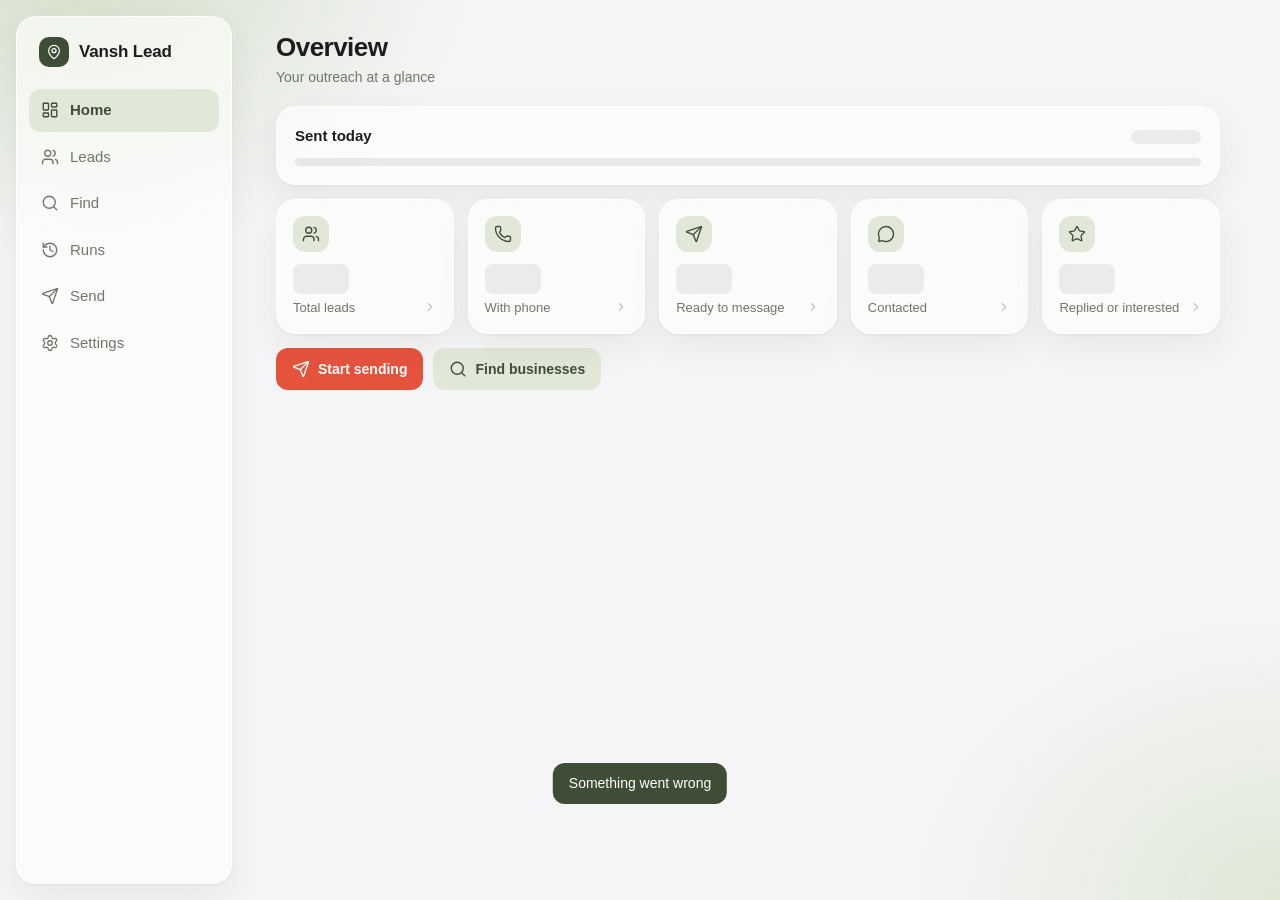
==== commit 862dcd51: "update" ====
--- a/static/index.html
+++ b/static/index.html
@@ -1,149 +1,15 @@
 <!doctype html><html lang="en"><head><meta charset="utf-8">
 <meta name="viewport" content="width=device-width,initial-scale=1,viewport-fit=cover"><meta name="theme-color" content="#f6f4ee"><title>Vansh Lead</title>
-<script src="static/lucide.js"></script>
-<style>
-:root{--bg:#f6f4ee;--sage:#7d8f6e;--sd:#3f4d37;--sl:#e1e8d8;--ink:#232a1f;--mut:#6f7866;--tom:#e5533d;--glass:rgba(255,255,255,.62);--ln:rgba(255,255,255,.8)}
-[hidden]{display:none!important}
-*{box-sizing:border-box;-webkit-tap-highlight-color:transparent}
-body {
-    margin: 0;
-    font-family: -apple-system, BlinkMacSystemFont, "SF Pro Display",
-                 "SF Pro Text", "Helvetica Neue", Arial, sans-serif;
-    font-size: 15px;
-    line-height: 1.5;
-    color: #1d1d1f;
-    background: #f5f5f7;
-    min-height: 100vh;
-    font-feature-settings: "tnum";
-    -webkit-font-smoothing: antialiased;
-    -moz-osx-font-smoothing: grayscale;
-}
-body::before{content:"";position:fixed;inset:0;z-index:-1;background:radial-gradient(560px 420px at 6% -4%,#d5dfc9,transparent 70%),radial-gradient(520px 400px at 100% 100%,#dfe7d5,transparent 70%)}
-i[data-lucide],svg.lucide{width:18px;height:18px;stroke-width:1.8;flex:none}
-.glass{background:var(--glass);backdrop-filter:blur(22px) saturate(150%);-webkit-backdrop-filter:blur(22px) saturate(150%);border:1px solid var(--ln);border-radius:20px;box-shadow:0 1px 2px rgba(40,55,30,.05),0 12px 32px rgba(40,55,30,.07)}
-nav{position:fixed;z-index:20;left:16px;top:16px;bottom:16px;width:216px;padding:18px 12px;display:flex;flex-direction:column;gap:4px}
-.brand{display:flex;align-items:center;gap:10px;font-weight:700;font-size:17px;margin:2px 10px 18px;letter-spacing:-.01em}
-.logo{width:30px;height:30px;border-radius:10px;background:var(--sd);color:#fff;display:grid;place-items:center}.logo i,.logo svg{width:16px;height:16px}
-nav button{all:unset;cursor:pointer;display:flex;align-items:center;gap:11px;padding:10px 12px;border-radius:12px;color:var(--mut);font-weight:500;transition:.15s}
-nav button:hover{background:rgba(255,255,255,.6)}nav button.on{background:var(--sl);color:var(--sd);font-weight:600}
-main{margin-left:248px;padding:28px 28px 40px;max-width:1000px}
-.top{display:flex;justify-content:space-between;align-items:center;margin-bottom:18px;gap:12px}h1{font-size:26px;letter-spacing:-.02em;margin:0;font-weight:700}.sub{color:var(--mut);font-size:14px}
-.btn{all:unset;box-sizing:border-box;cursor:pointer;display:inline-flex;align-items:center;justify-content:center;gap:8px;height:42px;padding:0 16px;border-radius:12px;font-weight:600;font-size:14px;background:var(--tom);color:#fff;transition:.15s;text-align:center}
-.btn:active{transform:scale(.97)}.btn.sage{background:var(--sd)}.btn.soft{background:var(--sl);color:var(--sd)}.btn.ghost{background:transparent;color:var(--mut);height:36px;font-weight:500}.btn.sm{height:34px;padding:0 12px;font-size:13px}.btn.block{width:100%}
-.btn[disabled]{opacity:.5;pointer-events:none}
-input,select,textarea{font:inherit;color:var(--ink);width:100%;padding:11px 13px;border-radius:12px;border:1px solid rgba(63,77,55,.14);background:rgba(255,255,255,.75);outline:none;transition:.15s}
-input:focus,select:focus,textarea:focus{border-color:var(--sage);box-shadow:0 0 0 4px rgba(125,143,110,.18)}label{font-size:13px;font-weight:600;color:var(--sd);display:block;margin:0 0 6px}
-.field{margin-bottom:14px}.pad{padding:18px}.grid{display:grid;grid-template-columns:repeat(auto-fit,minmax(170px,1fr));gap:14px;margin-bottom:14px}
-.stat{padding:16px}.stat .ico{width:36px;height:36px;border-radius:12px;background:var(--sl);color:var(--sd);display:grid;place-items:center;margin-bottom:12px}
-.stat b{font-size:30px;font-weight:700;letter-spacing:-.02em;display:block;line-height:1.1}.stat span{color:var(--mut);font-size:13px}
-.bar{height:8px;border-radius:9px;background:rgba(63,77,55,.1);overflow:hidden;margin-top:10px}.bar i{display:block;height:100%;border-radius:9px;background:var(--sage);transition:width .5s}
-.tools{display:flex;gap:10px;margin-bottom:14px;flex-wrap:wrap}.tools .grow{flex:1 1 220px;position:relative}.grow svg,.grow i{position:absolute;left:13px;top:12px;color:var(--mut)}.grow input{padding-left:40px}
-.list{padding:6px}.lead{display:flex;align-items:center;gap:12px;padding:12px;border-radius:14px}.lead+.lead{border-top:1px solid rgba(63,77,55,.07)}
-.av{width:42px;height:42px;border-radius:14px;background:var(--sl);color:var(--sd);display:grid;place-items:center;font-weight:700;flex:none}
-.lead .t{flex:1;min-width:0}.lead b{display:block;white-space:nowrap;overflow:hidden;text-overflow:ellipsis;font-weight:600}.lead small{color:var(--mut);display:block;white-space:nowrap;overflow:hidden;text-overflow:ellipsis}
-.score{font-size:12px;font-weight:700;color:var(--sd);background:var(--sl);border-radius:8px;padding:2px 8px}.score.hi{background:var(--sd);color:#fff}
-.chip{appearance:none;-webkit-appearance:none;width:auto;padding:6px 12px;border-radius:99px;font-size:12px;font-weight:600;background:rgba(255,255,255,.8);cursor:pointer}
-.focus{padding:24px;text-align:left}.focus h2{font-size:24px;margin:10px 0 4px;letter-spacing:-.02em}.meta{display:flex;gap:8px;align-items:center;color:var(--mut);font-size:14px;margin:4px 0}
-.preview{background:rgba(255,255,255,.7);border-radius:14px;padding:14px;margin:16px 0;font-size:14px;color:var(--ink);white-space:pre-wrap}
-.acts{display:grid;grid-template-columns:1fr 1fr;gap:10px;margin-top:10px}.acts .btn.block:first-child{grid-column:1/-1}
-.empty{text-align:center;color:var(--mut);padding:44px 20px}.empty i,.empty svg{width:34px;height:34px;margin-bottom:10px;color:var(--sage)}
-.chips{display:flex;gap:8px;flex-wrap:wrap;margin-top:8px}.chips button{all:unset;cursor:pointer;padding:6px 12px;border-radius:99px;background:var(--sl);color:var(--sd);font-size:13px;font-weight:500}
-.spinner{width:18px;height:18px;border-radius:50%;border:2.5px solid var(--sl);border-top-color:var(--sd);animation:sp .8s linear infinite;flex:none}@keyframes sp{to{transform:rotate(360deg)}}
-#toast{position:fixed;inset:auto;left:50%;bottom:96px;top:auto;right:auto;margin:0;border:0;width:max-content;height:auto;overflow:visible;transform:translate(-50%,20px);background:var(--sd);color:#fff;padding:10px 16px;border-radius:12px;font-size:14px;opacity:0;pointer-events:none;transition:.25s;max-width:calc(100% - 24px)}#toast.on{opacity:1;transform:translate(-50%,0);pointer-events:auto}#toast button{all:unset;cursor:pointer;color:#ff9b8a;font-weight:700;margin-left:12px}
-dialog{border:0;padding:0;background:transparent;max-width:520px;width:calc(100% - 24px);margin:auto}dialog::backdrop{background:rgba(35,42,31,.35);backdrop-filter:blur(6px)}dialog .glass{background:rgba(250,249,244,.92);padding:20px}
-dialog.wide{max-width:640px}
-#login{position:fixed;inset:0;z-index:50;display:grid;place-items:center;background:var(--bg)}#login .glass{width:min(360px,90%);padding:26px}
-.mbar{display:none}
-@media(max-width:800px){
- nav{inset:auto 12px calc(12px + env(safe-area-inset-bottom)) 12px;width:auto;flex-direction:row;padding:6px;border-radius:24px;gap:2px;justify-content:space-between}.brand{display:none}
- nav button{flex:1;flex-direction:column;gap:2px;font-size:11px;padding:8px 2px;justify-content:center;align-items:center;border-radius:18px}
- main{margin:0;padding:calc(14px + env(safe-area-inset-top)) 16px 110px}h1{font-size:23px}.grid{grid-template-columns:1fr 1fr;gap:12px}
- dialog{margin:auto 0 0;width:100%;max-width:none}dialog .glass{border-radius:26px 26px 0 0;padding-bottom:calc(20px + env(safe-area-inset-bottom))}#toast{bottom:104px}}
-.sheet{max-height:86vh;overflow:auto;overscroll-behavior:contain}.kv{display:flex;gap:12px;padding:11px 0;border-top:1px solid rgba(63,77,55,.08)}.kv>svg,.kv>i{color:var(--sage);margin-top:2px}
-.kv small{display:block;color:var(--mut);font-size:12px}.kv a{color:var(--sd);word-break:break-all}.qa{display:grid;grid-template-columns:repeat(auto-fit,minmax(96px,1fr));gap:8px;margin:16px 0}
-.tl{list-style:none;margin:0;padding:0}.tl li{display:flex;gap:12px;padding:7px 0;font-size:14px}.tl time{color:var(--mut);font-size:12px;min-width:48px;padding-top:2px}.tl .w{color:var(--tom)}
-.acts3{display:grid;grid-template-columns:repeat(3,1fr);gap:6px;margin-top:6px}.chev{display:none;color:var(--mut)}.lead{cursor:pointer}.lead:hover{background:rgba(255,255,255,.55)}
-@media(max-width:800px){.lead .rowact{display:none}.chev{display:block}}
-.seg{display:flex;gap:4px;padding:4px;border-radius:14px;background:rgba(255,255,255,.55);backdrop-filter:blur(14px);margin-bottom:14px}
-.seg button{all:unset;flex:1;text-align:center;padding:9px 4px;border-radius:11px;font-weight:600;font-size:13px;cursor:pointer;color:var(--mut)}.seg .on{background:#fff;color:var(--sd);box-shadow:0 1px 5px rgba(40,55,30,.14)}
-.pager{display:flex;align-items:center;justify-content:space-between;margin-bottom:14px}.pager .btn{width:40px;padding:0}.pager b{font-size:14px}
-.who{display:flex;gap:14px;align-items:center}.who .av{width:52px;height:52px;font-size:20px}.who h2{margin:0;font-size:21px;letter-spacing:-.02em}
-.lbl{font-size:12px;font-weight:600;color:var(--mut);text-transform:uppercase;letter-spacing:.06em;margin:18px 0 8px}
-.bubble{background:#e4ecd9;border-radius:18px 18px 4px 18px;padding:12px 14px;font-size:14px;white-space:pre-wrap;margin-left:auto;max-width:94%}
-.steps{display:flex;margin:20px 0 14px}.stp{flex:1;text-align:center;font-size:12px;color:var(--mut);font-weight:500;position:relative}
-.stp .n{width:30px;height:30px;border-radius:50%;background:var(--sl);color:var(--sd);display:grid;place-items:center;margin:0 auto 6px;font-weight:700;font-size:13px}
-.stp.on{color:var(--ink);font-weight:600}.stp.on .n{background:var(--sd);color:#fff}.stp.ok .n{background:var(--sage);color:#fff}
-.big{height:52px;font-size:16px;border-radius:14px}.hint{text-align:center;color:var(--mut);font-size:13px;margin:10px 0 0}
-.alt{display:flex;gap:8px;justify-content:center;margin-top:16px;flex-wrap:wrap}
-
-/* ---------- performance / polish additions ---------- */
-.pg{animation:pgin .2s ease-out}
-@keyframes pgin{from{opacity:0;transform:translateY(6px)}}
-.sk{display:inline-block;vertical-align:middle;position:relative;overflow:hidden;border-radius:8px;background:rgba(63,77,55,.09);color:transparent!important;pointer-events:none;user-select:none}
-.sk::after{content:"";position:absolute;inset:0;transform:translateX(-100%);background:linear-gradient(90deg,transparent,rgba(255,255,255,.6),transparent);animation:shim 1.25s ease-in-out infinite}
-@keyframes shim{to{transform:translateX(100%)}}
-.skrow{display:flex;align-items:center;gap:12px;padding:12px}.skrow+.skrow{border-top:1px solid rgba(63,77,55,.07)}
-.busy{opacity:.55;transition:opacity .15s}
-dialog[open]{animation:dlgin .24s cubic-bezier(.2,.8,.2,1)}
-dialog[open]::backdrop{animation:bdin .24s ease-out}
-dialog.out{animation:dlgout .17s ease-in forwards}
-dialog.out::backdrop{animation:bdout .17s ease-in forwards}
-@keyframes dlgin{from{opacity:0;transform:translateY(14px) scale(.97)}}
-@keyframes dlgout{to{opacity:0;transform:translateY(10px) scale(.98)}}
-@keyframes bdin{from{opacity:0}}@keyframes bdout{to{opacity:0}}
-@keyframes sheetin{from{transform:translateY(100%)}}@keyframes sheetout{to{transform:translateY(100%)}}
-.grab{display:none;width:40px;height:4px;border-radius:9px;background:rgba(63,77,55,.22);margin:-8px auto 14px}
-@media(max-width:800px){dialog[open]{animation-name:sheetin;animation-duration:.3s}dialog.out{animation-name:sheetout}.grab{display:block}}
-@media(prefers-reduced-motion:reduce){.sk::after{animation:none}.pg,dialog[open],dialog[open]::backdrop,dialog.out,dialog.out::backdrop{animation-duration:.01s}}
-.brow{background:rgba(255,255,255,.6);border:1px solid rgba(63,77,55,.1);border-radius:16px;padding:14px;margin-bottom:10px}
-.brow .bh{display:flex;justify-content:space-between;align-items:center;margin-bottom:10px}
-.r2{display:grid;grid-template-columns:1fr 1fr;gap:10px}
-@media(max-width:520px){.r2{grid-template-columns:1fr}}
-.pv{border:1px solid rgba(63,77,55,.1);border-radius:16px;background:rgba(255,255,255,.5);margin-top:14px;overflow:hidden}
-.pv .ph{display:flex;justify-content:space-between;align-items:center;gap:8px;padding:10px 14px;font-size:13px;font-weight:600;color:var(--sd);border-bottom:1px solid rgba(63,77,55,.08)}
-.pv .pl{max-height:190px;overflow:auto;overscroll-behavior:contain}
-.pr{display:flex;align-items:center;gap:10px;padding:9px 14px;font-size:13px}.pr+.pr{border-top:1px solid rgba(63,77,55,.07)}
-.pr .t{flex:1;min-width:0}.pr b{display:block;white-space:nowrap;overflow:hidden;text-overflow:ellipsis;font-weight:600}.pr small{display:block;color:var(--mut);white-space:nowrap;overflow:hidden;text-overflow:ellipsis}
-.tg{display:flex;gap:4px;flex-wrap:wrap;justify-content:flex-end;max-width:46%}
-.tag{font-size:11px;font-weight:700;padding:2px 8px;border-radius:99px;background:var(--sl);color:var(--sd);white-space:nowrap}.tag.w{background:#fbe6cf;color:#9a5b12}.tag.e{background:#fbdcd6;color:#b23a26}
-.err{background:#fbdcd6;color:#8f2d1c;padding:10px 12px;border-radius:12px;font-size:13px;margin-top:12px}
-.ck{display:flex;gap:8px;align-items:center;font-weight:500;margin:12px 0 0;cursor:pointer}.ck input{width:auto;margin:0}
-.wl{text-align:left;font-size:13px;color:#9a5b12;background:#fbe6cf;border-radius:12px;padding:10px 12px;margin-top:12px}
-
-.cb{width:22px;height:22px;border-radius:7px;border:2px solid rgba(63,77,55,.3);flex:none;display:grid;place-items:center;font-size:13px;color:#fff;background:rgba(255,255,255,.7)}
-.cb.on{background:var(--sd);border-color:var(--sd)}.cb.on::after{content:"✓"}
-.lead.sel{background:rgba(225,232,216,.75)}
-#p-leads{padding-bottom:90px}
-.selbar{position:fixed;z-index:25;left:248px;right:28px;bottom:20px;max-width:944px;padding:12px 14px;display:flex;flex-direction:column;gap:8px}
-.selrow{display:flex;align-items:center;justify-content:space-between;gap:8px}.selrow select{flex:1}
-@media(max-width:800px){.selbar{left:12px;right:12px;bottom:calc(88px + env(safe-area-inset-bottom))}}
-
-.pulse{position:relative}.pulse::after{content:"";position:absolute;inset:-4px;border-radius:18px;border:2px solid var(--sage);animation:pl 1.2s ease-out infinite}
-@keyframes pl{to{transform:scale(1.3);opacity:0}}
-.fly{animation:fly .4s ease-in forwards}@keyframes fly{to{opacity:0;transform:translateX(70px) rotate(3deg) scale(.95)}}
-.cin{animation:cin .35s cubic-bezier(.2,.8,.2,1)}@keyframes cin{from{opacity:0;transform:translateX(-40px) scale(.97)}}
-.mth{width:44px;height:44px;border-radius:10px;object-fit:cover;background:var(--sl);flex:none}
-
-.msum{display:flex;align-items:center;gap:10px;cursor:pointer;list-style:none}.msum::-webkit-details-marker{display:none}
-details[open]>.msum .chev svg{transform:rotate(180deg)}
-.mg{display:grid;grid-template-columns:repeat(auto-fill,minmax(84px,1fr));gap:8px;margin-top:14px}
-.mt{position:relative;aspect-ratio:1;border-radius:14px;overflow:hidden;background:var(--sl);cursor:pointer;display:grid;place-items:center;color:var(--sd)}
-.mt img{width:100%;height:100%;object-fit:cover;display:block}
-.mt.off img,.mt.off .vd{opacity:.4}
-.mt .vd svg{width:30px;height:30px}
-.mt .cb{position:absolute;left:6px;bottom:6px}
-.mt .x{all:unset;cursor:pointer;position:absolute;top:5px;right:5px;width:24px;height:24px;border-radius:50%;background:rgba(35,42,31,.6);color:#fff;display:grid;place-items:center}.mt .x svg{width:14px;height:14px}
-.mt.add{border:2px dashed rgba(63,77,55,.25);background:transparent}
-
-/* ---------- global status pill ---------- */
-#wpill{all:unset;box-sizing:border-box;cursor:pointer;position:fixed;z-index:30;top:calc(12px + env(safe-area-inset-top));right:16px;display:flex;align-items:center;gap:7px;height:32px;padding:0 13px;border-radius:99px;font:600 12px/1 -apple-system,BlinkMacSystemFont,"SF Pro Text",Arial,sans-serif;color:var(--sd);background:var(--glass);-webkit-backdrop-filter:blur(18px);backdrop-filter:blur(18px);border:1px solid var(--ln);box-shadow:0 4px 14px rgba(40,55,30,.1)}
-#wpill .dot{width:8px;height:8px;border-radius:50%;background:#58a05f;flex:none}
-#wpill.warn{background:#fbe6cf;color:#9a5b12;border-color:#f0cfa6}#wpill.warn .dot{background:#d98a2b}
-.tl .u{color:#9a5b12}
-main{padding-top:62px}
-@media(max-width:800px){main{padding-top:calc(54px + env(safe-area-inset-top))}}
-
-</style></head><body>
+<script src="/static/lucide.js?v=0.0.1"></script>
+<link rel="stylesheet" href="/static/css/base.css?v=0.0.1">
+<link rel="stylesheet" href="/static/css/layout.css?v=0.0.1">
+<link rel="stylesheet" href="/static/css/dash.css?v=0.0.1">
+<link rel="stylesheet" href="/static/css/leads.css?v=0.0.1">
+<link rel="stylesheet" href="/static/css/send.css?v=0.0.1">
+<link rel="stylesheet" href="/static/css/media.css?v=0.0.1">
+<link rel="stylesheet" href="/static/css/settings.css?v=0.0.1">
+<link rel="stylesheet" href="/static/css/dialogs.css?v=0.0.1">
+</head><body>
 <div id="login" hidden><div class="glass"><div class="brand" style="margin:0 0 20px"><span class="logo"><i data-lucide="map-pin"></i></span>Vansh Lead</div>
 <div class="field"><label>Admin password</label><input id="pw" type="password" autocomplete="current-password" onkeydown="event.key=='Enter'&&login()"></div>
 <p id="le" class="sub" style="color:var(--tom);margin:-6px 0 12px"></p><button class="btn block" onclick="login()">Sign in</button></div></div>
@@ -153,542 +19,16 @@
 <datalist id="cats"><option value="real estate"><option value="pg"><option value="gym"><option value="clinic"><option value="salon"><option value="restaurant"><option value="school"><option value="shop"></datalist>
 <dialog id="dlg" class="wide"><div class="glass sheet" id="adc"></div></dialog>
 <dialog id="dlg2"><div class="glass sheet" id="pdc"></div></dialog>
-<script>
-/* ============ helpers ============ */
-const $=s=>document.querySelector(s),esc=s=>String(s??'').replace(/[&<>"']/g,c=>({'&':'&amp;','<':'&lt;','>':'&gt;','"':'&quot;',"'":'&#39;'}[c]));
-const ic=n=>`<i data-lucide="${n}"></i>`,draw=()=>{try{lucide.createIcons()}catch(e){}},enc=encodeURIComponent,
-ST=['new','messaged','replied','interested','not_interested','bad_number','do_not_contact'],GRAB='<div class="grab"></div>',D1=$('#dlg'),D2=$('#dlg2');
-const TABS=[['dash','layout-dashboard','Home'],['leads','users','Leads'],['find','search','Find'],['runs','history','Runs'],['send','send','Send'],['set','settings','Settings']];
-const sk=(w,h,x='')=>`<span class="sk" style="width:${w};height:${h};${x}"></span>`;
-const skRows=n=>Array.from({length:n},(_,i)=>`<div class="skrow">${sk('42px','42px','border-radius:14px')}<div style="flex:1">${sk([62,48,70,55,66,44,58][i%7]+'%','14px','display:block;margin-bottom:6px')}${sk('38%','11px','display:block')}</div>${sk('34px','20px')}</div>`).join('');
-const head=(t,s,a='')=>`<div class="top"><div><h1>${t}</h1><div class="sub">${s}</div></div>${a}</div>`;
-function paint(el,h,nd){if(!el||el._h===h)return;el._h=h;el.innerHTML=h;if(!nd)draw()}
-function setv(id,v){const e=$('#'+id);if(!e)return;e.classList.remove('sk');e.removeAttribute('style');e.textContent=v}
-const initial=n=>esc(((n||'')[0]||'?').toUpperCase());
-function toast(m,u){const t=$('#toast');window._u=u;t.innerHTML=esc(m)+(u?' <button data-a="undo">Undo</button>':'');t.classList.add('on');try{if(t.matches(':popover-open'))t.hidePopover();t.showPopover()}catch(e){}clearTimeout(t.h);t.h=setTimeout(()=>t.classList.remove('on'),u?6000:2600)}
-
-/* ============ network + cache ============ */
-let tab='',PT=0,PA=null,PK=0,DS=0,RT=0,LV=0;
-const C=new Map(),INF=new Map(),SC={},INIT={};
-async function api(p,m='GET',b,o={}){
- let r;try{r=await fetch('/api/'+p,{method:m,headers:{'Content-Type':'application/json'},body:b?JSON.stringify(b):undefined,signal:o.signal})}
- catch(e){if(e&&e.name=='AbortError')throw 0;throw new Error('Network error. Check your connection.')}
- if(r.status==401){$('#login').hidden=false;$('#wpill').hidden=true;clearTimeout(SPT);stopPoll();throw 0}if(r.status==204)return null;
- let j=null;try{j=await r.json()}catch(e){}
- if(!r.ok)throw new Error((j&&j.error)||'Something went wrong');return j}
-function fetchC(p,o={}){
- const run=async()=>{const d=await api(p,'GET',null,{signal:o.signal}),s=JSON.stringify(d),c=C.get(p),changed=!c||c.s!==s;C.set(p,{d,s,t:Date.now(),x:false});if(p.startsWith('leads?')){LV++;pruneLeads()}return{d,changed}};
- if(o.signal)return run();
- if(INF.has(p))return INF.get(p);
- const pr=run().finally(()=>INF.delete(p));INF.set(p,pr);return pr}
-async function swr(p,o){
- const c=C.get(p);let shown=false;
- if(c){o.render(c.d,true);shown=true;if(!c.x&&Date.now()-c.t<(o.ttl??20000))return c.d}
- const r=await fetchC(p,{signal:o.signal});
- if(o.ok&&!o.ok())return r.d;
- if(!shown||r.changed)o.render(r.d,false);return r.d}
-function put(p,d){const c=C.get(p);C.set(p,{d,s:JSON.stringify(d),t:c?c.t:Date.now(),x:c?c.x:false});if(p.startsWith('leads?'))LV++}
-const stale=re=>{for(const[k,c]of C)if(re.test(k))c.x=true};
-const afterMut=()=>stale(/^(stats|queue|leads)/),afterJob=()=>stale(/^(stats|queue|leads|runs|settings)/);
-function pruneLeads(){const ks=[...C].filter(([k])=>k.startsWith('leads?')).sort((a,b)=>a[1].t-b[1].t);while(ks.length>12)C.delete(ks.shift()[0])}
-function patchLeadCaches(id,patch){id=String(id);
- for(const[k,c]of C){if(k.startsWith('leads?')&&c.d&&c.d.items){let hit=0;const items=c.d.items.map(l=>String(l.id)==id?(hit=1,Object.assign({},l,patch)):l);if(hit)put(k,Object.assign({},c.d,{items}))}
-  else if(k=='leads/'+enc(id)&&c.d)put(k,Object.assign({},c.d,patch))}
- const m=LP.items.findIndex(l=>String(l.id)==id);if(m>=0)LP.items[m]=Object.assign({},LP.items[m],patch)}
-function dropLead(id){id=String(id);const snap=LP.items.slice(),tot=LP.total;LP.items=LP.items.filter(l=>String(l.id)!=id);LP.total=Math.max(0,LP.total-1);
- for(const k of[...C.keys()])if(k.startsWith('leads?'))C.delete(k);return[snap,tot]}
-function findLead(id){id=String(id);return LP.items.find(l=>String(l.id)==id)||null}
-
-/* ============ polling (single, abortable; ms may be a number or a function) ============ */
-function stopPoll(){clearTimeout(PT);if(PA)PA.abort();PA=null;PK++}
-function poller(fn,ms,now){stopPoll();const k=PK,ac=PA=new AbortController(),dl=()=>typeof ms=='function'?ms():ms;
- const tick=async()=>{if(k!==PK)return;if(document.hidden){PT=setTimeout(tick,Math.max(dl(),15000));return}let again=false;try{again=await fn(ac.signal)}catch(e){}if(k===PK&&again)PT=setTimeout(tick,dl())};
- PT=setTimeout(tick,now?0:dl())}
-
-/* ============ auth ============ */
-async function login(){try{await api('login','POST',{password:$('#pw').value});$('#login').hidden=true;C.clear();go('dash');pollStatus()}catch(e){$('#le').textContent=(e&&e.message)||'Could not sign in'}}
-
-/* ============ navigation ============ */
-$('nav').insertAdjacentHTML('beforeend',TABS.map(t=>`<button data-t="${t[0]}" data-a="go" data-v="${t[0]}">${ic(t[1])}<span>${t[2]}</span></button>`).join(''));
-const NB=[...document.querySelectorAll('nav button')],PG=[...document.querySelectorAll('.pg')];
-function go(t){if(tab)SC[tab]=scrollY;tab=t;stopPoll();if(t!='leads')selOff();
- NB.forEach(b=>b.classList.toggle('on',b.dataset.t==t));PG.forEach(p=>p.hidden=p.id!='p-'+t);
- if(!INIT[t]){INIT[t]=1;SH[t]()}scrollTo(0,SC[t]||0);
- LDR[t]().catch(e=>e&&toast(e.message))}
-const PP={dash:()=>'stats',leads:()=>lk(),runs:()=>'runs',send:()=>'queue',set:()=>'settings',find:()=>'settings'};
-function prefetch(t){const p=PP[t]();const c=C.get(p);if(c&&!c.x&&Date.now()-c.t<15000)return;fetchC(p).catch(()=>{})}
-$('nav').addEventListener('pointerover',e=>{const b=e.target.closest('button[data-t]');if(b&&b.dataset.t!=tab)prefetch(b.dataset.t)});
-document.addEventListener('visibilitychange',()=>{if(!document.hidden&&INIT[tab])LDR[tab]().catch(()=>{})});
-
-/* ============ dialogs ============ */
-function openDlg(d){if(!d.open)d.showModal()}
-function closeDlg(d){if(!d||!d.open||d.classList.contains('out'))return;DS++;clearTimeout(RT);d.classList.add('out');setTimeout(()=>{d.classList.remove('out');d.close()},170)}
-[D1,D2].forEach(d=>{let dn=false;d.addEventListener('pointerdown',e=>{dn=e.target===d});d.addEventListener('click',e=>{if(dn&&e.target===d)closeDlg(d);dn=false});d.addEventListener('cancel',e=>{e.preventDefault();closeDlg(d)})});
-function showSheet(h,keep){const s=$('#pdc'),y=s.scrollTop;s.innerHTML=h;draw();s.scrollTop=keep?y:0}
-const errSheet=m=>GRAB+`<div class="empty">${ic('alert-circle')}<div>${esc(m||'Something went wrong')}</div></div><button class="btn soft block" data-a="close">Close</button>`;
-
-/* ============ GLOBAL STATUS (WhatsApp + busy) ============ */
-let BUSY=null,WST={loaded:0},SPT=0,SPB=0,SPQ=0,JT=0,WB=0,PB=0,RF=0,RD=null,WS='';
-const SMS=()=>document.hidden?15000:1500;
-const busyMsg=()=>BUSY=='send'?'A WhatsApp send is running. Wait or stop it first.':BUSY=='find'?'A search is running. Wait for it to finish first.':'';
-const stMs=()=>document.hidden?30000:(BUSY||WS!='ready')?4000:10000;
-function pollStatus(){clearTimeout(SPT);if(!$('#login').hidden)return;if(SPB){SPQ=1;return}SPB=1;
- api('wa/status').then(applyStatus).catch(()=>{}).finally(()=>{SPB=0;if(SPQ){SPQ=0;pollStatus();return}if($('#login').hidden)SPT=setTimeout(pollStatus,stMs())})}
-document.addEventListener('visibilitychange',()=>{if(!document.hidden)pollStatus()});
-const drawIf=()=>{if(tab=='send'&&QM.loaded)drawSend()};
-function applyStatus(s){if(!s)return;WST=Object.assign({},s,{loaded:1});WS=s.status;BUSY=s.busy||null;
- if(SV&&SV.running&&BUSY!='send'&&Date.now()-(SV.t0||0)>6000)endSend();
- if(JR&&!BUSY&&Date.now()-JT>6000){JR=false;afterJob();if(tab=='find')poller(poll,3000,true)}
- if(tab=='find'&&BUSY=='find'&&!JR)poller(poll,3000,true);
- if(tab=='send'&&BUSY=='send'&&!(SV&&SV.running)){SJV=-1;poller(pollSend,SMS,true)}
- paintPill();paintBanner();drawIf();if(tab=='set')paintConn();if(tab=='find')updFind()}
-function paintPill(){const p=$('#wpill');if(!p)return;if(!WST.loaded||!$('#login').hidden){p.hidden=true;return}
- const m={ready:'WhatsApp connected',qr:'Scan QR',starting:'Starting...',error:'WhatsApp error'};
- p.hidden=false;p.className=WST.status=='ready'?'':'warn';
- paint(p,`<span class="dot"></span>${esc(m[WST.status]||'Checking...')}${BUSY=='find'?' · searching':BUSY=='send'?' · sending':''}`,1)}
-function paintBanner(){const b=$('#d-ban');if(!b)return;if(!WST.loaded){paint(b,'',1);return}
- const ok=WST.status=='ready',L={ready:'WhatsApp connected',qr:'WhatsApp needs a QR scan',starting:'WhatsApp is starting',error:'WhatsApp error'}[WST.status]||'Checking WhatsApp',
- t=BUSY=='send'?'A WhatsApp send is running':BUSY=='find'?'A search is running':L,
- sub=BUSY?L:ok?'Ready to send or search':'Tap Fix to open Settings',dst=BUSY=='send'?'send':BUSY=='find'?'find':'set';
- paint(b,`<div class="glass pad" style="margin-bottom:14px;display:flex;gap:12px;align-items:center${ok||BUSY?'':';background:#fbe6cf'}">${BUSY?'<div class="spinner"></div>':ic(ok?'check-circle-2':'alert-triangle')}<div style="flex:1;min-width:0"><b>${t}</b><div class="sub">${esc(sub)}</div></div><button class="btn soft sm" data-a="go" data-v="${dst}">${BUSY?'View':ok?'Open':'Fix'}</button></div>`)}
-function endSend(){SV=Object.assign({},SV,{running:false});drawIf();
- api('send/job?v=-1').then(j=>{if(j)SV=Object.assign({},j,{running:false});sendDone(SV);drawIf()}).catch(()=>sendDone(SV))}
-function sendDone(j){j=j||{};afterMut();stale(/^runs/);
- toast(`Send finished: ${j.sent||0} sent, ${j.unconfirmed||0} unconfirmed, ${j.failed||0} failed`);
- swr('queue',{ttl:0,render:onQueue}).catch(()=>{});swr('stats',{ttl:0,render:fillDash}).catch(()=>{})}
-
-/* ============ HOME ============ */
-const DT=[['users','Total leads','total'],['phone','With phone','with_phone'],['send','Ready to message','ready'],['message-circle','Contacted','contacted'],['star','Replied or interested','warm']];
-function shDash(){$('#p-dash').innerHTML=head('Overview','Your outreach at a glance')+`<div id="d-ban"></div><div class="glass pad" style="margin-bottom:14px"><div class="top" style="margin:0"><b>Sent today</b><span class="sub" id="d-st">${sk('70px','14px')}</span></div><div class="bar"><i id="d-bar" style="width:0"></i></div></div>
- <div class="grid">${DT.map((x,i)=>`<div class="glass stat"><div class="ico">${ic(x[0])}</div><b id="d${i}" class="sk" style="width:56px;height:30px;margin-bottom:4px"></b><span>${x[1]}</span></div>`).join('')}</div>
- <div class="tools"><button class="btn" data-a="go" data-v="send">${ic('send')}Start sending</button><button class="btn soft" data-a="go" data-v="find">${ic('search')}Find businesses</button></div>`;draw();paintBanner()}
-function fillDash(s){DT.forEach((t,i)=>setv('d'+i,s[t[2]]));setv('d-st',`${s.sent_today} of ${s.limit}`);const b=$('#d-bar');if(b)b.style.width=(s.limit?Math.min(100,s.sent_today/s.limit*100):0)+'%'}
-const loadDash=()=>swr('stats',{ttl:20000,render:fillDash});
-
-/* ============ LEADS (paged + multi-select) ============ */
-const LF={q:'',st:'',m:0},PS=50;let LS=0,LC=null,QT=0,SELM=0,SELALL=0,LBUSY=0;
-const SEL=new Set(),LP={items:[],total:0,more:false,key:'',busy:false};
-const lk=(q=LF.q,off=0)=>`leads?q=${enc(q)}&status=${LF.st}&mobile=${LF.m}&limit=${PS}&offset=${off}`;
-const isSel=id=>SELALL||SEL.has(String(id)),dropListCaches=()=>{for(const k of[...C.keys()])if(k.startsWith('leads?'))C.delete(k)};
-function shLeads(){$('#p-leads').innerHTML=head('Leads','Everything you have collected',`<div style="display:flex;gap:8px"><button class="btn soft" id="lselb" data-a="selmode">${ic('check-square')}Select</button><button class="btn" data-a="add">${ic('plus')}Add</button></div>`)+
- `<div class="tools"><div class="grow">${ic('search')}<input id="q" placeholder="Search name, phone, area or type" autocomplete="off"></div>
- <select id="st" class="chip" style="height:42px"><option value="">All statuses</option>${ST.map(s=>`<option>${s}</option>`).join('')}</select>
- <button id="mo" class="btn soft" data-a="mob">${ic('smartphone')}Mobile only</button></div><div id="lk" class="glass list">${skRows(7)}</div><div id="ll" class="glass list" hidden></div><div id="lft" style="padding:14px 0;text-align:center"></div>`;draw();
- $('#q').addEventListener('input',()=>{clearTimeout(QT);QT=setTimeout(()=>{const v=$('#q').value.trim();if(v==LF.q)return;LF.q=v;loadLeads()},250)});
- $('#st').addEventListener('change',e=>{LF.st=e.target.value;loadLeads()});
- new IntersectionObserver(es=>{if(es[0].isIntersecting)loadMore()},{rootMargin:'500px'}).observe($('#lft'))}
-const rowSig=l=>[l.id,l.name,l.category,l.phone,l.outreach,l.score,SELM?(isSel(l.id)?2:1):0].join('|');
-const rowHTML=l=>{const id=esc(l.id);return (SELM?`<span class="cb ${isSel(l.id)?'on':''}"></span>`:'')+`<div class="av">${initial(l.name)}</div><div class="t"><b>${esc(l.name)}</b><small>${esc(l.category)} · ${esc(l.phone||'No phone')} · ${esc(l.outreach)}</small></div>
- <span class="score ${l.score>=70?'hi':''}">${esc(l.score)}</span>`+(SELM?'':`<select class="chip rowact" data-a="st" data-id="${id}">${ST.map(s=>`<option ${s==l.outreach?'selected':''}>${s}</option>`).join('')}</select>
- <button class="btn ghost sm rowact" aria-label="Delete" data-a="del" data-id="${id}">${ic('trash-2')}</button><span class="chev">${ic('chevron-right')}</span>`)};
-function renderLeads(){const ll=$('#ll'),lkx=$('#lk'),M=ll._m||(ll._m=new Map()),d=LP.items;ll.classList.remove('busy');
- if(!d.length){M.clear();ll.textContent='';ll.hidden=true;lkx.hidden=false;lkx.innerHTML=`<div class="empty">${ic('inbox')}<div>No leads match yet</div></div>`;draw();paintFoot();selBar();return}
- lkx.hidden=true;ll.hidden=false;const seen=new Set();
- d.forEach((l,i)=>{const k=String(l.id),sig=rowSig(l);let r=M.get(k);
-  if(!r){const el=document.createElement('div');el.dataset.a='open';el.dataset.id=k;r={el,sig:null};M.set(k,r)}
-  if(r.sig!==sig){r.el.className='lead'+(SELM&&isSel(l.id)?' sel':'');r.el.innerHTML=rowHTML(l);r.sig=sig}
-  seen.add(k);const cur=ll.children[i];if(cur!==r.el)ll.insertBefore(r.el,cur||null)});
- for(const[k,r]of M)if(!seen.has(k)){r.el.remove();M.delete(k)}
- draw();paintFoot();selBar()}
-function paintFoot(){const f=$('#lft');if(!f)return;const n=LP.items.length;
- paint(f,!n?'':LP.more?`<button class="btn soft" data-a="more" ${LP.busy?'disabled':''}>${LP.busy?'Loading...':`Load more (${n} of ${LP.total})`}</button>`:`<span class="sub">${LP.total==1?'1 lead':'All '+LP.total+' leads shown'}</span>`,1)}
-function applyFirst(d,key){
- if(LP.key===key&&LP.items.length>PS){const seen=new Set(d.items.map(l=>String(l.id)));LP.items=d.items.concat(LP.items.slice(PS).filter(l=>!seen.has(String(l.id))))}   // keep pages already scrolled in
- else LP.items=d.items.slice();
- if(LP.key!==key){SEL.clear();SELALL=0}
- LP.key=key;LP.total=d.total;LP.more=LP.items.length<d.total;renderLeads()}
-function loadLeads(){
- const key=lk(),my=++LS;if(LC)LC.abort();LC=new AbortController();const ll=$('#ll');
- if(!C.has(key)){if(ll._m&&ll._m.size)ll.classList.add('busy');else{ll.hidden=true;$('#lk').hidden=false;$('#lk').innerHTML=skRows(7)}}
- return swr(key,{ttl:15000,signal:LC.signal,ok:()=>my===LS,render:d=>{if(my===LS)applyFirst(d,key)}}).catch(e=>{
-  if(e&&my===LS){ll.classList.remove('busy');toast(e.message);if(!ll._m||!ll._m.size){ll.hidden=true;$('#lk').hidden=false;$('#lk').innerHTML=`<div class="empty">${ic('alert-circle')}<div>Couldn't load leads</div><button class="btn soft sm" style="margin-top:12px" data-a="reload">Try again</button></div>`;draw()}}})}
-async function loadMore(){if(LP.busy||!LP.more||LP.key!==lk())return;LP.busy=true;paintFoot();const my=LS,key=LP.key,off=LP.items.length;
- try{const d=await api(lk(LF.q,off));if(my!==LS||LP.key!==key)return;
-  const seen=new Set(LP.items.map(l=>String(l.id))),add=d.items.filter(l=>!seen.has(String(l.id)));
-  LP.items=LP.items.concat(add);LP.total=d.total;LP.more=add.length>0&&LP.items.length<d.total;renderLeads()}
- catch(e){e&&toast(e.message)}finally{LP.busy=false;paintFoot();setTimeout(nearEnd,50)}}
-function nearEnd(){const f=$('#lft');if(f&&tab=='leads'&&LP.more&&f.getBoundingClientRect().top<innerHeight+500)loadMore()}
-
-/* ----- selection + bulk ----- */
-function selOn(){SELM=1;SEL.clear();SELALL=0;renderLeads()}
-function selOff(){if(!SELM)return;SELM=0;SEL.clear();SELALL=0;renderLeads()}
-function toggleSel(id){if(SELALL){LP.items.forEach(l=>SEL.add(String(l.id)));SELALL=0}SEL.has(id)?SEL.delete(id):SEL.add(id);renderLeads()}
-function selBar(){const b=$('#lsel'),btn=$('#lselb');if(btn)btn.className='btn '+(SELM?'sage':'soft');
- if(!SELM||tab!='leads'){b.hidden=true;return}
- const n=SELALL?LP.total:SEL.size,all=n>0&&n>=LP.items.length,canAll=!SELALL&&LP.more&&SEL.size>=LP.items.length&&n>0,dis=n&&!LBUSY?'':'disabled';
- b.hidden=false;paint(b,`<div class="selrow"><b>${n} selected</b>${canAll?`<button class="btn ghost sm" data-a="selmatch">Select all ${LP.total} matching</button>`:`<button class="btn ghost sm" data-a="selall">${all?'Clear':'Select all'+(LP.more?' loaded':'')}</button>`}</div>
- <div class="selrow"><select id="bst" class="chip" ${dis}><option value="">Set status...</option>${ST.map(s=>`<option>${s}</option>`).join('')}</select>
- <button class="btn sm" data-a="bulkdel" ${dis}>${ic('trash-2')}Delete</button><button class="btn soft sm" data-a="selmode">Done</button></div>`)}
-async function bulk(action,val){const n=SELALL?LP.total:SEL.size;if(!n||LBUSY)return;
- if(action=='delete'&&!confirm(`Delete ${n} lead${n==1?'':'s'}? This cannot be undone.`))return;
- const body=SELALL?{action,outreach:val,all:true,q:LF.q,status:LF.st,mobile:LF.m}:{action,outreach:val,ids:[...SEL]};
- LBUSY=1;selBar();$('#ll').classList.add('busy');
- try{const r=await api('leads/bulk','POST',body);afterMut();dropListCaches();toast(action=='delete'?`Deleted ${r.n}`:`Updated ${r.n}`);
-  SEL.clear();SELALL=0;LP.key='';await loadLeads()}
- catch(e){e&&toast(e.message)}finally{LBUSY=0;$('#ll').classList.remove('busy');selBar()}}
-
-/* ----- single-row actions ----- */
-async function upd(id,o){patchLeadCaches(id,{outreach:o});renderLeads();
- try{await api('leads/'+enc(id),'PATCH',{outreach:o});afterMut();toast('Status updated')}catch(e){e&&toast(e.message);loadLeads()}}
-async function del(id){if(!confirm('Delete this lead?'))return;const[snap,tot]=dropLead(id);renderLeads();
- try{await api('leads/'+enc(id),'DELETE');afterMut();C.delete('leads/'+enc(id));toast('Deleted')}
- catch(e){LP.items=snap;LP.total=tot;renderLeads();e&&toast(e.message)}}
- 
-/* ----- lead detail ----- */
-const when=t=>t?new Date(String(t).replace(' ','T')).toLocaleString([],{day:'numeric',month:'short',hour:'2-digit',minute:'2-digit'}):'';
-const safe=u=>/^https?:\/\//i.test(u||'')?u:'',hm=t=>t?new Date(t).toLocaleTimeString([],{hour:'2-digit',minute:'2-digit',second:'2-digit'}):'';
-const kvSk=()=>`<div class="kv">${sk('18px','18px')}<div style="flex:1">${sk('30%','10px','display:block;margin-bottom:6px')}${sk('62%','14px','display:block')}</div></div>`;
-function leadSkel(pv){return GRAB+`<div style="display:flex;gap:14px;align-items:center"><div class="av" style="width:54px;height:54px;font-size:20px">${pv?initial(pv.name):sk('54px','54px','border-radius:14px')}</div><div style="min-width:0;flex:1">${pv?`<h1 style="font-size:20px">${esc(pv.name)}</h1><div class="sub">${esc(pv.category)} · score ${esc(pv.score)}</div>`:sk('60%','22px','display:block;margin-bottom:6px')+sk('40%','13px','display:block')}</div></div>
- <div class="qa">${sk('100%','42px','border-radius:12px')}${sk('100%','42px','border-radius:12px')}${sk('100%','42px','border-radius:12px')}</div>${sk('100%','44px','display:block;margin-bottom:14px;border-radius:12px')}${kvSk()}${kvSk()}${kvSk()}${kvSk()}
- <div class="tools" style="margin:14px 0 0"><button class="btn" disabled>Save</button><button class="btn soft" data-a="close">Close</button></div>`}
-function openLead(id){const my=++DS;clearTimeout(RT);showSheet(leadSkel(findLead(id)),0);openDlg(D2);const p='leads/'+enc(id);
- swr(p,{ttl:15000,ok:()=>my===DS&&D2.open,render:d=>{if(my===DS&&D2.open)fillLead(d)}}).catch(e=>{if(e&&my===DS)showSheet(errSheet(e.message))})}
-function fillLead(l){const w=safe(l.website),m=safe(l.maps_url),pn=$('#pn'),ps=$('#ps');
- const dn=pn&&pn.value!==pn.defaultValue?pn.value:null,dsv=ps&&ps.value!==ps.dataset.o?ps.value:null,id=esc(l.id);
- const kv=(i,k,v)=>v?`<div class="kv">${ic(i)}<div><small>${k}</small>${v}</div></div>`:'';
- showSheet(GRAB+`<div style="display:flex;gap:14px;align-items:center"><div class="av" style="width:54px;height:54px;font-size:20px">${initial(l.name)}</div><div style="min-width:0"><h1 style="font-size:20px">${esc(l.name)}</h1><div class="sub">${esc(l.category)} · score ${esc(l.score)}</div></div></div>
- <div class="qa">${l.link?`<a class="btn" target="_blank" rel="noopener" href="${esc(l.link)}">${ic('message-circle')}WhatsApp</a>`:''}${l.phone?`<a class="btn soft" href="tel:${esc(l.phone)}">${ic('phone')}Call</a>`:''}${m?`<a class="btn soft" target="_blank" rel="noopener" href="${esc(m)}">${ic('map')}Map</a>`:''}${w?`<a class="btn soft" target="_blank" rel="noopener" href="${esc(w)}">${ic('globe')}Website</a>`:''}</div>
- <div class="field"><label>Status</label><select id="ps" data-o="${esc(l.outreach)}">${ST.map(s=>`<option ${s==l.outreach?'selected':''}>${s}</option>`).join('')}</select></div>
- ${kv('smartphone','Phone',l.phone?esc(l.phone)+(l.is_mobile?' (mobile, WhatsApp-ready)':' (landline)'):'')}${kv('mail','Email',l.email?`<a href="mailto:${esc(l.email)}">${esc(l.email)}</a>`:'')}${kv('globe','Website',w?`<a target="_blank" rel="noopener" href="${esc(w)}">${esc(w)}</a>`:'')}
- ${kv('map-pin','Address',esc(l.address))}${kv('star','Rating',l.rating?esc(l.rating)+' from '+esc(l.reviews||0)+' reviews':'')}${kv('database','Source',esc(l.source)+' · '+esc(l.status||'active'))}
- ${kv('calendar','First seen',esc(when(l.first_seen)))}${kv('refresh-cw','Last seen',esc(when(l.last_seen)))}${kv('message-circle','Last contacted',esc(when(l.contacted_at)))}
- <div class="field" style="margin-top:12px"><label>Notes</label><textarea id="pn" rows="3">${esc(l.notes)}</textarea></div>
- ${(l.changes||[]).length?`<label>Recent changes</label><ul class="tl">${l.changes.map(c=>`<li><time>${esc(when(c.at))}</time><span>${esc(c.field)}: ${esc(c.old||'empty')} to ${esc(c.new||'empty')}</span></li>`).join('')}</ul>`:''}
- <div class="tools" style="margin:14px 0 0"><button class="btn" data-a="lsave" data-id="${id}">Save</button><button class="btn soft" data-a="front" data-id="${id}">${ic('arrow-up')}Send first</button><button class="btn soft" data-a="close">Close</button><button class="btn ghost" data-a="ldel" data-id="${id}">${ic('trash-2')}Delete</button></div>`,1);
- if(dn!=null)$('#pn').value=dn;if(dsv!=null)$('#ps').value=dsv}
-async function saveLead(id,btn){const o=$('#ps').value,n=$('#pn').value;btn.setAttribute('disabled','');
- try{await api('leads/'+enc(id),'PATCH',{outreach:o,notes:n});patchLeadCaches(id,{outreach:o,notes:n});afterMut();closeDlg(D2);toast('Saved');INIT.leads&&loadLeads()}
- catch(e){btn.removeAttribute('disabled');e&&toast(e.message)}}
-
-/* ============ ADD BUSINESSES ============ */
-const AD={m:'m',rows:[{}],bulk:'',skip:1,busy:0,res:null,err:'',pg:0,pgt:0,L:[],jerr:0,built:0};
-const norm=p=>String(p||'').replace(/\D/g,'').slice(-10);
-let EX=null,EXT=-1,AU=0;
-function existing(){const c=C.get('leads/phones');if(!c)return EX||new Set();if(EXT!==c.t){EX=new Set();for(const p of c.d){const n=norm(p);if(n.length>=7)EX.add(n)}EXT=c.t}return EX}
-function mk(o,x){const g=k=>String(o[k]??'').trim();return Object.assign({raw:o,name:g('name'),phone:g('phone'),category:g('category'),website:g('website'),address:g('address'),tags:[],dup:0,err:0},x)}
-function parseBulk(t){AD.jerr=0;t=t.trim();if(!t)return[];let j=null;try{j=JSON.parse(t)}catch(e){}
- if(j&&typeof j=='object'){return(Array.isArray(j)?j:[j]).map((o,i)=>{o=o&&typeof o=='object'?o:{};return mk(o,{json:1,src:i})})}
- if(/^[\[{]/.test(t))AD.jerr=1;
- return t.split(/\r?\n/).map(s=>s.trim()).filter(Boolean).map((line,i)=>{const p=line.split(/[,|\t]/).map(x=>x.trim());const o={name:p[0],phone:p[1]||''};
-  if(p[2])o.category=p[2];if(p[3])o.website=p[3];if(p.length>4){const a=p.slice(4).join(', ');if(a)o.address=a}return mk(o,{line,src:i})})}
-function entries(){
- if(AD.m=='m'){const L=[];AD.rows.forEach((r,i)=>{const o={name:(r.name||'').trim(),phone:(r.phone||'').trim()};['category','website','address'].forEach(k=>{const v=(r[k]||'').trim();if(v)o[k]=v});
-  if(o.name||o.phone||o.category||o.website||o.address)L.push(mk(o,{src:i}))});return L}
- return parseBulk(AD.bulk)}
-function annotate(L){const seen=new Set(),ex=existing();
- L.forEach(e=>{e.tags=[];e.dup=0;e.err=0;
-  if(!e.name){e.err=1;e.tags.push(['e','Missing name']);return}
-  const n=norm(e.phone);
-  if(!e.phone)e.tags.push(['w','No phone']);else if(n.length<10)e.tags.push(['w','Check phone']);
-  const key=n.length>=7?n:'nm:'+e.name.toLowerCase();
-  if(seen.has(key)){e.dup=1;e.tags.push(['w','Repeated in list'])}else seen.add(key);
-  if(n.length>=7&&ex.has(n)){e.dup=1;e.tags.push(['w','Already in leads'])}
-  if(!e.tags.length)e.tags.push(['','Ready'])})}
-const adValid=e=>!e.err&&!(AD.skip&&e.dup);
-function pvHTML(L){
- const jb=AD.jerr?`<div class="err" style="margin:10px 14px">This looks like JSON but could not be read. Check brackets, commas and quotes.</div>`:'';
- if(!L.length)return `<div class="pv"><div class="ph"><span>Preview</span><span class="sub">Nothing detected yet</span></div>${jb}<div class="pr sub" style="padding:18px 14px">${AD.m=='m'?'Fill in a business above to see it here.':'Paste your list above to see what was detected.'}</div></div>`;
- const ok=L.filter(adValid).length,wn=L.filter(e=>e.tags.some(t=>t[0])).length;
- return `<div class="pv"><div class="ph"><span>${L.length} detected · ${ok} will be added</span><span class="sub">${wn?wn+' with warnings':'All good'}</span></div>${jb}<div class="pl">${L.slice(0,100).map(e=>`<div class="pr"><div class="av" style="width:32px;height:32px;border-radius:10px;font-size:13px">${initial(e.name)}</div><div class="t"><b>${esc(e.name||'(no name)')}</b><small>${esc([e.phone,e.category].filter(Boolean).join(' · ')||'No details')}</small></div><div class="tg">${e.tags.map(t=>`<span class="tag ${t[0]}">${t[1]}</span>`).join('')}</div></div>`).join('')}${L.length>100?`<div class="pr sub">+ ${L.length-100} more</div>`:''}</div></div>`}
-const rowF=(r,i)=>`<div class="brow" data-i="${i}"><div class="bh"><b>Business ${i+1}</b><button class="btn ghost sm" aria-label="Remove business" data-a="adrm" data-i="${i}">${ic('trash-2')}</button></div>
- <div class="r2"><div class="field"><label>Name *</label><input data-f="name" value="${esc(r.name)}" autocomplete="off" placeholder="Ravi Realty"></div><div class="field"><label>Phone</label><input data-f="phone" value="${esc(r.phone)}" inputmode="tel" autocomplete="off" placeholder="98450 12345"></div></div>
- <div class="r2"><div class="field"><label>Category</label><input data-f="category" list="cats" value="${esc(r.category)}" autocomplete="off" placeholder="real estate"></div><div class="field"><label>Website</label><input data-f="website" value="${esc(r.website)}" inputmode="url" autocomplete="off" placeholder="https://"></div></div>
- <div class="field" style="margin:0"><label>Address</label><input data-f="address" value="${esc(r.address)}" autocomplete="off" placeholder="Area, city"></div></div>`;
-function adRows(){const el=$('#adrows');if(el){el.innerHTML=AD.rows.map(rowF).join('');draw()}}
-function adBody(){const b=$('#adbody');
- if(AD.m=='m'){b.innerHTML=`<div id="adrows"></div><button class="btn soft block" data-a="adadd">${ic('plus')}Add another business</button>`;adRows()}
- else{b.innerHTML=`<textarea id="adbulk" rows="7" placeholder="Ravi Realty, 98450 12345, real estate&#10;Green PG | 98765 43210 | pg">${esc(AD.bulk)}</textarea><p class="sub" style="margin:8px 0 0">One per line: <b>Name, phone, type</b> (optionally add , website, address). Commas, pipes or tabs work. You can also paste a JSON array.</p>`;draw()}}
-function adFoot(){const f=$('#adft');if(!f)return;
- if(AD.busy){paint(f,`<div class="bar"><i style="width:${AD.pgt?Math.round(AD.pg/AD.pgt*100):0}%"></i></div><p class="sub" style="margin:8px 0 0">Adding ${AD.pg} of ${AD.pgt}...</p>`,1);return}
- const n=AD.L.filter(adValid).length,dc=AD.L.filter(e=>e.dup).length;
- paint(f,`${AD.err?`<div class="err">${esc(AD.err)}</div>`:''}${dc?`<label class="ck"><input type="checkbox" id="adskip" ${AD.skip?'checked':''}>Skip duplicates (${dc})</label>`:''}
- <div class="tools" style="margin:14px 0 0;justify-content:flex-end"><button class="btn soft" data-a="close">Cancel</button><button class="btn" data-a="adgo" ${n?'':'disabled'}>${ic('plus')}Add ${n} ${n==1?'business':'businesses'}</button></div>`)}
-function adUpdate(){AD.L=entries();annotate(AD.L);
- const nm=AD.rows.filter(r=>ADK.some(k=>(r[k]||'').trim())).length;
- const a=$('#adn-m'),b=$('#adn-b');if(a)a.textContent=nm?'('+nm+')':'';if(b)b.textContent=AD.m=='b'?(AD.L.length?'('+AD.L.length+')':''):(AD.bulk.trim()?'•':'');
- paint($('#adpv'),pvHTML(AD.L),1);adFoot()}
-const ADK=['name','phone','category','website','address'];
-const adSched=()=>{if(!AU)AU=requestAnimationFrame(()=>{AU=0;adUpdate()})};
-function adBuild(){
- if(AD.res){const r=AD.res;$('#adc').innerHTML=GRAB+`<div class="empty" style="padding:24px 10px 10px">${ic('check-circle-2')}<h1 style="font-size:20px;margin:0 0 6px">Done</h1><div class="sub">${r.added} added · ${r.updated} updated${r.skipped?' · '+r.skipped+' left in the form':''}</div></div>
-  ${r.warnings.length?`<div class="wl"><b>${r.warnings.length} warning${r.warnings.length==1?'':'s'}</b><br>${r.warnings.slice(0,5).map(w=>esc(typeof w=='string'?w:JSON.stringify(w))).join('<br>')}${r.warnings.length>5?'<br>and more...':''}</div>`:''}
-  <div class="tools" style="margin:16px 0 0;justify-content:flex-end"><button class="btn soft" data-a="admore">${ic('plus')}Add more</button><button class="btn sage" data-a="close">Done</button></div>`;draw();return}
- AD.built=1;
- $('#adc').innerHTML=GRAB+`<div class="top" style="margin-bottom:12px"><div><h1 style="font-size:20px">Add businesses</h1><div class="sub">Add them by hand or paste a list.</div></div><button class="btn ghost sm" data-a="close" aria-label="Close">${ic('x')}</button></div>
- <div class="seg" id="adseg"><button data-a="adtab" data-v="m" class="${AD.m=='m'?'on':''}">Add manually <span id="adn-m"></span></button><button data-a="adtab" data-v="b" class="${AD.m=='b'?'on':''}">Bulk paste <span id="adn-b"></span></button></div>
- <div id="adbody"></div><div id="adpv"></div><div id="adft"></div>`;
- $('#adpv')._h=null;$('#adft')._h=null;draw();adBody();adUpdate()}
-function openAdd(){if(AD.res||!AD.built){AD.res=null;adBuild()}else adUpdate();openDlg(D1);
-  const k='leads/phones';if(!C.has(k)||C.get(k).x)fetchC(k).then(()=>{if(D1.open&&!AD.res)adUpdate()}).catch(()=>{});
- if(!C.has(k))fetchC(k).then(()=>{if(D1.open&&!AD.res)adUpdate()}).catch(()=>{});
- const f=D1.querySelector('input[data-f],textarea');f&&f.focus({preventScroll:true})}
-function adRemove(sent,L0){if(!sent.size)return;
- if(AD.m=='m'){const s=new Set([...sent].map(e=>e.src));AD.rows=AD.rows.filter((r,i)=>!s.has(i));if(!AD.rows.length)AD.rows.push({})}
- else{const rest=L0.filter(e=>!sent.has(e));AD.bulk=!rest.length?'':rest[0].json?JSON.stringify(rest.map(e=>e.raw),null,1):rest.map(e=>e.line).join('\n')}}
-async function adGo(){if(AD.busy)return;AD.L=entries();annotate(AD.L);const L0=AD.L,L=L0.filter(adValid);if(!L.length)return;
- AD.busy=1;AD.err='';AD.pgt=L.length;AD.pg=0;const body=$('#adbody');body.inert=true;adFoot();
- const agg={added:0,updated:0,warnings:[],skipped:0},sent=new Set();let failed=false;
- try{for(let i=0;i<L.length;i+=20){const ch=L.slice(i,i+20),r=await api('leads','POST',ch.map(e=>e.raw));
-   agg.added+=(r&&r.added)||0;agg.updated+=(r&&r.updated)||0;((r&&r.warnings)||[]).forEach(w=>agg.warnings.push(w));ch.forEach(e=>sent.add(e));AD.pg=Math.min(L.length,i+20);adFoot()}}
- catch(e){failed=true;AD.err=(e&&e.message)||'';if(e)AD.err+=(sent.size?` ${sent.size} saved before the error.`:'')+' Your remaining entries were kept.'}
- adRemove(sent,L0);AD.busy=0;body.inert=false;
- if(sent.size){afterMut();INIT.leads&&loadLeads()}
- if(!failed){agg.skipped=Math.max(0,L0.length-sent.size);AD.res=agg;toast(`Added ${agg.added}, updated ${agg.updated}`+(agg.warnings.length?`, ${agg.warnings.length} warning(s)`:''));adBuild()}
- else{adBody();$('#adft')._h=null;adUpdate()}}
-
-/* ============ FIND ============ */
-const FTS=[['scrape','Maps scraper'],['osm','OpenStreetMap'],['google','Google API']],FD={scrape:'Free. Opens Google Maps in a hidden browser. Most complete, takes a few minutes.',osm:'Free. Open map data, fast, but many shops have no phone listed.',google:'Official Google Places. Free tier each month, then paid. Needs an API key.'};
-let FS='scrape',FV={},JV=-1,JR=false,FB=0;const SKJ=`<div class="glass pad" style="margin-top:14px"><div class="top" style="margin:0 0 12px"><div style="display:flex;gap:10px;align-items:center">${sk('18px','18px','border-radius:50%')}${sk('110px','16px')}</div></div>${sk('100%','8px','display:block;border-radius:9px')}<div class="grid" style="margin:14px 0 0;grid-template-columns:repeat(3,1fr)">${[1,2,3].map(()=>`<div>${sk('38px','24px','display:block;margin-bottom:6px')}${sk('56px','11px','display:block')}</div>`).join('')}</div></div>`;
-const keep=()=>{const g=id=>{const e=$('#'+id);return e?e.value:undefined};FV={c:g('fc')??FV.c,l:g('fl')??FV.l,n:g('fn')??FV.n,r:g('fr')??FV.r,k:g('fk')??FV.k}};
-function shFind(){$('#p-find').innerHTML=head('Find businesses','Pick a source, then search')+`<div class="seg" id="fseg">${FTS.map(t=>`<button data-a="src" data-v="${t[0]}" class="${t[0]==FS?'on':''}">${t[1]}</button>`).join('')}</div><div class="glass pad" id="ff"></div><div id="jm"></div>`;renderForm()}
-function renderForm(){const s=(C.get('settings')||{}).d||{};
- $('#ff').innerHTML=`<p class="sub" style="margin:0 0 16px">${FD[FS]}</p><div class="field"><label>Business type</label><input id="fc" placeholder="${FS=='osm'?'real estate, pg, gym or shop=bakery':'e.g. real estate'}" value="${esc(FV.c||'')}">
- <div class="chips">${['real estate','pg','gym','clinic','salon'].map(c=>`<button data-a="fill" data-t="fc" data-v="${c}">${c}</button>`).join('')}</div></div>
- <div class="field"><label>Area and city</label><input id="fl" placeholder="Indiranagar, Bengaluru" value="${esc(FV.l??s.last_location??'')}"></div>
- <div class="field"><label>How many to keep (1 to 100)</label><input id="fn" type="number" inputmode="numeric" min="1" max="100" value="${esc(FV.n||20)}"><div class="chips">${[10,20,30,50].map(n=>`<button data-a="fill" data-t="fn" data-v="${n}">${n}</button>`).join('')}</div></div>
- ${FS!='scrape'?`<div class="field"><label>Search radius in km (1 to 50)</label><input id="fr" type="number" inputmode="numeric" min="1" max="50" value="${esc(FV.r||5)}"><div class="chips">${[2,5,10,20].map(n=>`<button data-a="fill" data-t="fr" data-v="${n}">${n} km</button>`).join('')}</div></div>`:''}
- ${FS=='google'?'<div id="gx"></div>':''}<div id="fbz"></div><button class="btn block" id="fgo" data-a="find">${ic('search')}Start search</button>`;draw();fillGx();updFind()}
-function updFind(){const b=$('#fgo');if(!b)return;b.toggleAttribute('disabled',!!(FB||BUSY));
- paint($('#fbz'),BUSY?`<div class="wl" style="margin:0 0 12px">${esc(busyMsg())}</div>`:'',1)}
-function fillGx(){const g=$('#gx');if(!g)return;const k=$('#fk');if(k)FV.k=k.value;const s=((C.get('settings')||{}).d);
- g.innerHTML=`<div class="field"><label>Google API key</label><input id="fk" type="password" autocomplete="off" placeholder="${s&&s.has_google_key?'Saved. Leave empty to keep it':'Paste your key'}" value="${esc(FV.k||'')}">
- ${s?`<div class="bar"><i style="width:${s.google_cap?Math.min(100,s.google_used/s.google_cap*100):0}%"></i></div><p class="sub" style="margin:6px 0 0">${esc(s.google_used)} of ${esc(s.google_cap)} calls used this month. Search stops at the cap.</p>`:`<div style="margin-top:10px">${sk('100%','8px','display:block;border-radius:9px')}</div>`}</div>`}
-function fillFind(s){const l=$('#fl');if(l&&FV.l==null&&!l.value&&s.last_location)l.value=s.last_location;fillGx()}
-async function startFind(){const n=parseInt($('#fn').value);if(!(n>=1&&n<=100))return toast('Enter a number from 1 to 100');if(BUSY)return toast(busyMsg());if(FB)return;FB=1;updFind();
- try{await api('find','POST',{source:FS,category:$('#fc').value,location:$('#fl').value,n,radius_km:$('#fr')?.value,api_key:$('#fk')?.value});
-  stale(/^settings/);JV=-1;JT=Date.now();paint($('#jm'),SKJ,1);poller(poll,3000,true);setTimeout(pollStatus,1000)}
- catch(e){e&&toast(e.message);pollStatus()}finally{FB=0;updFind()}}
-async function poll(sig){const b=$('#jm');if(!b)return false;const j=await api('job?v='+JV,'GET',null,{signal:sig});
- if(!j){if(b._h===SKJ)paint(b,'',1);return JR}
- JV=j.v;const was=JR;JR=j.running;if(was&&!JR){afterJob();pollStatus()}
- if(j.msg=='idle'){paint(b,'',1);return false}
- const pct=j.total?Math.round(j.done/j.total*100):0;
- paint(b,`<div class="glass pad" style="margin-top:14px"><div class="top" style="margin:0 0 12px"><div style="display:flex;gap:10px;align-items:center">${j.running?'<div class="spinner"></div>':ic('check-circle-2')}<b>${esc(j.running?j.phase||'Working':'Finished')}</b></div><span class="sub">${j.running&&j.total?pct+'%':''}</span></div>
- <div class="bar"><i style="width:${j.running?(j.total?pct:6):100}%"></i></div><div class="grid" style="margin:14px 0 0;grid-template-columns:repeat(3,1fr)">${[['Collected',j.collected||0],['Skipped',j.skipped||0],['Checked',(j.done||0)+'/'+(j.total||'-')]].map(x=>`<div><b style="font-size:22px">${x[1]}</b><div class="sub">${x[0]}</div></div>`).join('')}</div>
- <p class="sub" style="margin:12px 0 0">${esc(j.msg)}</p>${j.run_id?`<button class="btn soft sm" style="margin-top:10px" data-a="go" data-v="runs">${ic('history')}View run log</button>`:''}</div>`);
- return j.running}
-async function loadFind(){JV=-1;const b=$('#jm');if(!b._h)paint(b,SKJ,1);poller(poll,3000,true);pollStatus();swr('settings',{ttl:60000,render:fillFind}).catch(()=>{})}
-
-/* ============ RUNS ============ */
-const RN={first:[],old:[],total:0,busy:false},RPS=30;
-function shRuns(){$('#p-runs').innerHTML=head('Runs','Every search and what happened')+`<div id="rl" class="glass list">${skRows(5)}</div><div id="rft" style="padding:14px 0;text-align:center"></div>`;
- new IntersectionObserver(es=>{if(es[0].isIntersecting)runMore()},{rootMargin:'500px'}).observe($('#rft'))}
-const runRow=r=>`<div class="lead" data-a="run" data-id="${esc(r.id)}"><div class="av">${ic(r.source=='whatsapp'?'send':'search')}</div><div class="t"><b>${esc(r.query)}${r.location?' in '+esc(r.location):''}</b><small>${esc(when(r.at))} · ${esc(r.status||'done')}</small></div><span class="score">${esc(r.source=='whatsapp'?r.added:r.fetched)}</span><span class="chev" style="display:block">${ic('chevron-right')}</span></div>`;
- function fillRuns(d,older){
- if(!older){RN.first=d.items;RN.total=d.total;const ids=new Set(d.items.map(r=>r.id));RN.old=RN.old.filter(r=>!ids.has(r.id))}
- const all=RN.first.concat(RN.old),more=all.length<RN.total;
- paint($('#rl'),all.length?all.map(runRow).join(''):`<div class="empty">${ic('history')}<div>No runs yet. Start one from Find.</div></div>`);
- paint($('#rft'),more?`<button class="btn soft" data-a="runmore" ${RN.busy?'disabled':''}>${RN.busy?'Loading...':`Load more (${all.length} of ${RN.total})`}</button>`:all.length?`<span class="sub">All ${RN.total} runs shown</span>`:'',1)}
-async function runMore(){const n=RN.first.length+RN.old.length;if(RN.busy||n>=RN.total||tab!='runs')return;RN.busy=true;fillRuns(null,1);
- try{const d=await api(`runs?limit=${RPS}&offset=${n}`),ids=new Set(RN.first.concat(RN.old).map(r=>r.id));
-  RN.old=RN.old.concat(d.items.filter(r=>!ids.has(r.id)));RN.total=d.total}
- catch(e){e&&toast(e.message)}finally{RN.busy=false;fillRuns(null,1);setTimeout(()=>{const f=$('#rft');f&&f.getBoundingClientRect().top<innerHeight+500&&runMore()},50)}}
-async function loadRuns(){const live=d=>d.items.some(r=>r.status=='running');
- const d=await swr('runs',{ttl:4000,render:d=>fillRuns(d)});
- if(tab=='runs'&&live(d))poller(async sig=>{const r=await fetchC('runs',{signal:sig});if(r.changed)fillRuns(r.d);return live(r.d)},5000)}
-const runSkel=()=>GRAB+`<div>${sk('70%','22px','display:block;margin-bottom:8px')}${sk('45%','13px','display:block')}</div><div class="grid" style="margin:16px 0;grid-template-columns:repeat(4,1fr)">${[1,2,3,4].map(()=>`<div>${sk('36px','24px','display:block;margin-bottom:6px')}${sk('48px','11px','display:block')}</div>`).join('')}</div><label>Events</label>${[1,2,3,4,5].map(()=>sk('100%','14px','display:block;margin:12px 0')).join('')}<button class="btn soft block" style="margin-top:12px" data-a="close">Close</button>`;
-/* event class: ok = confirmed, unc = unconfirmed, fail = failed (WhatsApp runs); w = plain warning */
-const evCls=(x,wa)=>!wa?(x.kind=='warn'?'w':''):/^Sent to .*\(confirmed\)/i.test(x.text)?'ok':/never confirmed/i.test(x.text)?'unc':x.kind=='warn'?'fail':'';
-const EVT={ok:'<span class="tag">Sent</span> ',unc:'<span class="tag w">Unconfirmed</span> ',fail:'<span class="tag e">Failed</span> '};
-function fillRun(d){RD=d;const r=d.run,e=d.events||[],wa=r.source=='whatsapp',cl=e.map(x=>evCls(x,wa)),unc=cl.filter(c=>c=='unc').length,bad=cl.filter(c=>c&&c!='ok').length;
- const rows=e.map((x,i)=>[x,cl[i]]).filter(p=>!RF||(p[1]&&p[1]!='ok')).slice(-200).reverse();
- showSheet(GRAB+`<h1 style="font-size:20px">${esc(r.query)}${r.location?' in '+esc(r.location):''}</h1><div class="sub">${esc(when(r.at))} · ${esc(r.status||'done')}${r.finished_at?' · finished '+esc(when(r.finished_at)):''}</div>
- <div class="grid" style="margin:16px 0;grid-template-columns:repeat(4,1fr)">${(wa?[['Asked',r.requested||'-'],['Queued',r.fetched],['Sent',r.added],['Failed',r.changed]]:[['Asked',r.requested||'-'],['Found',r.fetched],['New',r.added],['Updated',r.changed]]).map(x=>`<div><b style="font-size:22px">${esc(x[1])}</b><div class="sub">${x[0]}</div></div>`).join('')}</div>
- ${wa&&unc?`<p class="sub" style="color:#9a5b12;margin:-6px 0 12px">${unc} sent but not confirmed by WhatsApp</p>`:''}
- ${r.error?`<p class="sub" style="color:var(--tom)">${esc(r.error)}</p>`:''}<div class="top" style="margin:14px 0 6px"><label style="margin:0">Events</label>${e.length?`<button class="btn ${RF?'sage':'soft'} sm" data-a="rfilt">${ic('alert-triangle')}${RF?'Showing problems':'Problems only'}${bad?' ('+bad+')':''}</button>`:''}</div>
- <ul class="tl">${rows.length?rows.map(p=>`<li><time>${hm(p[0].at)}</time><span class="${p[1]=='fail'||p[1]=='w'?'w':p[1]=='unc'?'u':''}">${EVT[p[1]]||''}${esc(p[0].text)}</span></li>`).join(''):`<li class="sub">${e.length?'No problems in this run.':'No events recorded for this run.'}</li>`}</ul>
- <button class="btn soft block" style="margin-top:12px" data-a="close">Close</button>`,1)}
-function openRun(id){RF=0;const my=++DS;clearTimeout(RT);showSheet(runSkel(),0);openDlg(D2);const p='runs/'+id;
- const loop=async()=>{if(my!==DS||!D2.open)return;let more=false;
-  try{if(document.hidden)more=true;else{const r=await fetchC(p);if(my!==DS)return;if(r.changed)fillRun(r.d);more=r.d.run.status=='running'}}catch(e){}
-  if(more&&my===DS)RT=setTimeout(loop,4000)};
- swr(p,{ttl:3000,ok:()=>my===DS,render:d=>{if(my===DS)fillRun(d)}}).then(d=>{if(my===DS&&d&&d.run&&d.run.status=='running')RT=setTimeout(loop,4000)}).catch(e=>{if(e&&my===DS)showSheet(errSheet(e.message))})}
-
-/* ============ SEND ============ */
-let Q=[],qi=0,QM={items:[],used:0,limit:0};const OP=new Set();
-const sendSkel=()=>`<div class="glass focus"><div class="pager">${sk('40px','42px','border-radius:12px')}${sk('90px','16px')}${sk('40px','42px','border-radius:12px')}</div><div class="who">${sk('52px','52px','border-radius:14px')}<div style="flex:1">${sk('55%','22px','display:block;margin-bottom:6px')}${sk('35%','13px','display:block')}</div></div>
- <div class="lbl">Message you will send</div>${sk('92%','86px','display:block;margin-left:auto;border-radius:18px')}<div class="steps">${[1,2,3].map(()=>`<div class="stp">${sk('30px','30px','border-radius:50%;display:block;margin:0 auto 6px')}${sk('64px','11px')}</div>`).join('')}</div>${sk('100%','52px','display:block;border-radius:14px')}</div>`;
-function shSend(){$('#p-send').innerHTML=head('Send','Three taps per lead')+`<div class="glass pad" style="margin-bottom:14px;padding:14px 18px"><div class="top" style="margin:0"><b>Sent today</b><span class="sub" id="sn">${sk('64px','14px')}</span></div><div class="bar"><i id="sb" style="width:0"></i></div></div><div id="sq">${sendSkel()}</div>`}
-function onQueue(q){const pid=Q[qi]&&Q[qi].id;QM=q;Q=q.items||[];const k=pid==null?-1:Q.findIndex(x=>x.id===pid);qi=k>=0?k:(qi>=Q.length?0:qi);QM.loaded=1;drawSend()}
-let SV=null,SJV=-1,SHOWN=null;const STG=new Map(),BL=new Map(),stg=id=>STG.get(id)||0;
-
-async function pollSend(sig){const j=await api('send/job?v='+SJV,'GET',null,{signal:sig});if(!j)return !!(SV&&SV.running);
- SJV=j.v;const was=SV&&SV.running,fl=SV&&j.last&&j.last!==SV.last;j.t0=(SV&&SV.t0)||Date.now();SV=j;
- if(fl){const f=document.querySelector('#sq .focus');f&&f.classList.add('fly');setTimeout(drawSend,380)}else drawSend();
- if(was&&!j.running){sendDone(j);pollStatus()}
- return j.running}
-async function startSend(body){if(BUSY)return toast(busyMsg());
- try{await api('send','POST',body);SJV=-1;SV={running:true,t0:Date.now(),sent:0,failed:0,unconfirmed:0,done:0,total:body.ids?body.ids.length:body.n,current:'',step:'Starting'};stale(/^runs/);drawSend();poller(pollSend,SMS,true);setTimeout(pollStatus,1200)}
- catch(e){e&&toast(e.message);pollStatus()}}
-async function stopSend(){if(SV)SV.stop=true;drawSend();try{await api('send/stop','POST');toast('Stopping after the current lead')}catch(e){if(SV)SV.stop=false;drawSend();e&&toast(e.message)}}
-const runCard=j=>`<div class="glass focus cin"><div class="who"><div class="av pulse">${ic('send')}</div><div style="min-width:0"><h2>${esc(j.current||'Starting')}</h2><div class="sub" style="display:flex;gap:8px;align-items:center"><span class="spinner"></span>${esc(j.step||'Working')}</div></div></div>
- <div class="bar"><i style="width:${j.total?Math.round((j.done||0)/j.total*100):0}%"></i></div>
- <div class="grid" style="margin:14px 0 0;grid-template-columns:repeat(auto-fit,minmax(78px,1fr))">${[['Sent',j.sent||0],['Failed',j.failed||0],['Unconfirmed',j.unconfirmed||0],['Left',Math.max(0,(j.total||0)-(j.done||0))]].map(x=>`<div><b style="font-size:22px">${x[1]}</b><div class="sub">${x[0]}</div></div>`).join('')}</div>
- <div class="acts" style="margin-top:16px"><button class="btn soft" data-a="go" data-v="runs">${ic('history')}Live log</button><button class="btn ghost" data-a="stopsend" ${j.stop?'disabled':''}>${ic('square')}${j.stop?'Stopping...':'Stop'}</button></div></div>`;
-
-function drawSend(){const q=QM,l=Q[qi],ready=WS=='ready',hm=mon().length,run=SV&&SV.running,bz=!!BUSY&&!run;
- $('#sn').textContent=`${q.used+(run?SV.sent||0:0)} of ${q.limit}`;$('#sb').style.width=(q.limit?Math.min(100,(q.used+(run?SV.sent||0:0))/q.limit*100):0)+'%';
-  if(!run&&!QM.loaded)return;
- if(run){paint($('#sq'),runCard(SV));return}
- let prev='';if(l)try{prev=decodeURIComponent(l.link.split('text=')[1]||'')}catch(e){prev=''}
- const id=l?esc(l.id):'',labels=hm?['Open WhatsApp','Send media','Mark as sent']:['Open & press send','Mark as sent'],st=l?stg(l.id):0,fin=labels.length-1,fresh=l&&SHOWN!==l.id;SHOWN=l?l.id:null;
- const open=`<a href="${l?esc(l.link):''}" target="_blank" rel="noopener" style="color:var(--sd);font-weight:600">Open again</a>`;
- const main=!l?'':st==0?`<a class="btn block big" target="_blank" rel="noopener" href="${esc(l.link)}" data-a="wa" data-id="${id}">${ic('message-circle')}Open WhatsApp</a><p class="hint">The message is already typed for you.</p>`
-  :st<fin?`<button class="btn block big" data-a="media" data-id="${id}" ${bz?'disabled':''}>${ic('image')}Send media (${hm} file${hm>1?'s':''})</button><p class="hint">Phone: pick WhatsApp in the share sheet, then the same chat. Computer: files download, drag them into the chat. ${open}</p>`
-  :`<button class="btn sage block big" data-a="mk" data-id="${id}" data-v="messaged">${ic('check')}Done, I sent it</button><p class="hint">Back from WhatsApp? Tap above. ${open}</p>`;
- paint($('#sq'),`<div class="tools"><button class="btn sage" data-a="sendall" ${ready&&Q.length&&!bz?'':'disabled'}>${ic('zap')}Send all (${Q.length})</button><span class="sub" style="align-self:center">${ready?'WhatsApp connected':'WhatsApp not connected. Set up in Settings.'}</span></div>`+(bz?`<div class="wl" style="margin:0 0 12px">${esc(busyMsg())}</div>`:'')+
- (l?`<div class="glass focus${fresh?' cin':''}"><div class="pager"><button class="btn soft" aria-label="Previous" data-a="step" data-v="-1">${ic('chevron-left')}</button><b>Lead ${qi+1} of ${Q.length}</b><button class="btn soft" aria-label="Skip to next" data-a="step" data-v="1">${ic('chevron-right')}</button></div>
- <div class="who"><div class="av">${initial(l.name)}</div><div style="min-width:0"><h2>${esc(l.name)}</h2><div class="sub">${esc(l.category)} · ${esc(l.phone)}</div></div></div>
- <div class="lbl">Message you will send${hm?` + ${hm} media`:''}</div><div class="bubble">${esc(prev)}</div><div style="text-align:right"><button class="btn ghost sm" data-a="edit">${ic('pencil')}Edit message</button></div>
- <div class="steps">${labels.map((t,i)=>`<div class="stp ${i<st?'ok':i==st?'on':''}"><div class="n">${i<st?ic('check'):i+1}</div>${t}</div>`).join('')}</div>${main}
- <button class="btn soft block" style="margin-top:12px" data-a="auto" data-id="${id}" ${ready&&!bz?'':'disabled'}>${ic('zap')}Auto send this lead</button>
- <p class="hint">Opens the chat, sends your text${hm?` and ${hm} media file${hm>1?'s':''}`:''}, then marks it sent.${ready?'':' Connect WhatsApp in Settings first.'}</p>
- ${qi>0?`<button class="btn ghost sm" data-a="front" data-id="${id}">${ic('arrow-up')}Move to front</button>`:''}<button class="btn ghost sm" data-a="mk" data-id="${id}" data-v="bad_number">${ic('phone-off')}Wrong number</button><button class="btn ghost sm" data-a="mk" data-id="${id}" data-v="do_not_contact">${ic('ban')}Don't contact</button></div></div>
- <p class="hint">Use the arrows to skip. Skipped leads come back around.</p>`
- :`<div class="glass empty">${ic('party-popper')}<div>${q.used>=q.limit&&q.limit?'Daily limit reached. Rest now and continue tomorrow.':'No leads ready. Use Find to get more.'}</div></div>`))}
-
-function openSendAll(){if(BUSY)return toast(busyMsg());const max=Math.min(Q.length,Math.max(0,QM.limit-QM.used),100);
- showSheet(GRAB+`<h1 style="font-size:20px">Send all automatically</h1><div class="sub">Text${mon().length?` + ${mon().length} media file(s)`:''} to each lead in the queue.</div>
- <div class="wl" style="margin-top:14px"><b>Read before you start</b><br>This drives WhatsApp Web, which is not an official sending method. WhatsApp can restrict or ban a number that messages many people who haven't contacted it. Use a number you can afford to lose.<br><br>Each lead takes about 30 to 40 seconds because of a deliberate delay, so 50 leads is roughly 30 minutes. Your server must stay on and connected. You can close this page. Progress is in Runs, and you can stop at any time.</div>
- <div class="field" style="margin-top:14px"><label>How many leads (max ${max})</label><input id="san" type="number" min="1" max="${max}" value="${Math.min(max,20)}"></div>
- <label class="ck"><input type="checkbox" onchange="$('#sago').disabled=!this.checked">I understand the risk</label>
- <div class="tools" style="margin:16px 0 0;justify-content:flex-end"><button class="btn soft" data-a="close">Cancel</button><button class="btn" id="sago" data-a="sendgo" disabled>${ic('zap')}Start sending</button></div>`);openDlg(D2)}
-async function shareMedia(id,btn){if(BUSY)return toast(busyMsg());const ms=mon()||[];btn.setAttribute('disabled','');
- try{const files=await Promise.all(ms.map(async m=>{let b=BL.get(m.id);if(!b){const r=await fetch('/api/media/'+m.id+'/file');if(!r.ok)throw new Error('Could not load '+m.name);b=await r.blob();BL.set(m.id,b)}return new File([b],m.name||m.id,{type:m.type})}));
-  if(navigator.canShare&&navigator.canShare({files})){try{await navigator.share({files})}catch(e){if(e&&e.name=='AbortError'){btn.removeAttribute('disabled');return}throw e}}
-  else files.forEach(f=>{const a=document.createElement('a');a.href=URL.createObjectURL(f);a.download=f.name;a.click();setTimeout(()=>URL.revokeObjectURL(a.href),4000)});
-  STG.set(id,2);drawSend()}
- catch(e){btn.removeAttribute('disabled');e&&toast(e.message)}}
-
-async function mark(id,o){const i=Q.findIndex(x=>String(x.id)==id),it=Q[i];
- if(i>=0){Q.splice(i,1);if(o=='messaged')QM.used++;if(qi>=Q.length)qi=0;put('queue',QM);drawSend()}
- try{await api('leads/'+enc(id),'PATCH',{outreach:o});patchLeadCaches(id,{outreach:o});afterMut();
-  toast(o=='messaged'?'Marked as sent':'Updated',async()=>{try{await api('leads/'+enc(id),'PATCH',{outreach:'new'});patchLeadCaches(id,{outreach:'new'});afterMut();swr('queue',{ttl:0,render:onQueue}).catch(()=>{})}catch(e){e&&toast(e.message)}})}
- catch(e){if(i>=0){Q.splice(i,0,it);if(o=='messaged')QM.used--;put('queue',QM);drawSend()}e&&toast(e.message);return}
- swr('queue',{ttl:0,render:onQueue}).catch(()=>{})}
-
-/* ============ SETTINGS ============ */
-const setSkel=()=>`${sk('120px','13px','display:block;margin-bottom:8px')}${sk('100%','120px','display:block;margin-bottom:14px;border-radius:12px')}${sk('90px','13px','display:block;margin-bottom:8px')}${sk('100%','44px','display:block;margin-bottom:14px;border-radius:12px')}<div class="tools" style="margin:0">${sk('120px','42px','border-radius:12px')}${sk('100px','42px','border-radius:12px')}</div>`;
-function shSet(){$('#p-set').innerHTML=head('Settings','Message, media and daily limit')+`<div class="glass pad" id="sf">${setSkel()}</div><div class="glass pad" id="mf" style="margin-top:14px">${setSkel()}</div><div class="glass pad" id="wf" style="margin-top:14px">${setSkel()}</div><div class="glass pad" id="pf" style="margin-top:14px">${setSkel()}</div>`}
-const loadSet=()=>{paintConn();pollStatus();loadPipe();swr('media',{ttl:20000,render:fillMedia}).catch(()=>{});return swr('settings',{ttl:60000,render:fillSet})};
-const loadSend=()=>{SJV=-1;poller(pollSend,SMS,true);pollStatus();
- swr('media',{ttl:20000,render:fillMedia}).catch(()=>{});
- return swr('queue',{ttl:6000,render:onQueue})};
-const VARS=[['name','Business name'],['type','Business type, e.g. gym'],['category','Same as {type}'],['phone','Phone number'],['address','Address'],['rating','Google rating'],['reviews','Number of reviews'],['website','Website'],['date','Today, e.g. 15 Nov']];
-function fillSet(s){const tp=$('#tp'),dl=$('#dl');if(tp&&dl&&(tp.value!==tp.defaultValue||dl.value!==dl.defaultValue))return;paint($('#sf'),`<div class="field"><label>Message template</label><textarea id="tp" rows="5">${esc(s.template)}</textarea><div class="chips">${VARS.map(v=>`<button data-a="ins" data-v="${v[0]}" title="${esc(v[1])}">{${v[0]}}</button>`).join('')}</div><details style="margin-top:8px"><summary class="sub" style="cursor:pointer">What do these do?</summary><ul class="sub" style="margin:6px 0 0;padding-left:18px">${VARS.map(v=>`<li><b>{${v[0]}}</b> ${esc(v[1])}</li>`).join('')}</ul></details><p class="sub" style="margin:8px 0 0">Tap one to insert it. A variable with no data becomes blank. Say who you are and add a reply STOP opt-out.</p></div><div class="field"><label>Daily limit</label><input id="dl" type="number" min="1" max="100" value="${esc(s.daily_limit)}"></div><div class="tools" style="margin:0"><button class="btn" data-a="savset">Save changes</button><button class="btn soft" data-a="logout">${ic('log-out')}Log out</button></div>`)}
-async function saveSet(btn){const t=$('#tp').value,d=$('#dl').value;btn.setAttribute('disabled','');
- try{await api('settings','PUT',{template:t,daily_limit:d});const c=C.get('settings');c&&put('settings',Object.assign({},c.d,{template:t,daily_limit:d}));
-  $('#tp').defaultValue=t;$('#dl').defaultValue=d;stale(/^queue/);toast('Saved')}
- catch(e){e&&toast(e.message)}finally{btn.removeAttribute('disabled')}}
-
-/* ----- WhatsApp connection panel (driven by the shared status) ----- */
-const hhmm=t=>new Date(t*1000).toLocaleTimeString([],{hour:'2-digit',minute:'2-digit'});
-function paintConn(){const b=$('#wf');if(!b)return;
- if(!WST.loaded){paint(b,`${sk('160px','13px','display:block;margin-bottom:10px')}${sk('100%','44px','display:block;border-radius:12px')}`,1);return}
- const s=WST,ok=s.status=='ready',sy=s.sync,
- body=ok?`<p class="sub" style="margin:0">Connected${s.mem_mb?' · server memory '+esc(Math.round(s.mem_mb))+' MB':''}.</p>`
-  :s.status=='error'?`<div class="err" style="margin:0">${esc(s.err||'WhatsApp failed to start')}</div>`
-  :`<p class="sub" style="margin:0 0 10px">${s.status=='qr'?'On your phone open WhatsApp, Linked devices, then scan this.':'Starting... this is what the server sees:'}</p>${s.qr?`<img src="${esc(s.qr)}" alt="" style="width:${s.status=='qr'?240:'100%'}px;max-width:100%;border-radius:12px">`:''}`,
- bk=!sy?'No backup made since this server started':sy.ok?'Last backup to storage: '+hhmm(sy.at):'Last backup failed: '+esc(sy.err||'unknown error');
- paint(b,`<label>WhatsApp connection</label>${body}<p class="sub" style="margin:10px 0 0">${bk}</p>${BUSY?`<div class="wl" style="margin-top:10px">${esc(busyMsg())}</div>`:''}
- <div class="tools" style="margin:14px 0 0"><button class="btn soft" data-a="wsync" ${ok&&!BUSY&&!WB?'':'disabled'}>${ic('database')}${WB==1?'Backing up...':'Back up now'}</button><button class="btn ghost" data-a="wreset" ${BUSY||WB?'disabled':''}>${ic('log-out')}Log out and reset</button></div>`)}
-async function waSync(){if(WB||BUSY||WS!='ready')return;WB=1;paintConn();
- try{await api('wa/sync','POST');toast('Backup started');setTimeout(pollStatus,3000)}
- catch(e){e&&toast(e.message);pollStatus()}finally{WB=0;paintConn()}}
-async function waReset(){if(WB||BUSY)return;
- if(!confirm('Log out of WhatsApp and reset this session?\n\nAlso open WhatsApp on your phone, go to Linked devices, and remove this device. A new QR code will appear so you can link again.'))return;
- WB=2;paintConn();
- try{await api('wa/reset','POST');toast('Session reset. A new QR code is coming.');pollStatus();setTimeout(pollStatus,2500)}
- catch(e){e&&toast(e.message);pollStatus()}finally{WB=0;paintConn()}}
-
-/* ----- sending pipeline panel ----- */
-const PO=[['caption','Media with text as caption'],['text_first','Text first, then media'],['media_first','Media first, then text']];
-function pipeDirty(){const o=$('#pord');if(!o)return false;const a=$('#palb');return o.value!==o.dataset.o||a.checked!==a.defaultChecked||['pstep','pgap','pjit'].some(i=>{const e=$('#'+i);return e.value!==e.defaultValue})}
-function fillPipe(c){if(pipeDirty())return;
- paint($('#pf'),`<label>Sending pipeline</label>
- <div class="field"><label for="pord">Order</label><select id="pord" data-o="${esc(c.order)}">${PO.map(o=>`<option value="${o[0]}" ${o[0]==c.order?'selected':''}>${o[1]}</option>`).join('')}</select></div>
- <label class="ck" style="margin:0 0 14px"><input type="checkbox" id="palb" ${c.album?'checked':''}>Send all media in one go (album; faster, riskier)</label>
- <div class="r2"><div class="field"><label for="pstep">Pause between parts (s)</label><input id="pstep" type="number" inputmode="numeric" min="0" max="30" value="${esc(c.step_delay)}"></div><div class="field"><label for="pgap">Gap between leads (s)</label><input id="pgap" type="number" inputmode="numeric" min="10" max="300" value="${esc(c.gap)}"></div></div>
- <div class="field"><label for="pjit">Random extra delay (s)</label><input id="pjit" type="number" inputmode="numeric" min="0" max="120" value="${esc(c.jitter)}"></div>
- <button class="btn" data-a="psave">Save pipeline</button>`)}
-const loadPipe=()=>swr('wa/config',{ttl:60000,render:fillPipe}).catch(e=>e&&toast(e.message));
-async function savePipe(btn){const o=$('#pord'),al=$('#palb');if(!o||PB)return;
- const v=i=>{const s=$('#'+i).value.trim();return s===''?NaN:Number(s)},st=v('pstep'),gp=v('pgap'),jt=v('pjit'),ri=(x,a,b)=>Number.isInteger(x)&&x>=a&&x<=b;
- const bad=!ri(st,0,30)?'Pause between parts must be 0 to 30 seconds':!ri(gp,10,300)?'Gap between leads must be 10 to 300 seconds':!ri(jt,0,120)?'Random extra delay must be 0 to 120 seconds':'';
- if(bad)return toast(bad);
- const cfg={order:o.value,album:al.checked,step_delay:st,gap:gp,jitter:jt};PB=1;btn.setAttribute('disabled','');
- try{await api('wa/config','PUT',cfg);put('wa/config',cfg);
-  o.dataset.o=cfg.order;al.defaultChecked=cfg.album;[['pstep',st],['pgap',gp],['pjit',jt]].forEach(p=>{$('#'+p[0]).defaultValue=String(p[1])});toast('Pipeline saved')}
- catch(e){e&&toast(e.message)}finally{PB=0;btn.removeAttribute('disabled')}}
-
-/* ============ events (delegated, registered once) ============ */
-const A={
- go:e=>go(e.dataset.v),add:()=>openAdd(),open:e=>openLead(e.dataset.id),del:e=>del(e.dataset.id),
- mob:e=>{LF.m=LF.m?0:1;e.className='btn '+(LF.m?'sage':'soft');loadLeads()},reload:()=>loadLeads(),
- close:e=>closeDlg(e.closest('dialog')),ldel:e=>{closeDlg(D2);del(e.dataset.id)},lsave:e=>saveLead(e.dataset.id,e),
- run:e=>openRun(e.dataset.id),
- src:e=>{keep();FS=e.dataset.v;document.querySelectorAll('#fseg button').forEach(b=>b.classList.toggle('on',b.dataset.v==FS));renderForm()},
- fill:e=>{const t=$('#'+e.dataset.t);if(t){t.value=e.dataset.v;keep()}},find:()=>startFind(),
- step:e=>{if(Q.length){qi=(qi+ +e.dataset.v+Q.length)%Q.length;drawSend()}},
- mk:e=>mark(e.dataset.id,e.dataset.v),edit:()=>go('set'),
- savset:e=>saveSet(e),logout:()=>api('logout','POST').then(()=>location.reload()).catch(()=>{}),
- undo:()=>{const u=window._u;window._u=null;if(u){u();toast('Restored')}},
- adtab:e=>{if(AD.busy||AD.m==e.dataset.v)return;AD.m=e.dataset.v;document.querySelectorAll('#adseg button').forEach(b=>b.classList.toggle('on',b.dataset.v==AD.m));adBody();adUpdate()},
- adadd:()=>{AD.rows.push({});adRows();adUpdate();const f=document.querySelector('#adrows .brow:last-child input');f&&f.focus()},
- adrm:e=>{AD.rows.splice(+e.dataset.i,1);if(!AD.rows.length)AD.rows.push({});adRows();adUpdate()},
- adgo:()=>adGo(),admore:()=>{AD.res=null;adBuild()}};
-Object.assign(A,{
- wa:()=>{const l=Q[qi];if(l){STG.set(l.id,Math.max(1,stg(l.id)));setTimeout(drawSend,500)}},
- media:e=>shareMedia(e.dataset.id,e),auto:e=>startSend({ids:[e.dataset.id]}),sendall:()=>openSendAll(),
- sendgo:()=>{const n=+$('#san').value;closeDlg(D2);startSend({n})},stopsend:()=>stopSend(),
- rmmedia:e=>rmMedia(e.dataset.id),
- front:async e=>{try{await api('leads/'+enc(e.dataset.id)+'/front','POST');afterMut();await swr('queue',{ttl:0,render:onQueue});toast('Moved to front')}catch(x){x&&toast(x.message)}},
- rfilt:()=>{RF=RF?0:1;RD&&fillRun(RD)},wsync:()=>waSync(),wreset:()=>waReset(),psave:e=>savePipe(e),
- mtog:e=>{const m=ML.find(x=>x.id==e.dataset.id);m&&togMedia(m.id,!m.on)},
- mprev:e=>{const m=ML.find(x=>x.id==e.dataset.id);if(!m)return;const u='/api/media/'+enc(m.id)+'/file';
-  showSheet(GRAB+`<div style="border-radius:14px;overflow:hidden;background:#000">${m.type.startsWith('video')?`<video src="${u}" controls playsinline style="width:100%;max-height:60vh"></video>`:`<img src="${u}" alt="" style="width:100%;max-height:60vh;object-fit:contain">`}</div><p class="sub" style="margin:10px 0">${esc(m.name)} · ${mb(m.size)}</p><button class="btn soft block" data-a="close">Close</button>`,0);openDlg(D2)},
- ins:e=>{const t=$('#tp');if(!t)return;const s=t.selectionStart??t.value.length;t.setRangeText('{'+e.dataset.v+'}',s,t.selectionEnd??s,'end');t.focus()}});
-document.addEventListener('change',e=>{const t=e.target;
- if(t.id=='mfile'){const f=[...t.files];t.value='';upMedia(f)}});
-document.addEventListener('toggle',e=>{if(e.target.id=='mdet')MO=e.target.open},true);
-document.addEventListener('change',e=>{if(e.target.id=='bst'&&e.target.value)bulk('status',e.target.value)});
-document.addEventListener('click',e=>{const el=e.target.closest('[data-a]');if(!el)return;const f=A[el.dataset.a];if(f)f(el,e)});
-document.addEventListener('change',e=>{const t=e.target;
- if(t.matches&&t.matches('select[data-a="st"]'))upd(t.dataset.id,t.value);
- else if(t.id=='adskip'){AD.skip=t.checked?1:0;adUpdate()}});
-document.addEventListener('input',e=>{const t=e.target;
- if(t.closest('#adc')){const row=t.closest('.brow');if(t.dataset.f&&row){const r=AD.rows[+row.dataset.i];if(r)r[t.dataset.f]=t.value;adSched()}else if(t.id=='adbulk'){AD.bulk=t.value;adSched()}}
- else if(t.closest('#p-find'))keep()});
-
-/* ============ MEDIA ============ */
-const MT={'image/jpeg':5,'image/png':5,'image/webp':5,'video/mp4':16,'video/3gpp':16},MAXF=10,MAXT=100*1048576;let MU=0;
-const mb=n=>(n/1048576).toFixed(1)+' MB',setMC=fn=>{const c=C.get('media');c&&put('media',fn(c.d))};
-let ML=[],MO=0;const mon=()=>ML.filter(m=>m.on);
-function fillMedia(L){ML=L||[];if(tab=='send'&&QM.loaded)drawSend();const el=$('#mf');if(!el||MU)return;
- const tot=ML.reduce((a,m)=>a+m.size,0);
- paint(el,`<details id="mdet" ${MO?'open':''}><summary class="msum">${ic('images')}<b>Media</b><span class="sub">${ML.length?`${mon().length} of ${ML.length} on · ${mb(tot)}`:'None yet'}</span><span class="chev" style="display:block;margin-left:auto">${ic('chevron-down')}</span></summary>
- <div class="mg">${ML.map(m=>`<div class="mt ${m.on?'':'off'}" data-a="mprev" data-id="${esc(m.id)}">${m.type.startsWith('video')?`<div class="vd">${ic('play-circle')}</div>`:`<img loading="lazy" src="/api/media/${esc(m.id)}/file" alt="">`}<span class="cb ${m.on?'on':''}" data-a="mtog" data-id="${esc(m.id)}"></span><button class="x" data-a="rmmedia" data-id="${esc(m.id)}" aria-label="Delete">${ic('x')}</button></div>`).join('')}
- ${ML.length<MAXF?`<label class="mt add">${ic('plus')}<input id="mfile" type="file" multiple hidden accept="image/jpeg,image/png,image/webp,video/mp4,video/3gpp"></label>`:''}</div>
- <div id="mup" hidden style="margin-top:12px"><div class="bar"><i id="mbar" style="width:0"></i></div><p class="sub" id="mtx" style="margin:6px 0 0"></p></div>
- <p class="sub" style="margin:10px 0 0">Ticked files go with every message. Tap one to preview.</p></details>`)}
-function upOne(f,onp){return new Promise((res,rej)=>{const fd=new FormData();fd.append('file',f);const x=new XMLHttpRequest();x.open('POST','/api/media');
- x.upload.onprogress=e=>e.lengthComputable&&onp(e.loaded/e.total);x.onerror=()=>rej(new Error('Network error'));
- x.onload=()=>{let j={};try{j=JSON.parse(x.responseText)}catch(e){}if(x.status==401){$('#login').hidden=false;return rej(0)}x.status>=400?rej(new Error(j.error||'Upload failed')):res(j)};x.send(fd)})}
-const upMedia=async files=>{files=[...files];if(!files.length||MU)return;const L=(C.get('media')||{d:[]}).d;let n=L.length,tot=L.reduce((a,m)=>a+m.size,0),ok=[];for(const f of files){const lim=MT[f.type];if(!lim){toast(`${f.name}: use JPG, PNG, WebP, MP4 or 3GP`);continue}if(f.size>lim*1048576){toast(`${f.name}: must be under ${lim} MB`);continue}if(n>=MAXF){toast(`Limit is ${MAXF} files`);break}if(tot+f.size>MAXT){toast('Library is full (100 MB)');break}ok.push(f);n++;tot+=f.size}if(!ok.length)return;MU=MO=1;const dt=$('#mdet');dt&&(dt.open=true);$('#mup').hidden=false;let added=0;for(let i=0;i<ok.length;i++){const f=ok[i];$('#mtx').textContent=`Uploading ${i+1} of ${ok.length}: ${f.name}`;$('#mbar').style.width='0';try{const m=await upOne(f,p=>$('#mbar').style.width=p*100+'%');setMC(a=>a.concat(m));added++}catch(e){e&&toast(`${f.name}: ${e.message}`)}}MU=0;stale(/^queue/);added&&toast(`Uploaded ${added} file${added>1?'s':''}`);const c=C.get('media');c&&fillMedia(c.d)};
-
-/* media toggle / delete: ONE version of each. Re-render from the cache every time. */
-const afterMedia=()=>{const c=C.get('media');if(c)fillMedia(c.d)},TSEQ=new Map();
-async function togMedia(id,on){const c=C.get('media');if(!c)return;
- const old=!!(c.d.find(m=>m.id==id)||{}).on,k=(TSEQ.get(id)||0)+1;TSEQ.set(id,k);
- const set=v=>{setMC(a=>a.map(m=>m.id==id?Object.assign({},m,{on:v}):m));afterMedia()};
- set(on);
- try{const r=await api('media/'+enc(id),'PATCH',{on});if(TSEQ.get(id)!==k)return;
-  if(r&&typeof r.on=='boolean'&&r.on!==on)set(r.on);stale(/^queue/)}
- catch(e){if(TSEQ.get(id)===k)set(old);e&&toast(e.message)}}
-async function rmMedia(id){if(!confirm('Delete this file? It will be removed from storage.'))return;
- try{await api('media/'+enc(id),'DELETE');setMC(a=>a.filter(m=>m.id!=id));BL.delete(id);TSEQ.delete(id);stale(/^queue/);afterMedia();toast('Deleted')}
- catch(e){e&&toast(e.message)}}
-
-const SH={dash:shDash,leads:shLeads,find:shFind,runs:shRuns,send:shSend,set:shSet},LDR={dash:loadDash,leads:loadLeads,find:loadFind,runs:loadRuns,send:loadSend,set:loadSet};
-draw();go('dash');pollStatus()
-</script></body></html>+<script src="/static/js/core.js?v=0.0.1"></script>
+<script src="/static/js/nav.js?v=0.0.1"></script>
+<script src="/static/js/status.js?v=0.0.1"></script>
+<script src="/static/js/dash.js?v=0.0.1"></script>
+<script src="/static/js/leads.js?v=0.0.1"></script>
+<script src="/static/js/add.js?v=0.0.1"></script>
+<script src="/static/js/find.js?v=0.0.1"></script>
+<script src="/static/js/runs.js?v=0.0.1"></script>
+<script src="/static/js/send.js?v=0.0.1"></script>
+<script src="/static/js/settings.js?v=0.0.1"></script>
+<script src="/static/js/media.js?v=0.0.1"></script>
+<script src="/static/js/app.js?v=0.0.1"></script>
+</body></html>
--- a/static/css/base.css
+++ b/static/css/base.css
@@ -0,0 +1,41 @@
+:root{--bg:#f6f4ee;--sage:#7d8f6e;--sd:#3f4d37;--sl:#e1e8d8;--ink:#232a1f;--mut:#6f7866;--tom:#e5533d;--glass:rgba(255,255,255,.62);--ln:rgba(255,255,255,.8)}
+[hidden]{display:none!important}
+*{box-sizing:border-box;-webkit-tap-highlight-color:transparent}
+body {
+    margin: 0;
+    font-family: -apple-system, BlinkMacSystemFont, "SF Pro Display",
+                 "SF Pro Text", "Helvetica Neue", Arial, sans-serif;
+    font-size: 15px;
+    line-height: 1.5;
+    color: #1d1d1f;
+    background: #f5f5f7;
+    min-height: 100vh;
+    font-feature-settings: "tnum";
+    -webkit-font-smoothing: antialiased;
+    -moz-osx-font-smoothing: grayscale;
+}
+body::before{content:"";position:fixed;inset:0;z-index:-1;background:radial-gradient(560px 420px at 6% -4%,#d5dfc9,transparent 70%),radial-gradient(520px 400px at 100% 100%,#dfe7d5,transparent 70%)}
+i[data-lucide],svg.lucide{width:18px;height:18px;stroke-width:1.8;flex:none}
+.glass{background:var(--glass);backdrop-filter:blur(22px) saturate(150%);-webkit-backdrop-filter:blur(22px) saturate(150%);border:1px solid var(--ln);border-radius:20px;box-shadow:0 1px 2px rgba(40,55,30,.05),0 12px 32px rgba(40,55,30,.07)}
+.btn{all:unset;box-sizing:border-box;cursor:pointer;display:inline-flex;align-items:center;justify-content:center;gap:8px;height:42px;padding:0 16px;border-radius:12px;font-weight:600;font-size:14px;background:var(--tom);color:#fff;transition:.15s;text-align:center}
+.btn:active{transform:scale(.97)}.btn.sage{background:var(--sd)}.btn.soft{background:var(--sl);color:var(--sd)}.btn.ghost{background:transparent;color:var(--mut);height:36px;font-weight:500}.btn.sm{height:34px;padding:0 12px;font-size:13px}.btn.block{width:100%}
+.btn[disabled]{opacity:.5;pointer-events:none}
+input,select,textarea{font:inherit;color:var(--ink);width:100%;padding:11px 13px;border-radius:12px;border:1px solid rgba(63,77,55,.14);background:rgba(255,255,255,.75);outline:none;transition:.15s}
+input:focus,select:focus,textarea:focus{border-color:var(--sage);box-shadow:0 0 0 4px rgba(125,143,110,.18)}label{font-size:13px;font-weight:600;color:var(--sd);display:block;margin:0 0 6px}
+.field{margin-bottom:14px}.pad{padding:18px}.grid{display:grid;grid-template-columns:repeat(auto-fit,minmax(170px,1fr));gap:14px;margin-bottom:14px}
+.tools{display:flex;gap:10px;margin-bottom:14px;flex-wrap:wrap}.tools .grow{flex:1 1 220px;position:relative}.grow svg,.grow i{position:absolute;left:13px;top:12px;color:var(--mut)}.grow input{padding-left:40px}
+.chip{appearance:none;-webkit-appearance:none;width:auto;padding:6px 12px;border-radius:99px;font-size:12px;font-weight:600;background:rgba(255,255,255,.8);cursor:pointer}
+.empty{text-align:center;color:var(--mut);padding:44px 20px}.empty i,.empty svg{width:34px;height:34px;margin-bottom:10px;color:var(--sage)}
+.chips{display:flex;gap:8px;flex-wrap:wrap;margin-top:8px}.chips button{all:unset;cursor:pointer;padding:6px 12px;border-radius:99px;background:var(--sl);color:var(--sd);font-size:13px;font-weight:500}
+.spinner{width:18px;height:18px;border-radius:50%;border:2.5px solid var(--sl);border-top-color:var(--sd);animation:sp .8s linear infinite;flex:none}@keyframes sp{to{transform:rotate(360deg)}}
+.lbl{font-size:12px;font-weight:600;color:var(--mut);text-transform:uppercase;letter-spacing:.06em;margin:18px 0 8px}
+.pg{animation:pgin .2s ease-out}
+@keyframes pgin{from{opacity:0;transform:translateY(6px)}}
+.sk{display:inline-block;vertical-align:middle;position:relative;overflow:hidden;border-radius:8px;background:rgba(63,77,55,.09);color:transparent!important;pointer-events:none;user-select:none}
+.sk::after{content:"";position:absolute;inset:0;transform:translateX(-100%);background:linear-gradient(90deg,transparent,rgba(255,255,255,.6),transparent);animation:shim 1.25s ease-in-out infinite}
+@keyframes shim{to{transform:translateX(100%)}}
+.skrow{display:flex;align-items:center;gap:12px;padding:12px}.skrow+.skrow{border-top:1px solid rgba(63,77,55,.07)}
+.busy{opacity:.55;transition:opacity .15s}
+.err{background:#fbdcd6;color:#8f2d1c;padding:10px 12px;border-radius:12px;font-size:13px;margin-top:12px}
+.ck{display:flex;gap:8px;align-items:center;font-weight:500;margin:12px 0 0;cursor:pointer}.ck input{width:auto;margin:0}
+.wl{text-align:left;font-size:13px;color:#9a5b12;background:#fbe6cf;border-radius:12px;padding:10px 12px;margin-top:12px}
--- a/static/css/layout.css
+++ b/static/css/layout.css
@@ -0,0 +1,33 @@
+nav{position:fixed;z-index:20;left:16px;top:16px;bottom:16px;width:216px;padding:18px 12px;display:flex;flex-direction:column;gap:4px}
+.brand{display:flex;align-items:center;gap:10px;font-weight:700;font-size:17px;margin:2px 10px 18px;letter-spacing:-.01em}
+.logo{width:30px;height:30px;border-radius:10px;background:var(--sd);color:#fff;display:grid;place-items:center}.logo i,.logo svg{width:16px;height:16px}
+nav button{all:unset;cursor:pointer;display:flex;align-items:center;gap:11px;padding:10px 12px;border-radius:12px;color:var(--mut);font-weight:500;transition:.15s}
+nav button:hover{background:rgba(255,255,255,.6)}nav button.on{background:var(--sl);color:var(--sd);font-weight:600}
+main{margin-left:248px;padding:28px 28px 40px;max-width:1000px}
+.top{display:flex;justify-content:space-between;align-items:center;margin-bottom:18px;gap:12px}h1{font-size:26px;letter-spacing:-.02em;margin:0;font-weight:700}.sub{color:var(--mut);font-size:14px}
+#toast{position:fixed;inset:auto;left:50%;bottom:96px;top:auto;right:auto;margin:0;border:0;width:max-content;height:auto;overflow:visible;transform:translate(-50%,20px);background:var(--sd);color:#fff;padding:10px 16px;border-radius:12px;font-size:14px;opacity:0;pointer-events:none;transition:.25s;max-width:calc(100% - 24px)}#toast.on{opacity:1;transform:translate(-50%,0);pointer-events:auto}#toast button{all:unset;cursor:pointer;color:#ff9b8a;font-weight:700;margin-left:12px}
+dialog{border:0;padding:0;background:transparent;max-width:520px;width:calc(100% - 24px);margin:auto}dialog::backdrop{background:rgba(35,42,31,.35);backdrop-filter:blur(6px)}dialog .glass{background:rgba(250,249,244,.92);padding:20px}
+dialog.wide{max-width:640px}
+#login{position:fixed;inset:0;z-index:50;display:grid;place-items:center;background:var(--bg)}#login .glass{width:min(360px,90%);padding:26px}
+.mbar{display:none}
+@media(max-width:800px){
+ nav{inset:auto 12px calc(12px + env(safe-area-inset-bottom)) 12px;width:auto;flex-direction:row;padding:6px;border-radius:24px;gap:2px;justify-content:space-between}.brand{display:none}
+ nav button{flex:1;flex-direction:column;gap:2px;font-size:11px;padding:8px 2px;justify-content:center;align-items:center;border-radius:18px}
+ main{margin:0;padding:calc(14px + env(safe-area-inset-top)) 16px 110px}h1{font-size:23px}.grid{grid-template-columns:1fr 1fr;gap:12px}
+ dialog{margin:auto 0 0;width:100%;max-width:none}dialog .glass{border-radius:26px 26px 0 0;padding-bottom:calc(20px + env(safe-area-inset-bottom))}#toast{bottom:104px}}
+/* ---------- global status pill ---------- */
+.tl .u{color:#9a5b12}
+
+
+/* WhatsApp status: sits at the foot of the sidebar on desktop, a small chip top right on phones */
+#wpill{all:unset;box-sizing:border-box;cursor:pointer;position:fixed;z-index:30;left:28px;bottom:28px;width:192px;display:flex;align-items:center;gap:8px;height:34px;padding:0 12px;border-radius:12px;font:500 12px/1 -apple-system,BlinkMacSystemFont,"SF Pro Text",Arial,sans-serif;color:var(--mut);background:rgba(255,255,255,.5);border:1px solid rgba(63,77,55,.08);transition:background .15s}
+#wpill:hover{background:rgba(255,255,255,.85)}
+#wpill .dot{width:7px;height:7px;border-radius:50%;background:#58a05f;flex:none}
+#wpill .wk{color:var(--ink);font-weight:600}
+#wpill .ws{white-space:nowrap;overflow:hidden;text-overflow:ellipsis}
+#wpill.warn{background:#fbe6cf;color:#9a5b12;border-color:#f0cfa6}#wpill.warn .dot{background:#d98a2b}#wpill.warn .wk{color:#7a4a10}
+main{padding-top:28px}
+@media(max-width:800px){
+ #wpill{left:auto;bottom:auto;right:14px;top:calc(10px + env(safe-area-inset-top));width:auto;height:26px;padding:0 10px;gap:6px;border-radius:99px;font-size:11px;background:var(--glass);-webkit-backdrop-filter:blur(14px);backdrop-filter:blur(14px)}
+ #wpill .wk{display:none}
+ main{padding-top:calc(44px + env(safe-area-inset-top))}}
--- a/static/css/dash.css
+++ b/static/css/dash.css
@@ -0,0 +1,21 @@
+.stat{padding:16px}.stat .ico{width:36px;height:36px;border-radius:12px;background:var(--sl);color:var(--sd);display:grid;place-items:center;margin-bottom:12px}
+.stat b{font-size:30px;font-weight:700;letter-spacing:-.02em;display:block;line-height:1.1}.stat span{color:var(--mut);font-size:13px}
+.bar{height:8px;border-radius:9px;background:rgba(63,77,55,.1);overflow:hidden;margin-top:10px}.bar i{display:block;height:100%;border-radius:9px;background:var(--sage);transition:width .5s}
+
+/* clickable stat cards */
+.stat.link{display:block;width:100%;text-align:left;font:inherit;color:inherit;cursor:pointer;appearance:none;-webkit-appearance:none;transition:transform .15s,box-shadow .15s}
+.stat.link:hover{transform:translateY(-2px);box-shadow:0 1px 2px rgba(40,55,30,.06),0 16px 36px rgba(40,55,30,.12)}
+.stat.link:active{transform:scale(.98)}
+.stat.link:focus-visible{outline:3px solid rgba(125,143,110,.45);outline-offset:2px}
+.stat.link span{display:flex;align-items:center;justify-content:space-between;gap:6px}
+.stat.link span svg,.stat.link span i{width:14px;height:14px;opacity:.55}
+
+/* WhatsApp line on Home: one slim row */
+.ban{display:flex;align-items:center;gap:10px;padding:8px 8px 8px 14px;margin-bottom:14px;border-radius:12px;background:rgba(255,255,255,.5);border:1px solid rgba(63,77,55,.08);font-size:13px;line-height:1.3}
+.ban .dot{width:7px;height:7px;border-radius:50%;background:#58a05f;flex:none}
+.ban .bt{flex:1;min-width:0;overflow:hidden;text-overflow:ellipsis;white-space:nowrap}
+.ban .bt b{font-weight:600}.ban .bt span{color:var(--mut)}
+.ban button{all:unset;cursor:pointer;font-size:12px;font-weight:600;color:var(--sd);padding:5px 10px;border-radius:8px;background:var(--sl)}
+.ban button:hover{background:#d3ddc7}
+.ban.warn{background:#fbe6cf;border-color:#f0cfa6;color:#7a4a10}.ban.warn .dot{background:#d98a2b}.ban.warn .bt span{color:#9a5b12}.ban.warn button{background:#f5d4ab;color:#7a4a10}
+.spinner.sm{width:12px;height:12px;border-width:2px}
--- a/static/css/leads.css
+++ b/static/css/leads.css
@@ -0,0 +1,38 @@
+.list{padding:6px}.lead{display:flex;align-items:center;gap:12px;padding:12px;border-radius:14px}.lead+.lead{border-top:1px solid rgba(63,77,55,.07)}
+.av{width:42px;height:42px;border-radius:14px;background:var(--sl);color:var(--sd);display:grid;place-items:center;font-weight:700;flex:none}
+.lead .t{flex:1;min-width:0}.lead b{display:block;white-space:nowrap;overflow:hidden;text-overflow:ellipsis;font-weight:600}.lead small{color:var(--mut);display:block;white-space:nowrap;overflow:hidden;text-overflow:ellipsis}
+.score{font-size:12px;font-weight:700;color:var(--sd);background:var(--sl);border-radius:8px;padding:2px 8px}.score.hi{background:var(--sd);color:#fff}
+.acts3{display:grid;grid-template-columns:repeat(3,1fr);gap:6px;margin-top:6px}.chev{display:none;color:var(--mut)}.lead{cursor:pointer}.lead:hover{background:rgba(255,255,255,.55)}
+@media(max-width:800px){.lead .rowact{display:none}.chev{display:block}}
+.brow{background:rgba(255,255,255,.6);border:1px solid rgba(63,77,55,.1);border-radius:16px;padding:14px;margin-bottom:10px}
+.brow .bh{display:flex;justify-content:space-between;align-items:center;margin-bottom:10px}
+.r2{display:grid;grid-template-columns:1fr 1fr;gap:10px}
+@media(max-width:520px){.r2{grid-template-columns:1fr}}
+.pv{border:1px solid rgba(63,77,55,.1);border-radius:16px;background:rgba(255,255,255,.5);margin-top:14px;overflow:hidden}
+.pv .ph{display:flex;justify-content:space-between;align-items:center;gap:8px;padding:10px 14px;font-size:13px;font-weight:600;color:var(--sd);border-bottom:1px solid rgba(63,77,55,.08)}
+.pv .pl{max-height:190px;overflow:auto;overscroll-behavior:contain}
+.pr{display:flex;align-items:center;gap:10px;padding:9px 14px;font-size:13px}.pr+.pr{border-top:1px solid rgba(63,77,55,.07)}
+.pr .t{flex:1;min-width:0}.pr b{display:block;white-space:nowrap;overflow:hidden;text-overflow:ellipsis;font-weight:600}.pr small{display:block;color:var(--mut);white-space:nowrap;overflow:hidden;text-overflow:ellipsis}
+.tg{display:flex;gap:4px;flex-wrap:wrap;justify-content:flex-end;max-width:46%}
+.tag{font-size:11px;font-weight:700;padding:2px 8px;border-radius:99px;background:var(--sl);color:var(--sd);white-space:nowrap}.tag.w{background:#fbe6cf;color:#9a5b12}.tag.e{background:#fbdcd6;color:#b23a26}
+.cb{width:22px;height:22px;border-radius:7px;border:2px solid rgba(63,77,55,.3);flex:none;display:grid;place-items:center;font-size:13px;color:#fff;background:rgba(255,255,255,.7)}
+.cb.on{background:var(--sd);border-color:var(--sd)}.cb.on::after{content:"✓"}
+.lead.sel{background:rgba(225,232,216,.75)}
+#p-leads{padding-bottom:90px}
+.selbar{position:fixed;z-index:25;left:248px;right:28px;bottom:20px;max-width:944px;padding:12px 14px;display:flex;flex-direction:column;gap:8px}
+.selrow{display:flex;align-items:center;justify-content:space-between;gap:8px}.selrow select{flex:1}
+@media(max-width:800px){.selbar{left:12px;right:12px;bottom:calc(88px + env(safe-area-inset-bottom))}}
+
+/* filters, sort, active chips */
+.lfn{display:inline-grid;place-items:center;min-width:20px;height:20px;padding:0 6px;border-radius:99px;background:#fff;color:var(--sd);font-size:12px;font-weight:700;margin-left:2px}
+.lfp{margin-bottom:12px}
+.lfp .field{margin-bottom:12px}
+#lftog button{display:inline-flex;align-items:center;gap:6px;padding:7px 12px}
+#lftog button svg{width:15px;height:15px}
+#lftog button.on{background:var(--sd);color:#fff}
+.lchips{margin:0 0 12px}
+.lchips:empty{display:none}
+.lfchip{all:unset;cursor:pointer;display:inline-flex;align-items:center;gap:6px;padding:6px 8px 6px 12px;border-radius:99px;background:var(--sl);color:var(--sd);font-size:13px;font-weight:500;max-width:100%}
+.lfchip svg{width:14px;height:14px;opacity:.65}
+.lfchip:hover{background:#d3ddc7}
+.lfchip.clear{background:transparent;color:var(--tom);padding:6px 10px;font-weight:600}
--- a/static/css/send.css
+++ b/static/css/send.css
@@ -0,0 +1,18 @@
+.focus{padding:24px;text-align:left}.focus h2{font-size:24px;margin:10px 0 4px;letter-spacing:-.02em}.meta{display:flex;gap:8px;align-items:center;color:var(--mut);font-size:14px;margin:4px 0}
+.preview{background:rgba(255,255,255,.7);border-radius:14px;padding:14px;margin:16px 0;font-size:14px;color:var(--ink);white-space:pre-wrap}
+.acts{display:grid;grid-template-columns:1fr 1fr;gap:10px;margin-top:10px}.acts .btn.block:first-child{grid-column:1/-1}
+.seg{display:flex;gap:4px;padding:4px;border-radius:14px;background:rgba(255,255,255,.55);backdrop-filter:blur(14px);margin-bottom:14px}
+.seg button{all:unset;flex:1;text-align:center;padding:9px 4px;border-radius:11px;font-weight:600;font-size:13px;cursor:pointer;color:var(--mut)}.seg .on{background:#fff;color:var(--sd);box-shadow:0 1px 5px rgba(40,55,30,.14)}
+.pager{display:flex;align-items:center;justify-content:space-between;margin-bottom:14px}.pager .btn{width:40px;padding:0}.pager b{font-size:14px}
+.who{display:flex;gap:14px;align-items:center}.who .av{width:52px;height:52px;font-size:20px}.who h2{margin:0;font-size:21px;letter-spacing:-.02em}
+.bubble{background:#e4ecd9;border-radius:18px 18px 4px 18px;padding:12px 14px;font-size:14px;white-space:pre-wrap;margin-left:auto;max-width:94%}
+.steps{display:flex;margin:20px 0 14px}.stp{flex:1;text-align:center;font-size:12px;color:var(--mut);font-weight:500;position:relative}
+.stp .n{width:30px;height:30px;border-radius:50%;background:var(--sl);color:var(--sd);display:grid;place-items:center;margin:0 auto 6px;font-weight:700;font-size:13px}
+.stp.on{color:var(--ink);font-weight:600}.stp.on .n{background:var(--sd);color:#fff}.stp.ok .n{background:var(--sage);color:#fff}
+.big{height:52px;font-size:16px;border-radius:14px}.hint{text-align:center;color:var(--mut);font-size:13px;margin:10px 0 0}
+.alt{display:flex;gap:8px;justify-content:center;margin-top:16px;flex-wrap:wrap}
+.pulse{position:relative}.pulse::after{content:"";position:absolute;inset:-4px;border-radius:18px;border:2px solid var(--sage);animation:pl 1.2s ease-out infinite}
+@keyframes pl{to{transform:scale(1.3);opacity:0}}
+.fly{animation:fly .4s ease-in forwards}@keyframes fly{to{opacity:0;transform:translateX(70px) rotate(3deg) scale(.95)}}
+.cin{animation:cin .35s cubic-bezier(.2,.8,.2,1)}@keyframes cin{from{opacity:0;transform:translateX(-40px) scale(.97)}}
+.mth{width:44px;height:44px;border-radius:10px;object-fit:cover;background:var(--sl);flex:none}
--- a/static/css/media.css
+++ b/static/css/media.css
@@ -0,0 +1,10 @@
+.msum{display:flex;align-items:center;gap:10px;cursor:pointer;list-style:none}.msum::-webkit-details-marker{display:none}
+details[open]>.msum .chev svg{transform:rotate(180deg)}
+.mg{display:grid;grid-template-columns:repeat(auto-fill,minmax(84px,1fr));gap:8px;margin-top:14px}
+.mt{position:relative;aspect-ratio:1;border-radius:14px;overflow:hidden;background:var(--sl);cursor:pointer;display:grid;place-items:center;color:var(--sd)}
+.mt img{width:100%;height:100%;object-fit:cover;display:block}
+.mt.off img,.mt.off .vd{opacity:.4}
+.mt .vd svg{width:30px;height:30px}
+.mt .cb{position:absolute;left:6px;bottom:6px}
+.mt .x{all:unset;cursor:pointer;position:absolute;top:5px;right:5px;width:24px;height:24px;border-radius:50%;background:rgba(35,42,31,.6);color:#fff;display:grid;place-items:center}.mt .x svg{width:14px;height:14px}
+.mt.add{border:2px dashed rgba(63,77,55,.25);background:transparent}
--- a/static/css/settings.css
+++ b/static/css/settings.css
@@ -0,0 +1,13 @@
+/* message templates */
+.tph{display:flex;justify-content:space-between;align-items:flex-start;gap:12px;margin-bottom:14px}
+.tlist{display:flex;flex-direction:column;gap:6px;margin-bottom:16px}
+.titem{display:flex;align-items:center;gap:12px;padding:10px 12px;border-radius:14px;border:1px solid rgba(63,77,55,.1);background:rgba(255,255,255,.5);cursor:pointer;transition:.15s}
+.titem:hover{background:rgba(255,255,255,.85)}
+.titem.sel{border-color:var(--sage);background:#fff;box-shadow:0 0 0 3px rgba(125,143,110,.16)}
+.titem .t{flex:1;min-width:0}.titem b{display:block;font-weight:600;font-size:14px}
+.titem small{display:block;color:var(--mut);white-space:nowrap;overflow:hidden;text-overflow:ellipsis}
+.tradio{width:18px;height:18px;border-radius:50%;border:2px solid rgba(63,77,55,.3);flex:none;display:grid;place-items:center}
+.tradio.on{border-color:var(--sd)}.tradio.on::after{content:"";width:8px;height:8px;border-radius:50%;background:var(--sd)}
+.ted{border-top:1px solid rgba(63,77,55,.1);padding-top:16px}
+.tsw{display:flex;align-items:center;gap:10px;margin-bottom:12px}
+.tsw label{margin:0;white-space:nowrap}.tsw select{flex:1;min-width:0}
--- a/static/css/dialogs.css
+++ b/static/css/dialogs.css
@@ -0,0 +1,17 @@
+.sheet{max-height:86vh;overflow:auto;overscroll-behavior:contain}.kv{display:flex;gap:12px;padding:11px 0;border-top:1px solid rgba(63,77,55,.08)}.kv>svg,.kv>i{color:var(--sage);margin-top:2px}
+.kv small{display:block;color:var(--mut);font-size:12px}.kv a{color:var(--sd);word-break:break-all}.qa{display:grid;grid-template-columns:repeat(auto-fit,minmax(96px,1fr));gap:8px;margin:16px 0}
+.tl{list-style:none;margin:0;padding:0}.tl li{display:flex;gap:12px;padding:7px 0;font-size:14px}.tl time{color:var(--mut);font-size:12px;min-width:48px;padding-top:2px}.tl .w{color:var(--tom)}
+dialog[open]{animation:dlgin .24s cubic-bezier(.2,.8,.2,1)}
+dialog[open]::backdrop{animation:bdin .24s ease-out}
+dialog.out{animation:dlgout .17s ease-in forwards}
+dialog.out::backdrop{animation:bdout .17s ease-in forwards}
+@keyframes dlgin{from{opacity:0;transform:translateY(14px) scale(.97)}}
+@keyframes dlgout{to{opacity:0;transform:translateY(10px) scale(.98)}}
+@keyframes bdin{from{opacity:0}}@keyframes bdout{to{opacity:0}}
+@keyframes sheetin{from{transform:translateY(100%)}}@keyframes sheetout{to{transform:translateY(100%)}}
+.grab{display:none;width:40px;height:4px;border-radius:9px;background:rgba(63,77,55,.22);margin:-8px auto 14px}
+@media(max-width:800px){dialog[open]{animation-name:sheetin;animation-duration:.3s}dialog.out{animation-name:sheetout}.grab{display:block}}
+@media(prefers-reduced-motion:reduce){.sk::after{animation:none}.pg,dialog[open],dialog[open]::backdrop,dialog.out,dialog.out::backdrop{animation-duration:.01s}}
+.qa .btn{padding:0 8px;gap:6px;font-size:13px}
+.mact{display:grid;gap:8px;margin-bottom:10px}.mact .two{display:grid;grid-template-columns:1fr 1fr;gap:8px}.mact .btn{height:46px;padding:0 10px;white-space:nowrap}
+.sheet .tools .btn{flex:1 1 auto}
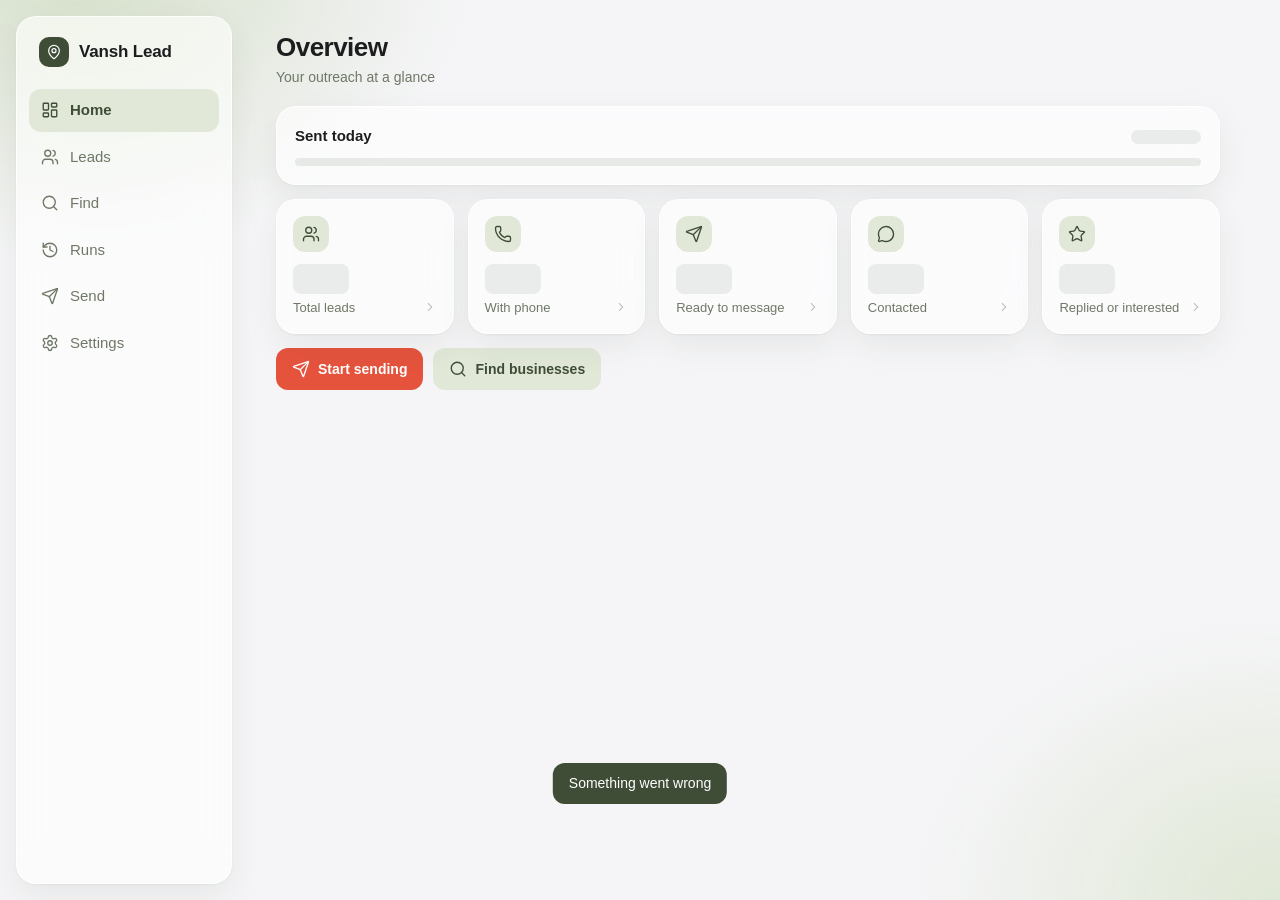
==== commit 1a987e48: "s" ====
--- a/static/index.html
+++ b/static/index.html
@@ -1,14 +1,14 @@
 <!doctype html><html lang="en"><head><meta charset="utf-8">
 <meta name="viewport" content="width=device-width,initial-scale=1,viewport-fit=cover"><meta name="theme-color" content="#f6f4ee"><title>Vansh Lead</title>
-<script src="/static/lucide.js?v=0.0.1"></script>
-<link rel="stylesheet" href="/static/css/base.css?v=0.0.1">
-<link rel="stylesheet" href="/static/css/layout.css?v=0.0.1">
-<link rel="stylesheet" href="/static/css/dash.css?v=0.0.1">
-<link rel="stylesheet" href="/static/css/leads.css?v=0.0.1">
-<link rel="stylesheet" href="/static/css/send.css?v=0.0.1">
-<link rel="stylesheet" href="/static/css/media.css?v=0.0.1">
-<link rel="stylesheet" href="/static/css/settings.css?v=0.0.1">
-<link rel="stylesheet" href="/static/css/dialogs.css?v=0.0.1">
+<script src="/static/lucide.js?v=0.0.3"></script>
+<link rel="stylesheet" href="/static/css/base.css?v=0.0.3">
+<link rel="stylesheet" href="/static/css/layout.css?v=0.0.3">
+<link rel="stylesheet" href="/static/css/dash.css?v=0.0.3">
+<link rel="stylesheet" href="/static/css/leads.css?v=0.0.3">
+<link rel="stylesheet" href="/static/css/send.css?v=0.0.3">
+<link rel="stylesheet" href="/static/css/media.css?v=0.0.3">
+<link rel="stylesheet" href="/static/css/settings.css?v=0.0.3">
+<link rel="stylesheet" href="/static/css/dialogs.css?v=0.0.3">
 </head><body>
 <div id="login" hidden><div class="glass"><div class="brand" style="margin:0 0 20px"><span class="logo"><i data-lucide="map-pin"></i></span>Vansh Lead</div>
 <div class="field"><label>Admin password</label><input id="pw" type="password" autocomplete="current-password" onkeydown="event.key=='Enter'&&login()"></div>
@@ -19,16 +19,16 @@
 <datalist id="cats"><option value="real estate"><option value="pg"><option value="gym"><option value="clinic"><option value="salon"><option value="restaurant"><option value="school"><option value="shop"></datalist>
 <dialog id="dlg" class="wide"><div class="glass sheet" id="adc"></div></dialog>
 <dialog id="dlg2"><div class="glass sheet" id="pdc"></div></dialog>
-<script src="/static/js/core.js?v=0.0.1"></script>
-<script src="/static/js/nav.js?v=0.0.1"></script>
-<script src="/static/js/status.js?v=0.0.1"></script>
-<script src="/static/js/dash.js?v=0.0.1"></script>
-<script src="/static/js/leads.js?v=0.0.1"></script>
-<script src="/static/js/add.js?v=0.0.1"></script>
-<script src="/static/js/find.js?v=0.0.1"></script>
-<script src="/static/js/runs.js?v=0.0.1"></script>
-<script src="/static/js/send.js?v=0.0.1"></script>
-<script src="/static/js/settings.js?v=0.0.1"></script>
-<script src="/static/js/media.js?v=0.0.1"></script>
-<script src="/static/js/app.js?v=0.0.1"></script>
+<script src="/static/js/core.js?v=0.0.3"></script>
+<script src="/static/js/nav.js?v=0.0.3"></script>
+<script src="/static/js/status.js?v=0.0.3"></script>
+<script src="/static/js/dash.js?v=0.0.3"></script>
+<script src="/static/js/leads.js?v=0.0.3"></script>
+<script src="/static/js/add.js?v=0.0.3"></script>
+<script src="/static/js/find.js?v=0.0.3"></script>
+<script src="/static/js/runs.js?v=0.0.3"></script>
+<script src="/static/js/send.js?v=0.0.3"></script>
+<script src="/static/js/settings.js?v=0.0.3"></script>
+<script src="/static/js/media.js?v=0.0.3"></script>
+<script src="/static/js/app.js?v=0.0.3"></script>
 </body></html>
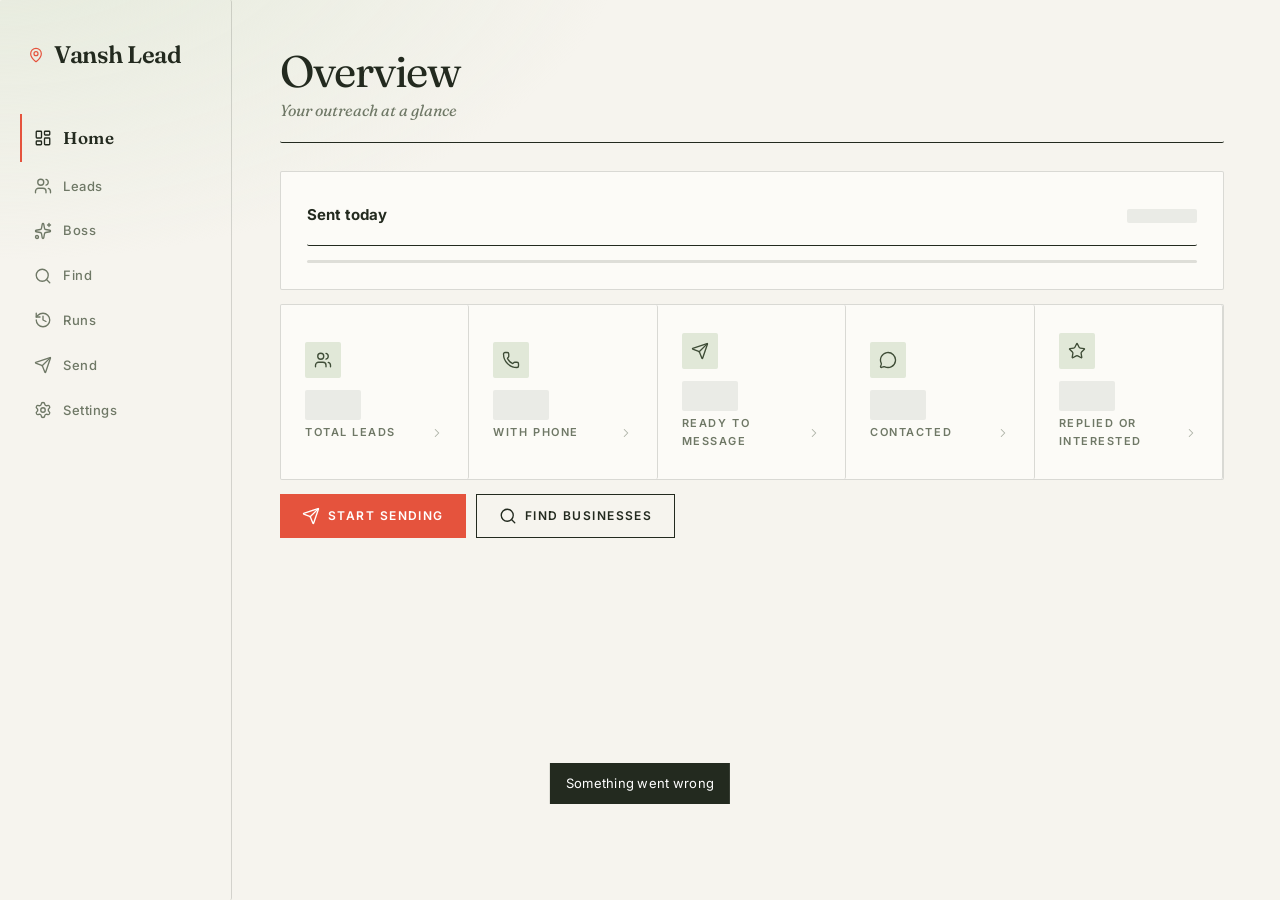
==== commit 99412a50: "we" ====
--- a/static/index.html
+++ b/static/index.html
@@ -1,34 +1,36 @@
 <!doctype html><html lang="en"><head><meta charset="utf-8">
 <meta name="viewport" content="width=device-width,initial-scale=1,viewport-fit=cover"><meta name="theme-color" content="#f6f4ee"><title>Vansh Lead</title>
-<script src="/static/lucide.js?v=0.0.3"></script>
-<link rel="stylesheet" href="/static/css/base.css?v=0.0.3">
-<link rel="stylesheet" href="/static/css/layout.css?v=0.0.3">
-<link rel="stylesheet" href="/static/css/dash.css?v=0.0.3">
-<link rel="stylesheet" href="/static/css/leads.css?v=0.0.3">
-<link rel="stylesheet" href="/static/css/send.css?v=0.0.3">
-<link rel="stylesheet" href="/static/css/media.css?v=0.0.3">
-<link rel="stylesheet" href="/static/css/settings.css?v=0.0.3">
-<link rel="stylesheet" href="/static/css/dialogs.css?v=0.0.3">
+<script src="/static/lucide.js?v=0.0.4"></script>
+<link rel="stylesheet" href="/static/css/base.css?v=0.0.4">
+<link rel="stylesheet" href="/static/css/layout.css?v=0.0.4">
+<link rel="stylesheet" href="/static/css/dash.css?v=0.0.4">
+<link rel="stylesheet" href="/static/css/leads.css?v=0.0.4">
+<link rel="stylesheet" href="/static/css/send.css?v=0.0.4">
+<link rel="stylesheet" href="/static/css/media.css?v=0.0.4">
+<link rel="stylesheet" href="/static/css/settings.css?v=0.0.4">
+<link rel="stylesheet" href="/static/css/dialogs.css?v=0.0.4">
+<link rel="stylesheet" href="/static/css/pro.css?v=0.0.4">
 </head><body>
 <div id="login" hidden><div class="glass"><div class="brand" style="margin:0 0 20px"><span class="logo"><i data-lucide="map-pin"></i></span>Vansh Lead</div>
 <div class="field"><label>Admin password</label><input id="pw" type="password" autocomplete="current-password" onkeydown="event.key=='Enter'&&login()"></div>
 <p id="le" class="sub" style="color:var(--tom);margin:-6px 0 12px"></p><button class="btn block" onclick="login()">Sign in</button></div></div>
 <nav class="glass"><div class="brand"><span class="logo"><i data-lucide="map-pin"></i></span>Vansh Lead</div></nav>
 <button id="wpill" data-a="go" data-v="set" aria-label="WhatsApp status, open settings" hidden></button>
-<main id="v"><section class="pg" id="p-dash" hidden></section><section class="pg" id="p-leads" hidden></section><section class="pg" id="p-find" hidden></section><section class="pg" id="p-runs" hidden></section><section class="pg" id="p-send" hidden></section><section class="pg" id="p-set" hidden></section></main><div id="lsel" class="glass selbar" hidden></div><div id="toast" popover="manual"></div>
+<main id="v"><section class="pg" id="p-dash" hidden></section><section class="pg" id="p-leads" hidden></section><section class="pg" id="p-find" hidden></section><section class="pg" id="p-runs" hidden></section><section class="pg" id="p-send" hidden></section><section class="pg" id="p-set" hidden></section><section class="pg" id="p-agent" hidden></section></main><div id="lsel" class="glass selbar" hidden></div><div id="toast" popover="manual"></div>
 <datalist id="cats"><option value="real estate"><option value="pg"><option value="gym"><option value="clinic"><option value="salon"><option value="restaurant"><option value="school"><option value="shop"></datalist>
 <dialog id="dlg" class="wide"><div class="glass sheet" id="adc"></div></dialog>
 <dialog id="dlg2"><div class="glass sheet" id="pdc"></div></dialog>
-<script src="/static/js/core.js?v=0.0.3"></script>
-<script src="/static/js/nav.js?v=0.0.3"></script>
-<script src="/static/js/status.js?v=0.0.3"></script>
-<script src="/static/js/dash.js?v=0.0.3"></script>
-<script src="/static/js/leads.js?v=0.0.3"></script>
-<script src="/static/js/add.js?v=0.0.3"></script>
-<script src="/static/js/find.js?v=0.0.3"></script>
-<script src="/static/js/runs.js?v=0.0.3"></script>
-<script src="/static/js/send.js?v=0.0.3"></script>
-<script src="/static/js/settings.js?v=0.0.3"></script>
-<script src="/static/js/media.js?v=0.0.3"></script>
-<script src="/static/js/app.js?v=0.0.3"></script>
+<script src="/static/js/core.js?v=0.0.4"></script>
+<script src="/static/js/nav.js?v=0.0.4"></script>
+<script src="/static/js/status.js?v=0.0.4"></script>
+<script src="/static/js/dash.js?v=0.0.4"></script>
+<script src="/static/js/leads.js?v=0.0.4"></script>
+<script src="/static/js/add.js?v=0.0.4"></script>
+<script src="/static/js/find.js?v=0.0.4"></script>
+<script src="/static/js/runs.js?v=0.0.4"></script>
+<script src="/static/js/send.js?v=0.0.4"></script>
+<script src="/static/js/settings.js?v=0.0.4"></script>
+<script src="/static/js/media.js?v=0.0.4"></script>
+<script src="/static/js/agent.js?v=0.0.4"></script>
+<script src="/static/js/app.js?v=0.0.4"></script>
 </body></html>
--- a/static/css/pro.css
+++ b/static/css/pro.css
@@ -0,0 +1,124 @@
+/* pro.css (load LAST). Editorial & grand: serif display, hairline rules, big numerals, same palette. */
+@import url('https://fonts.googleapis.com/css2?family=Fraunces:ital,opsz,wght@0,9..144,400;0,9..144,600;1,9..144,400&family=Inter:wght@400;500;600&display=swap');
+:root{--serif:"Fraunces","Playfair Display",Georgia,serif;--hair:1px solid rgba(35,42,31,.16);--rule:1px solid var(--ink)}
+*,*::before,*::after{border-radius:2px!important}
+.dot,.spinner,.tradio,.tradio::after,.st,.stp .n,.mt .x,.cb{border-radius:50%!important}
+body{font-family:Inter,-apple-system,"Segoe UI",Arial,sans-serif;background:var(--bg);color:var(--ink);font-size:15px;line-height:1.6}
+body::before{background:radial-gradient(900px 500px at 0 -10%,#e3e9da,transparent 70%)}
+h1{font-family:var(--serif);font-weight:400;font-size:44px;line-height:1.05;letter-spacing:-.025em}
+h2{font-family:var(--serif);font-weight:400;letter-spacing:-.015em}
+.sub{color:var(--mut);font-size:14px}
+label,.lbl{font-size:11px;font-weight:600;text-transform:uppercase;letter-spacing:.14em;color:var(--mut)}
+main{max-width:1040px;padding:48px 48px 64px}
+.top{align-items:flex-end;padding-bottom:18px;margin-bottom:28px;border-bottom:var(--rule)}
+.top .sub{font-family:var(--serif);font-style:italic;font-size:16px;margin-top:4px}
+/* surfaces: paper, no blur, no shadow */
+.glass,dialog .glass{background:#fcfbf7;backdrop-filter:none;-webkit-backdrop-filter:none;border:var(--hair);box-shadow:none}
+.pad{padding:26px}
+/* nav */
+nav.glass{background:transparent;border:0;border-right:var(--hair);box-shadow:none;left:0;top:0;bottom:0;width:232px;padding:36px 20px}
+.brand{font-family:var(--serif);font-size:24px;font-weight:600;letter-spacing:-.02em;margin:0 8px 36px}
+.logo{background:transparent;color:var(--tom);width:auto;height:auto}
+nav button{border-radius:0!important;padding:10px 12px;font-size:13px;font-weight:500;letter-spacing:.04em;border-left:2px solid transparent}
+nav button:hover{background:transparent;color:var(--ink)}
+nav button.on{background:transparent;color:var(--ink);border-left-color:var(--tom);font-family:var(--serif);font-size:17px;font-weight:600}
+main{margin-left:232px}
+/* buttons */
+.btn{height:44px;padding:0 22px;border-radius:0!important;background:var(--tom);font-size:12px;letter-spacing:.12em;text-transform:uppercase;font-weight:600;transition:background .2s,color .2s}
+.btn:hover{background:#c9422d}.btn.sage{background:var(--sd)}.btn.sage:hover{background:var(--ink)}
+.btn.soft{background:transparent;color:var(--ink);border:var(--rule)}.btn.soft:hover{background:var(--ink);color:#fff}
+.btn.ghost{background:transparent;color:var(--mut)}.btn.ghost:hover{color:var(--ink);text-decoration:underline}
+.btn:active{transform:none;opacity:.85}
+input,select,textarea{border:0;border-bottom:1px solid var(--ink);background:transparent;border-radius:0!important;padding:11px 2px;font-size:15px}
+input:focus,select:focus,textarea:focus{box-shadow:none;border-bottom-width:2px}
+textarea{border:var(--hair);padding:12px;background:#fff}
+.chip{border:var(--hair);background:transparent;font-size:12px}
+.chips button,.lfchip{background:transparent;border:var(--hair);color:var(--ink);font-size:12.5px;padding:6px 14px}
+.chips button:hover,.lfchip:hover{border-color:var(--ink);background:transparent}
+#lftog button.on{background:var(--ink);color:#fff}
+.tag,.score{background:transparent;border:1px solid var(--sd);font-size:10.5px;letter-spacing:.08em;text-transform:uppercase;padding:2px 8px}.score.hi{background:var(--sd);color:#fff}
+.av,.stat .ico{background:var(--sl);font-family:var(--serif);font-size:18px;border:0}
+/* numerals */
+.stat{padding:28px 24px}.stat b{font-family:var(--serif);font-weight:400;font-size:56px;letter-spacing:-.04em;line-height:1}
+.stat span{font-size:11px;letter-spacing:.14em;text-transform:uppercase;font-weight:600}
+.stat.link:hover{transform:none;box-shadow:none;border-color:var(--ink)}
+.bar{height:3px;background:rgba(35,42,31,.14);margin-top:14px}.bar i{background:var(--ink);transition:width .6s}
+.grid{gap:0;border:var(--hair);background:#fcfbf7}.grid>.glass{border:0;border-right:var(--hair)}
+/* tabs as underline */
+.seg{background:transparent;border:0;border-bottom:var(--hair);padding:0;gap:22px;backdrop-filter:none}
+.seg button{border-radius:0!important;flex:none;padding:10px 0;font-size:12px;letter-spacing:.12em;text-transform:uppercase;border-bottom:2px solid transparent}
+.seg .on{background:transparent;color:var(--ink);box-shadow:none;border-bottom-color:var(--tom)}
+.lead{border-top:0!important;border-bottom:var(--hair);padding:16px 12px}.lead:last-child{border-bottom:0}.lead:hover{background:rgba(225,232,216,.45)}
+.lead b{font-weight:600}.bubble{background:var(--sl);border-radius:2px 18px 18px 18px!important}
+.ban,#wpill{background:transparent;border:var(--hair);font-size:12px}
+#toast{background:var(--ink);border-radius:0!important;font-size:13px;letter-spacing:.02em}
+dialog::backdrop{background:rgba(35,42,31,.45);backdrop-filter:blur(3px)}
+.tlist .titem{background:transparent;border:var(--hair)}.titem.sel{border-color:var(--ink);box-shadow:none;background:#fff}
+.err{border-left:3px solid var(--tom);background:#fbefec}.wl{border-left:3px solid #d98a2b}
+/* RUNS */
+.run{display:grid;grid-template-columns:10px 1fr auto 20px;gap:18px;align-items:center}
+.run .st{width:9px;height:9px;background:var(--sl);border:1px solid var(--sd)}.run .st.ok{background:var(--sd)}.run .st.run{background:#d98a2b;border-color:#d98a2b;animation:pl2 1.4s ease-in-out infinite}.run .st.w{background:#f0cfa6}.run .st.e{background:var(--tom);border-color:var(--tom)}
+@keyframes pl2{50%{opacity:.3}}
+.rn{text-align:right}.rn b{font-family:var(--serif);font-weight:400;font-size:28px;line-height:1;letter-spacing:-.03em}
+.rsum{display:grid;grid-template-columns:repeat(3,1fr);border:var(--hair);margin-bottom:24px;background:#fcfbf7}
+.rsum div{padding:20px 22px;border-right:var(--hair)}.rsum div:last-child{border:0}.rsum b{font-family:var(--serif);font-weight:400;font-size:40px;letter-spacing:-.03em;display:block;line-height:1}.rsum small{font-size:11px;letter-spacing:.14em;text-transform:uppercase;color:var(--mut)}
+/* SETTINGS sections */
+#p-set>.glass{margin-top:0!important}
+#p-set[data-s=msg]>:is(#df,#mf,#wf,#pf),#p-set[data-s=media]>:is(#sf,#df,#wf,#pf),#p-set[data-s=wa]>:is(#sf,#df,#mf,#pf),
+#p-set[data-s=pipe]>:is(#sf,#df,#mf,#wf),#p-set[data-s=acct]>:is(#sf,#mf,#wf,#pf){display:none}
+#sset{overflow-x:auto;margin-bottom:22px}
+/* BOSS */
+.agchat{display:flex;flex-direction:column;padding:0!important;min-height:58vh}
+.agmsgs{flex:1;overflow:auto;padding:28px;display:flex;flex-direction:column;gap:18px;max-height:54vh}
+.agm{max-width:78%;font-size:15px;white-space:pre-wrap}
+.agm.u{align-self:flex-end;background:var(--sl);padding:12px 18px;border-radius:18px 18px 2px 18px!important}
+.agm.b{align-self:flex-start;font-family:var(--serif);font-size:18px;line-height:1.55;padding-left:16px;border-left:2px solid var(--tom)}
+.agm.err{border-left-color:#8f2d1c;color:#8f2d1c}
+.acts-used{display:flex;gap:6px;flex-wrap:wrap;margin-top:10px;font-family:Inter}
+.agin{display:flex;gap:12px;align-items:flex-end;padding:16px 24px;border-top:var(--rule)}.agin textarea{flex:1;resize:none;border:0;border-bottom:1px solid var(--ink);background:transparent;padding:10px 2px}
+.agq{padding:0 24px 16px}
+.agplan{margin-bottom:20px}.agareas{display:flex;flex-wrap:wrap;gap:8px;margin-top:16px}
+.agareas span{font-size:12px;border:var(--hair);padding:4px 12px}.agareas span.ok{background:var(--sd);color:#fff;border-color:var(--sd)}.agareas span.now{border-color:#d98a2b;animation:pl2 1.4s infinite}
+.askbar{display:flex;gap:12px;align-items:center;border-bottom:var(--rule);margin-bottom:28px;padding:6px 0}.askbar input{flex:1;font-family:var(--serif);font-size:20px;font-style:italic;border:0}
+@media(max-width:800px){
+ main{margin:0;padding:calc(48px + env(safe-area-inset-top)) 18px 110px}h1{font-size:34px}
+ nav.glass{left:12px;right:12px;top:auto;bottom:calc(12px + env(safe-area-inset-bottom));width:auto;padding:6px;border:var(--rule);background:#fcfbf7}
+ nav button{border-left:0;border-top:2px solid transparent}nav button.on{border-top-color:var(--tom);font-size:11px;font-family:Inter}
+ .stat b{font-size:40px}.agm{max-width:94%}.rsum b{font-size:30px}}
+/* ===== fixes: chat wrapping, markdown, cards, mobile nav ===== */
+.agm{overflow-wrap:anywhere;word-break:break-word;min-width:0}
+.agm.b{white-space:normal;font-family:Inter,sans-serif;font-size:15px;max-width:min(92%,640px)}
+.agm.b p{margin:0 0 8px}.agm.b h4{font-family:var(--serif);font-size:19px;font-weight:600;margin:6px 0}
+.agm.b ul,.agm.b ol{margin:0 0 8px;padding-left:20px}.agm.b code{background:var(--sl);padding:1px 5px;font-size:13px}
+.agm.b a{color:var(--sd);text-decoration:underline;overflow-wrap:anywhere}
+.mdt{overflow-x:auto;margin:6px 0 10px;border:var(--hair)}.mdt table{border-collapse:collapse;font-size:13px;min-width:100%}
+.mdt th,.mdt td{padding:7px 10px;text-align:left;border-bottom:var(--hair);vertical-align:top}.mdt th{font-size:10.5px;letter-spacing:.1em;text-transform:uppercase;color:var(--mut)}
+.agb{border:var(--hair);background:#fff;margin:10px 0;font-family:Inter,sans-serif}
+.agbh{padding:12px 12px 4px;font-size:11px;font-weight:600;letter-spacing:.14em;text-transform:uppercase;color:var(--mut)}
+.agb.stats{display:grid;grid-template-columns:repeat(3,1fr)}.agb.stats div{padding:14px 12px;border-right:var(--hair);border-bottom:var(--hair)}
+.agb.stats b{display:block;font-family:var(--serif);font-weight:400;font-size:30px;line-height:1;letter-spacing:-.03em}.agb.stats small{font-size:10.5px;letter-spacing:.1em;text-transform:uppercase;color:var(--mut)}
+.agareas span.sat{opacity:.5;text-decoration:line-through}
+@media(max-width:800px){
+ nav.glass{display:grid;grid-template-columns:repeat(7,1fr);gap:0;padding:4px;z-index:60;overflow:hidden}
+ nav button{min-width:0;padding:8px 0;gap:3px;font-size:9.5px;letter-spacing:0;justify-content:center;align-items:center}
+ nav button span{max-width:100%;overflow:hidden;white-space:nowrap}
+ nav button.on{font-family:Inter,sans-serif;font-size:9.5px;font-weight:600}
+ nav button svg,nav button i{width:20px;height:20px}
+ .agb.stats{grid-template-columns:1fr 1fr}.agm.u{max-width:90%}
+}
+
+.bubble{word-break:break-word;overflow-wrap:anywhere}
+.agq button{animation:agfade .45s ease}@keyframes agfade{from{opacity:0;transform:translateY(4px)}}
+
+/* stable composer: chips never change height, send button never moves */
+.agq{display:flex;flex-wrap:nowrap;overflow-x:auto;gap:8px;height:48px;align-items:center;margin:0!important;scrollbar-width:none}.agq::-webkit-scrollbar{display:none}
+.agq button{flex:none;white-space:nowrap}
+.agin{align-items:center}.agin .btn{flex:none;width:48px;padding:0}
+
+.agb .chips button.on{background:var(--ink);color:#fff;border-color:var(--ink)}.agb .chips button[disabled]{opacity:.55;cursor:default}
+.agm.think{display:flex;align-items:center;gap:10px;opacity:.8;font-size:.92em}
+.dots{display:inline-flex;gap:4px}
+.dots i{width:6px;height:6px;border-radius:50%;background:currentColor;animation:agd 1.2s infinite}
+.dots i:nth-child(2){animation-delay:.2s}.dots i:nth-child(3){animation-delay:.4s}
+@keyframes agd{0%,80%,100%{opacity:.25;transform:translateY(0)}40%{opacity:1;transform:translateY(-3px)}}
+.chips .sug{border-color:var(--accent,#7c5cff);font-weight:600}
